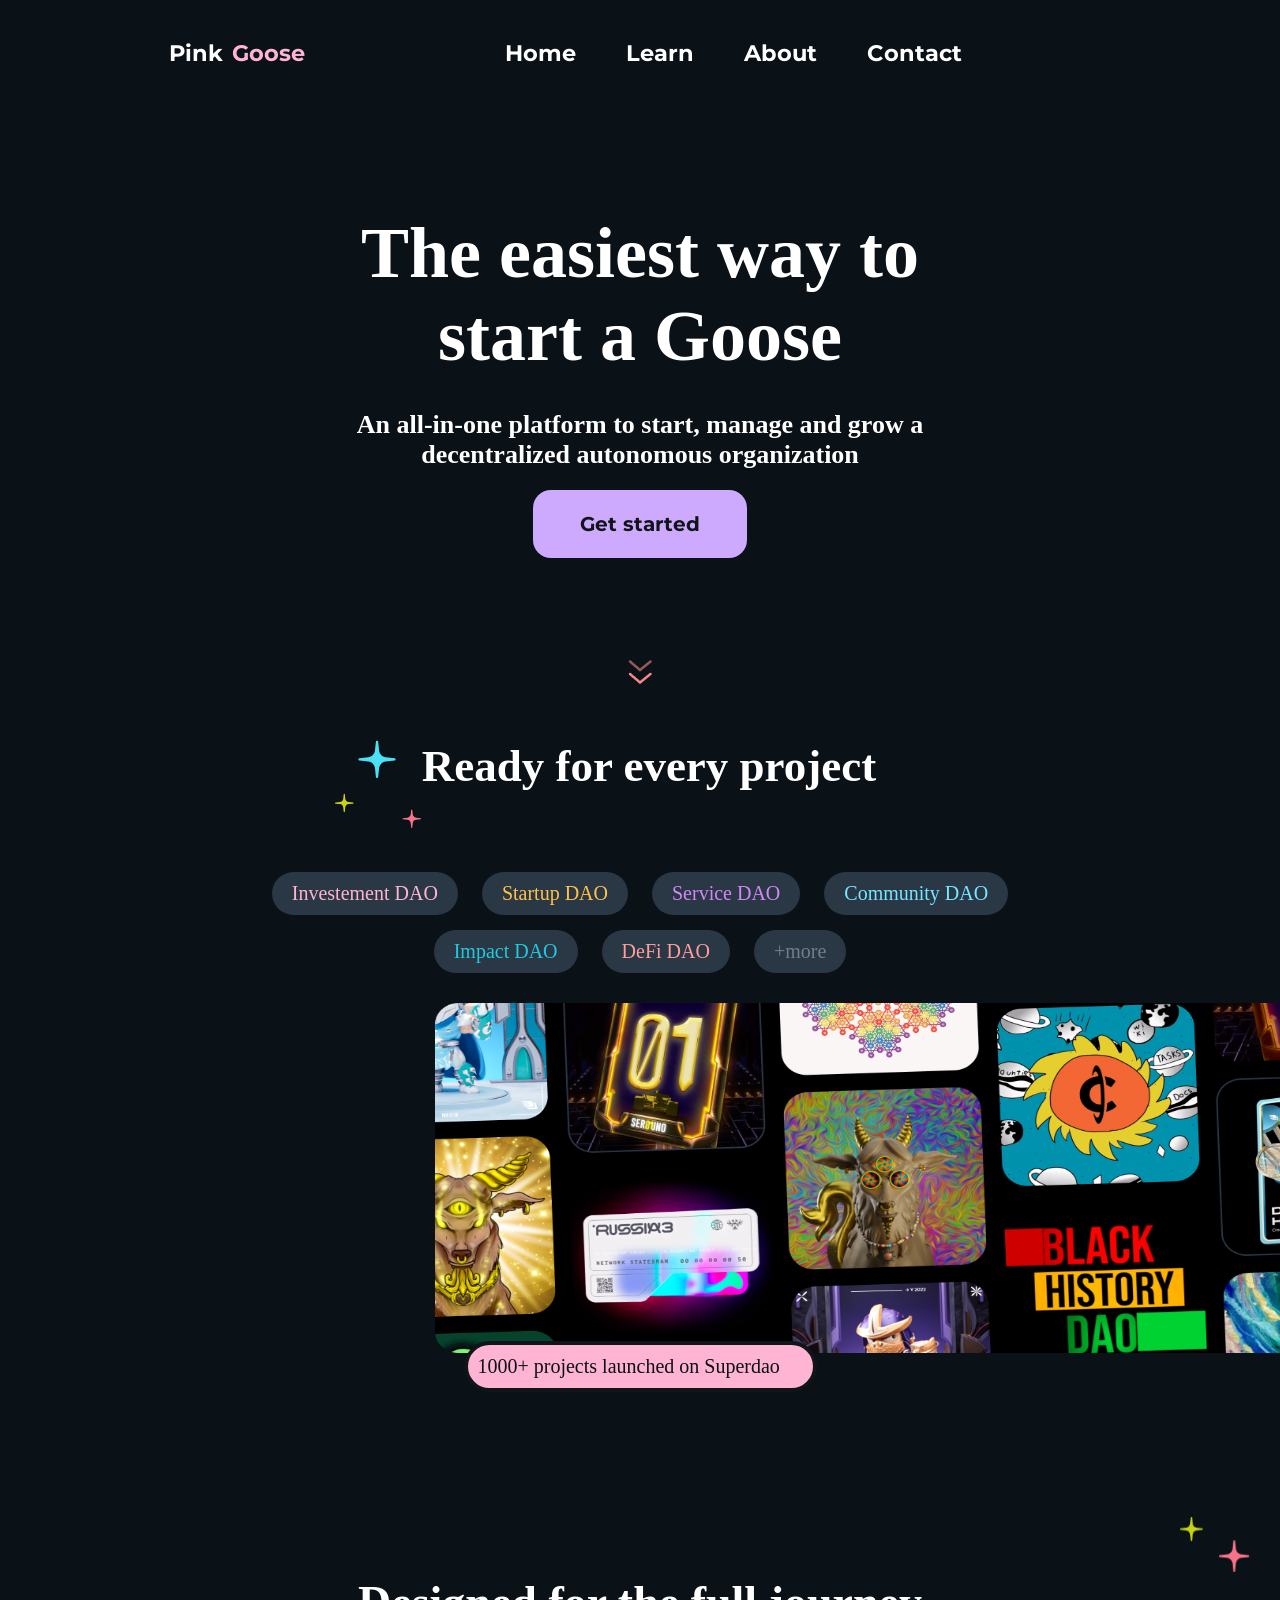
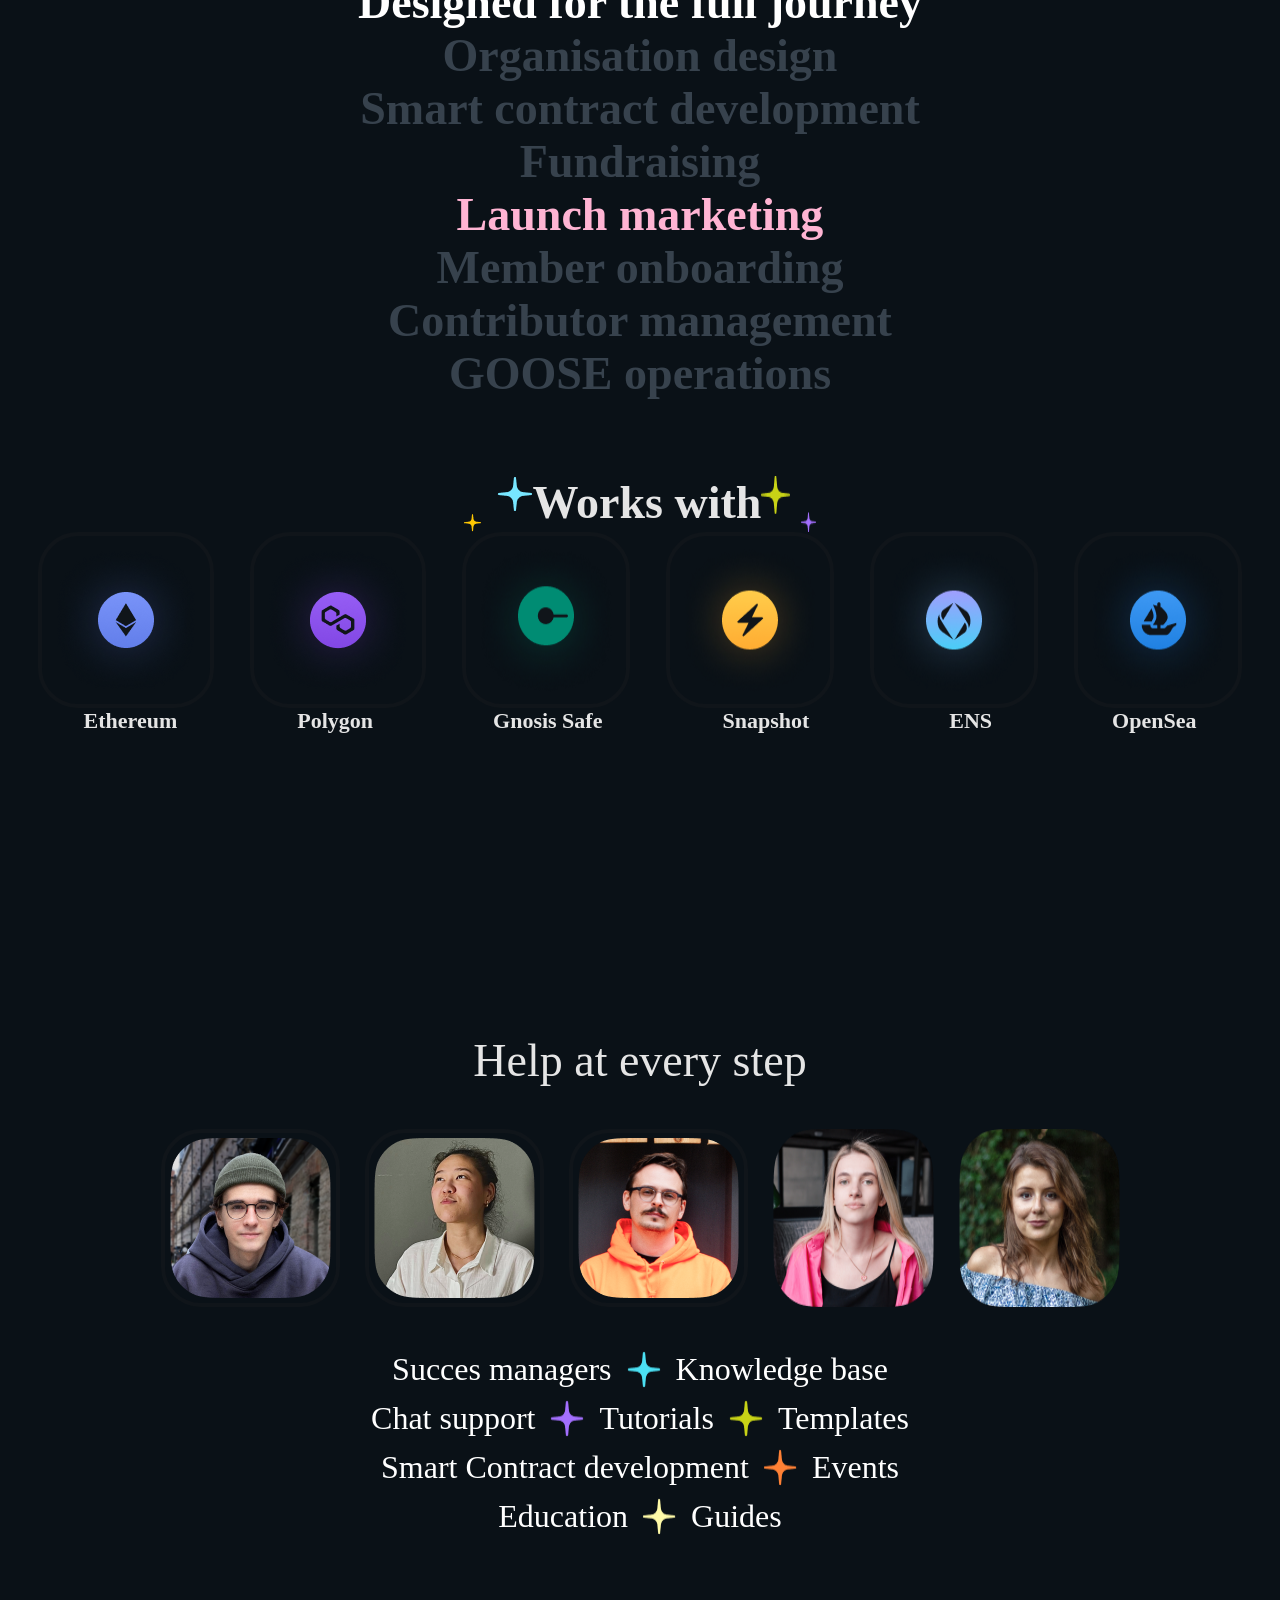
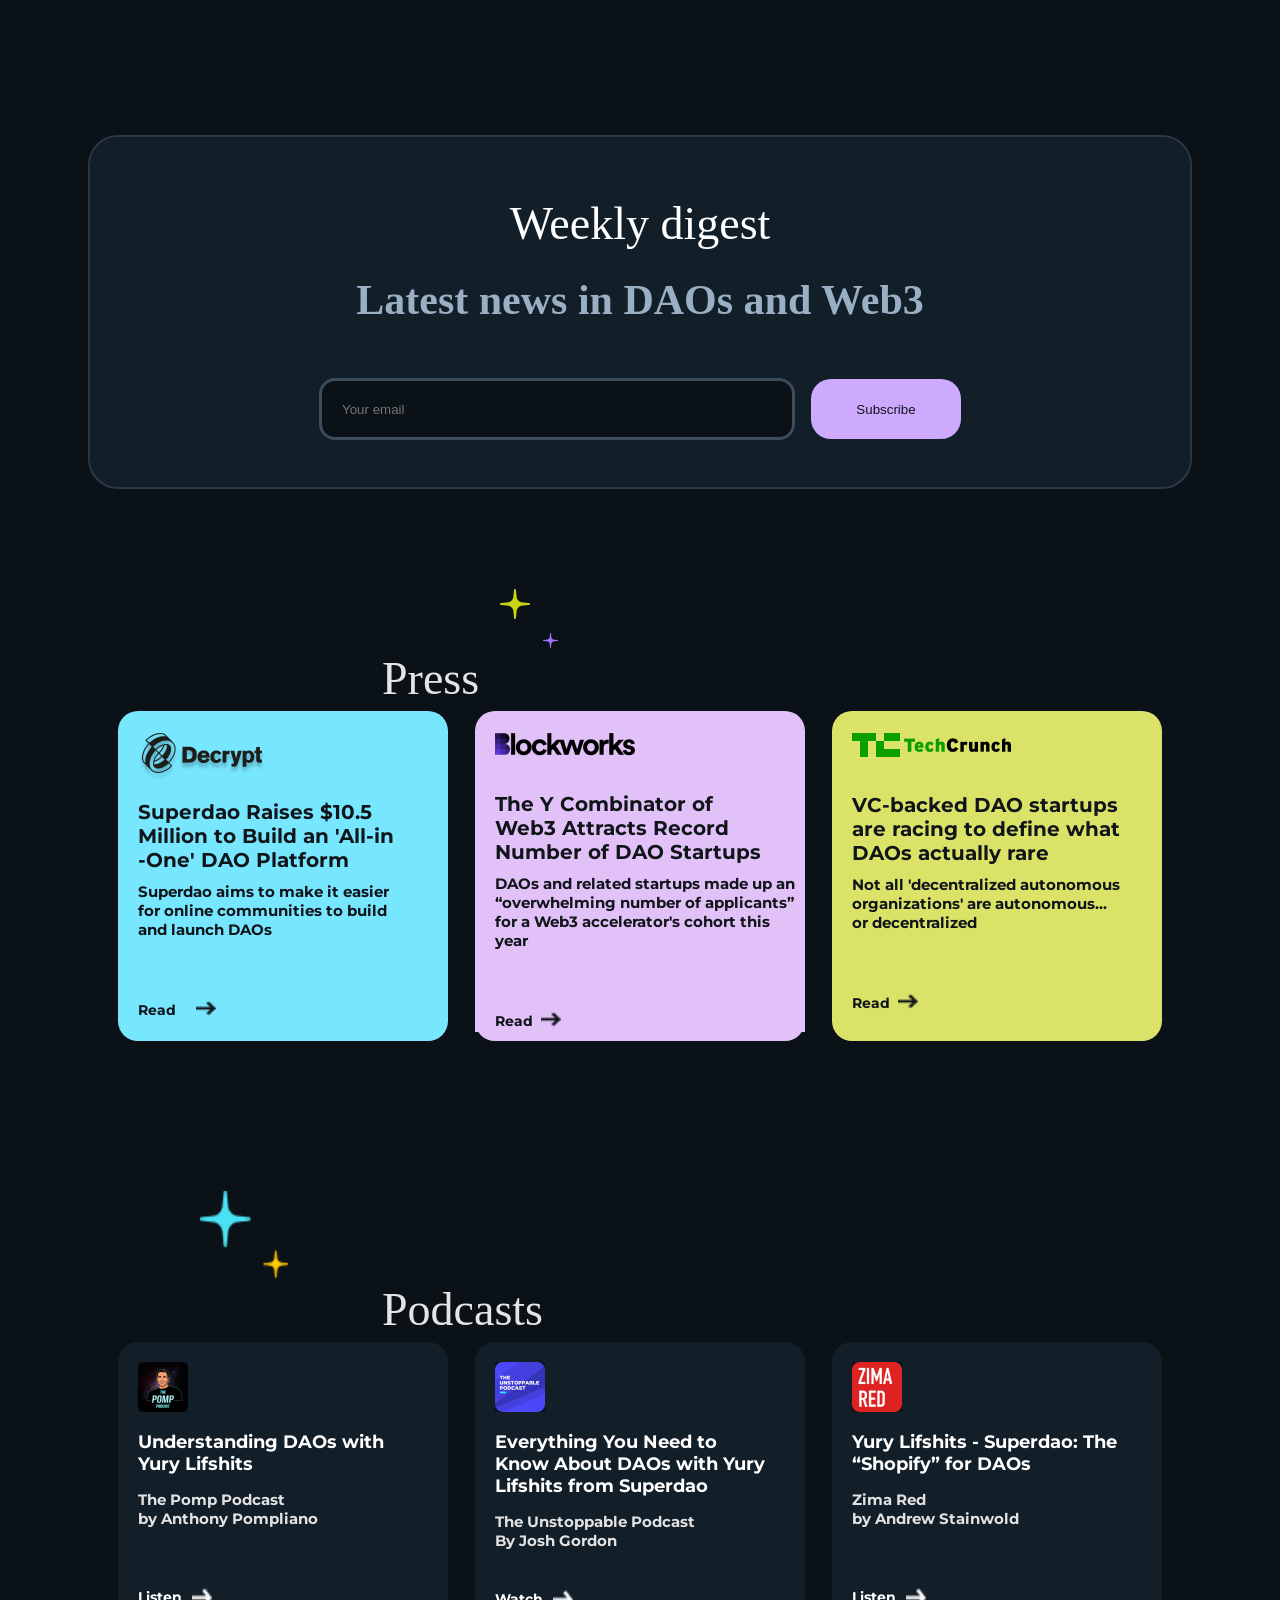
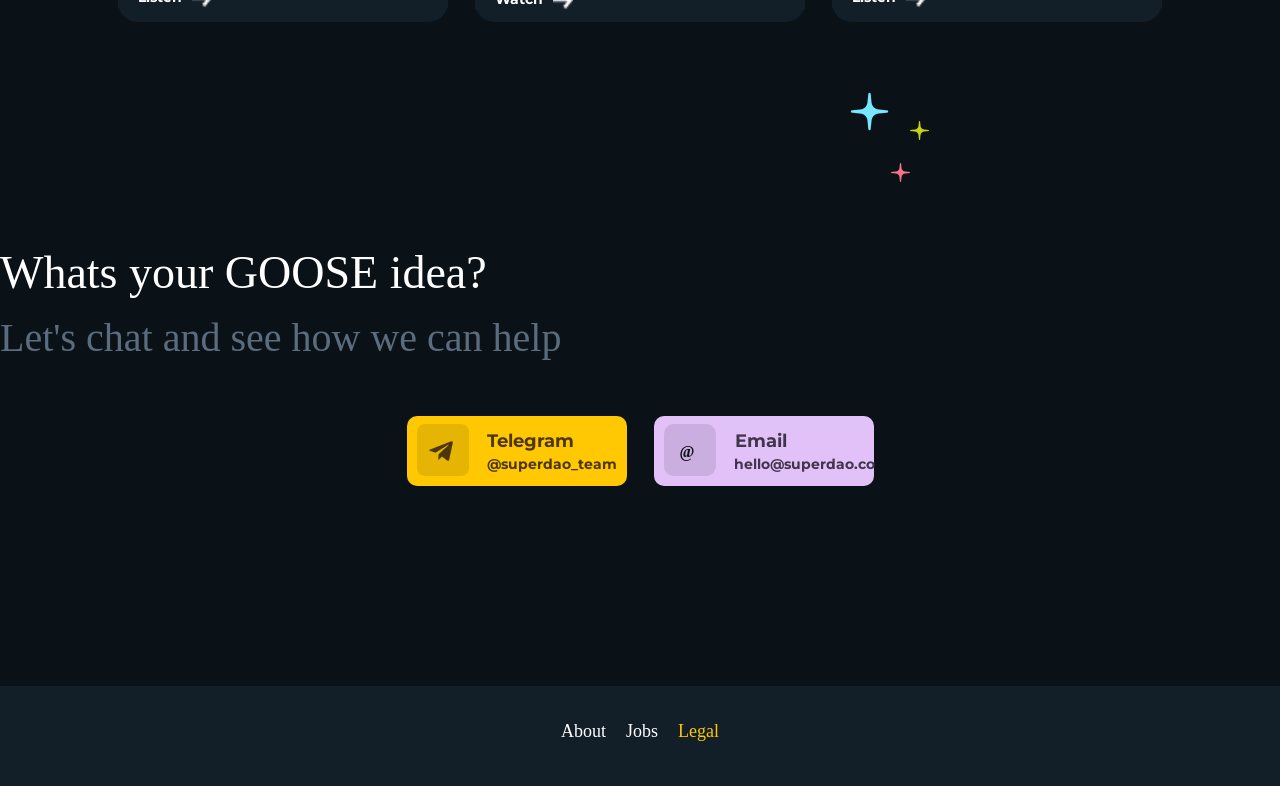
==== index.html @ 3842597d "update bijna klaar ben bijn aklaar" ====
<!DOCTYPE html>
<html lang="en">

<head>
    <meta charset="UTF-8">
    <meta name="viewport" content="width=device-width, initial-scale=1.0">
    <title>Home</title>
    <link rel="stylesheet" href="main.css">
</head>

<body>
    <header>

        <nav class="head_balk">
            <div class="pink-goose">
                <p class="size_pink">Pink</p>
                <p class="size_white">Goose</p>
            </div>
            <div class="tekst_zetter1">
                <a href="index.html"> <span class="home1">Home</span> </a>
                <a href="learn.html"> <span class="learn1">Learn</span> </a>
                <a href="about.html"> <span class="about1">About</span> </a>
                <a href="contact.html"> <span class="contact1">Contact</span> </a>

            </div>


        </nav>


    </header>

    <div class="tussen_doos"></div>
    <div class="begin_doosje">
        <p class="tekstnummer1"> The easiest way to start a Goose</p>
        <p class="tekstnummer2">An all-in-one platform to start, manage and grow a decentralized autonomous
            organization</p>
        <button class="get_started"> Get started </button>
    </div>

    <img class="img1" src="images/Vector 1053.png">
    <img class="img2" src="images/Vector 1054.png">



    <div class="container1">
        <div class="doosje_2">
            <img class="sterren" src="images/Group 5604.svg">
            <p class="every_project">Ready for every project</p>

        </div>
    </div>




    <div class="container2">
        <div class="text1">Investement DAO</div>
        <div class="text2">Startup DAO</div>
        <div class="text3">Service DAO</div>
        <div class="text4">Community DAO</div>
    </div>

    <div class="container3">
        <div class="text5">Impact DAO</div>
        <div class="text6">DeFi DAO</div>
        <div class="text7">+more</div>

    </div>

    <img class=img3 src="images/Frame 5535.png">

    <div class="container4">
        <div class="text8">1000+ projects launched on Superdao</div>
    </div>

    <img class="img4" src="images/Group 5685.png">

    <div class="container5">
        <div class="text9"> Designed for the full journey </div>
        <div class="text10">Organisation design</div>
        <div class="text11">Smart contract development</div>
        <div class="text12">Fundraising</div>
        <div class="text13">Launch marketing</div>
        <div class="text14">Member onboarding</div>
        <div class="text15">Contributor management</div>
        <div class="text16">GOOSE operations</div>
    </div>


    <div class="container6">

        <img class="img5" src="images/Group 5686.png">
        <div class="text17">Works with</div>
        <img class="img6" src="images/Group 5601.png">
    </div>

    <div class="container7">
        <img class="img7" src="images/Icon_ethereum.png">
        <img class="img8" src="images/Icon_polygon.png">
        <img class="img9" src="images/Frame 5608.png">
        <img class="img10" src="images/Frame 2091.png">
        <img class="img11" src="images/Avatar.png">
        <img class="img12" src="images/icon_opensea.png">
    </div>



    <div class="container8">
        <div class="text18">Ethereum</div>
        <div class="text19">Polygon</div>
        <div class="text20">Gnosis Safe</div>
        <div class="text21">Snapshot</div>
        <div class="text22">ENS</div>
        <div class="text23">OpenSea</div>
    </div>


    <div class="helpstep">Help at every step</div>

    <div class="container9">
        <img class="img10" src="images/Frame 5683.png">
        <img class="img11" src="images/Frame 5689.png">
        <img class="img12" src="images/Frame 5684.png">
        <img class="img13" src="images/Frame 5685.png">
        <img class="img14" src="images/Frame 5690.png">
    </div>

    <div class="container10">
        <div class="text24">Succes managers</div>
        <img class="img15" src="images/Star 20.png">
        <div class="text25">Knowledge base</div>
    </div>

    <div class="container11">
        <div class="text26">Chat support</div>
        <img class="img16" src="images/Star 23.png">
        <div class="text27">Tutorials</div>
        <img class="img17" src="images/Star 22.png">
        <div class="text28">Templates</div>
    </div>


    <div class="container12">
        <div class="text29">Smart Contract development</div>
        <img class="img18" src="images/Star 21.png">
        <div class="text30">Events</div>
    </div>

    <div class="container13">
        <div class="text31">Education</div>
        <img class="img19" src="images/Star 212.png">
        <div class="text32">Guides</div>
    </div>


    <div class="container-weekly-digest">
        <div class="doos-3">
            <div class="container-text1">
                <div class="text56">Weekly digest</div>
                <div class="text57">Latest news in DAOs and Web3</div>
            </div>
            <div class="doos-4">
                <input class="your-email" type="email" placeholder="Your email">
                <button class="subscribe">Subscribe</button>
            </div>
        </div>
    </div>

    <img class="img30" src="images/Group 5688.png">




    <div class="container-seeall">
        <div class="tex-press">Press</div>
        <div class="text-seeall">See all</div>
        <img class="img-seeall" src="images/Vector 936 (Stroke).png">
    </div>


    <div class="container-3dozen">
        <div class="doosje1blauw">
            <img class="imagedecrypt" src="images/Vectordecrypt.png">
            <div class="textsuperdao">Superdao Raises $10.5 <br />Million to Build an 'All-in <br />-One' DAO Platform
            </div>
            <div class="textsuperdao2">Superdao aims to make it easier <br /> for online communities to build <br /> and
                launch DAOs</div>
            <div class="containerread">
                <div class="textread">Read</div>
                <img class="imagepijl" src="images/Vector 936blauw (Stroke).png">
            </div>
        </div>


        <div class="doosje2roze">
            <img class="blockworks" src="images/image 93.png">
            <div class="textroze">The Y Combinator of <br /> Web3 Attracts Record <br />Number of DAO Startups</div>
            <div class="textdaoroze">DAOs and related startups made up an “overwhelming number of applicants” for a Web3
                accelerator's cohort this year</div>
            <div class="containerroze">
                <div class="textread2">Read</div>
                <img class="imagepijl2" src="images/Vector 936blauw (Stroke).png">
            </div>
        </div>

        <div class="doosje3geel">
            <img class="techcrunch" src="images/TechCrunch-logo 1.png">
            <div class="textbacked">VC-backed DAO startups <br />are racing to define what <br />DAOs actually rare
            </div>
            <div class="textyellow">Not all 'decentralized autonomous <br /> organizations' are autonomous...<br /> or
                decentralized</div>
            <div class="containeryellow">
                <div class="textread3">Read</div>
                <img class="imagepijl3" src="images/Vector 936blauw (Stroke).png">
            </div>
        </div>
    </div>

    <img class="sterren2" src="images/Group 5596.png">


    <div class="container-seeall">
        <div class="podcast">Podcasts</div>
        <div class="text-seeall">See all</div>
        <img class="img-seeall" src="images/Vector 936 (Stroke).png">
    </div>


    <div class="container3podcast">
        <div class="podcast1">
            <img class="imagepodcast1" src="images/Rectangle 39403.png">
            <div class="textunderstand">Understanding DAOs with <br />Yury Lifshits</div>
            <div class="textpomp">The Pomp Podcast <br /> by Anthony Pompliano</div>
            <div class="containerpodcast1">
                <div class="listen">Listen</div>
                <img class="imagelisten" src="images/Vector 936podcast (Stroke).png">
            </div>
        </div>

        <div class="podcast2">
            <img class="imagepodcast2" src="images/Rectangle 39403pod.png">
            <div class="textevery">Everything You Need to <br /> Know About DAOs with Yury <br />Lifshits from Superdao
            </div>
            <div class="unstop">The Unstoppable Podcast <br />By Josh Gordon</div>
            <div class="containerwatch">
                <div class="watch">Watch</div>
                <img class="imagewatch" src="images/Vector 936podcast (Stroke).png">
            </div>
        </div>

        <div class="podcast3">
            <img class="imagepodcast3" src="images/Rectangle 39403zima.png">
            <div class="textyury">Yury Lifshits - Superdao: The <br />“Shopify” for DAOs</div>
            <div class="zimared">Zima Red <br /> by Andrew Stainwold</div>
            <div class="containerpodcast1">
                <div class="listen">Listen</div>
                <img class="imagelisten" src="images/Vector 936podcast (Stroke).png">
            </div>
        </div>
    </div>


    <img class="tussenster" src="images/Group 5597.png">
    <div class="ideagoose">Whats your GOOSE idea?</div>
    <div class="letschat">Let's chat and see how we can help</div>


    <div class="containertele">
        <div class="doosjetelegram">
            <img class="logotele" src="images/Rectangle 286.png">
            <img class="logotele2" src="images/Vectortele.png">
            <div class="telegramtext">Telegram</div>
            <div class="telegramteam">@superdao_team</div>
        </div>
        <div class="doosjeemail">
            <img class="logoemail" src="images/Rectangle 286email.png">
            <div class="logoemail2">@</div>
            <div class="emailtext">Email</div>
            <div class="textemail2">hello@superdao.co</div>
        </div>
    </div>
</body>
<div class="laatste-balk"></div>
    <footer>
        <div class="containerfooter" >
            <div class="container-text2">
                <div class="textabout">About</div>
                <div class="textabout">Jobs</div>
                <div class="textlegal">Legal</div>

            </div>
        </div>
    </footer>

</html>
---- main.css ----
*{
    margin: 0px;
    padding: 0px;
    background-color: #0A1117;
}

a {
    text-decoration: none;
}

@font-face {
    font-family: montserrat;
    src: url(fonts/Montserrat/static/Montserrat-Bold.ttf);
}

button {
    border: none;
    cursor: pointer;
}
    
.img1 {
    display: flex;
    margin-top: 118px;
    margin: auto;
}

.img2 {
    display: flex;
    margin: auto;
}

.sterren {
    width: 88px;
    height: 88px;
}

/* 
dit is de navigatie balk  */

.head_balk {
    display: flex;
    flex-direction: row;
    width: 100%;
    height: 106px;
    background-color: #0A1117;
    align-items: center;
    justify-content: center;
}


.home1 {
    color: #fff;
}

.learn1 {
    color: #fff;
}

.about1 {
    color: #fff;
}

.contact1 {
    color: #fff;
}


.tekstnummer1 {
    background-color: #0A1117;
    color: #fff;
    font-size: 72px;
    font-weight: bold;
    display: flex;
    flex-direction: column;
    justify-content: center;
    align-items: center;
    text-align: center;

}

.tekstnummer2 {
    background-color: #0A1117;
    color: #fff;
    font-size: 26px;
    font-weight: bold;
    display: flex;
    flex-direction: column;
    justify-items: center;
    align-items: center;
    text-align: center;
    margin-top: 32px;
}

.pink-goose {
    display: flex;
    flex-direction: row;
    column-gap: 9px;
    text-align: center;
    padding-right: 200px;
}

.size_pink {
    color: #fff;
    font-size: 22.5px;
    font-weight:  bold;
    font-family: montserrat;

}

.tekst_zetter1 {
    color: #fff;
    display: flex;
    flex-direction: row;
    column-gap: 50px;
    font-weight: bold;
    font-size: 22.5px;
    font-family: "montserrat", sans-serif;
    text-align: center;
    justify-content: center;
    padding-right: 150px;
}

.size_white {
    color: #FFB4D3;
    font-size: 22.5px;
    font-weight: bold;
    font-family: montserrat;
}

.tussen_doos {
    height: 106px;
    width: 100%;
}

.begin_doosje {
    height: 448px;
    width: 641px;
    background-color: #0A1117;
    margin: auto;
}

.get_started {
    background-color: #CEAAFF;
    height: 68px;
    width: 214px;
    display: flex;
    align-items: center;
    margin: auto;
    border-radius: 18px;
    color:#10151A;
    text-align: center;
    font-size: 20px;
    font-weight: bold;
    justify-content: center;
    font-family: "montserrat", "sans-serif";
    margin-top: 20px;

    
}

.doosje_2 {
    width: 100%;
    margin: auto;
    display: flex;
    justify-content: center;
    margin-top: 55px;
}

.investment1 {
    color: #fff;
    background-color: #0A1117;
}

.every_project {
    color: #fff;
    background-color: #0A1117;
    display: flex;
    font-weight: bold;
    font-size: 45px;
    margin-right: 70px;
}


.container2 {
    display: flex;
    flex-direction: row;
    gap: 24px;
    margin-top: 44px;
  justify-content: center;
  font-size: 20px;
 

}

.text1{
    color: #FFB4D3;
    border-radius: 40px;
    padding: 10px;
    padding-left: 20px;
    padding-right: 20px;
    background-color: #2A3744;
}

.text2 {
    color: #FFC24C;
    border-radius: 50px;
    padding: 10px;
    padding-left: 20px;
    padding-right: 20px;
    background-color: #2A3744;
}

.text3 {
    color: #D387F7;
    border-radius: 50px;
    padding: 10px;
    padding-left: 20px;
    padding-right: 20px;
    background-color: #2A3744;
}

.text4 {
    color: #77E6FF;
    border-radius: 50px;
    padding: 10px;
    padding-left: 20px;
    padding-right: 20px;
    background-color: #2A3744;
}

.container3 {
    display: flex;
    flex-direction: row;
    gap: 24px;
    margin-top: 44px;
  justify-content: center;
  font-size: 20px;
  margin-top: 15px;

}

.text5 {
    color: #23C9DE;
    border-radius: 40px;
    padding: 10px;
    padding-left: 20px;
    padding-right: 20px;
    background-color: #2A3744;
}

.text6 {
    color: #FF9E9E;
    border-radius: 40px;
    padding: 10px;
    padding-left: 20px;
    padding-right: 20px;
    background-color: #2A3744;
}

.text7 {
    color: #707F8D;
    border-radius: 40px;
    padding: 10px;
    padding-left: 20px;
    padding-right: 20px;
    background-color: #2A3744;
}


.img3 {
width: 900px;
height: 350px;

margin-left: 435px;
margin-top: 30px;
}


.container4 {
    display: flex;
    flex-direction: row;
    justify-content: center;
    margin-top: -16px;
}

.text8 {
    color: #0A1117;
    background-color: #FFB4D3;
    width: 325px;
    border-radius: 40px;
    padding: 10px;
    font-size: 20px;
    border: 4px #10151A solid;
}

.img4 {
    width: 70px;
    height: 55px;
    margin-top: 125px;
    margin-left: 1180px;
}


.container5 {
    justify-items: center;
    background-color: #0A1117;
    width: auto;
    height: 500px;
}



.text9 {
    color: #fff;
    font-size: 46px;
    font-weight: bold;
    display: flex;
    justify-content: center;
}

.text10 {
    color: #37424D;
    font-size: 46px;
    font-weight: bold;
    display: flex;
    justify-content: center;
}

.text11 {
    color: #37424D;
    font-size: 46px;
    font-weight: bold;
    display: flex;
    justify-content: center;
}

.text12 {
    color: #37424D;
    font-size: 46px;
    font-weight: bold;
    display: flex;
    justify-content: center;
}

.text13 {
    color: #FFB4D3;
    font-size: 46px;
    font-weight: bold;
    display: flex;
    justify-content: center;
}

.text14 {
    color: #37424D;
    font-size: 46px;
    font-weight: bold;
    display: flex;
    justify-content: center;
}

.text15 {
    color: #37424D;
    font-size: 46px;
    font-weight: bold;
    display: flex;
    justify-content: center;
}

.text16 {
    color: #37424D;
    font-size: 46px;
    font-weight: bold;
    display: flex;
    justify-content: center;
}

.container6 {
    display: flex;
    justify-content: center;
}

.text17 {
    color: #E5E5E5;
    font-size: 46px;
    font-weight: bold;
    display: flex;
    justify-content: center;
}


.container7 {
    display: flex;
    justify-content: center;
    gap: 36px;
}

.img7 {
    color: #121E28;
    border-radius: 40px;
    padding: 5px;
   border: #2A3744;
    border: 4px #10151A solid;
}

.img8 {
    color: #121E28;
    border-radius: 40px;
    padding: 5px;
   border: #2A3744;
    border: 4px #10151A solid;
}

.img9 {
    color: #121E28;
    border-radius: 40px;
    padding: 5px;
   border: #2A3744;
    border: 4px #10151A solid;
}

.img10 {
    color: #121E28;
    border-radius: 40px;
    padding: 5px;
   border: #2A3744;
    border: 4px #10151A solid;
}

.img11 {
    color: #121E28;
    border-radius: 40px;
    padding: 5px;
   border: #2A3744;
    border: 4px #10151A solid;
}

.img12 {
    color: #121E28;
    border-radius: 40px;
    padding: 5px;
   border: #2A3744;
    border: 4px #10151A solid;
}


.container8 {
    gap: 120px;
    display: flex;
    flex-direction: row;
   justify-content: center;
   font-size: 22px;
   font-weight: bold;
}


.text18 {
    color: #E5E5E5;
   margin-left: 0px;
}

.text19 {
    color: #E5E5E5;
}

.text20 {
    color: #E5E5E5;
}

.text21 {
    color: #E5E5E5;
    margin-right: 20px;
}

.text22 {
    color: #E5E5E5;
}

.text23 {
    color: #E5E5E5;
  
}

.helpstep {
 font-size: 46px;
 color: #E5E5E5;
text-align: center;
margin-top: 300px;
}

.container9 {
    display: flex;
    flex-direction: row;
    gap: 25px;
    justify-content: center;
    margin-top: 42px;
}

.container10 {
    display: flex;
    flex-direction: row;
    justify-content: center;
    margin-top: 44px;
    gap: 15px;
}


.text24 {
    color:#FFFFFF ;
    font-size: 32px;
}


.text25 {
    color: #FFFFFF;
    font-size: 32px;
}


.container11 {
    display: flex;
    flex-direction: row;
    justify-content: center;
    margin-top: 12px;
    gap: 15px;
}

.text26 {
    color: #FFFFFF;
    font-size: 32px;
}

.text27 {
    color: #FFFFFF;
    font-size: 32px;
}

.text28 {
    color: #FFFFFF;
    font-size: 32px;
}


.container12 {
    display: flex;
    flex-direction: row;
    justify-content: center;
    margin-top: 12px;
    gap: 15px;
}

.text29 {
    color: #FFFFFF;
    font-size: 32px;
}

.text30 {
    color: #FFFFFF;
    font-size: 32px;
}


.container13 {
    display: flex;
    flex-direction: row;
    justify-content: center;
    margin-top: 12px;
    gap: 15px;
}



.text31 {
    color: #FFFFFF;
    font-size: 32px;
}

.text32 {
    color: #FFFFFF;
    font-size: 32px;
}
















.container-weekly-digest{
    display: flex;
    align-items: center;
    flex-direction: column;
    margin-top: 200px;
}



.doos-3{
    width: 1100px;
    height:350px;
    background-color: #121E28;
    border-radius: 30px;
    border: 2px solid #2A3744;
    align-items: center;
    justify-content: center;
}


.container-text1{
    display: flex;
    align-items: center;
    flex-direction: column;
    background-color: #121E28;
    border-radius: 30px;
}

.text56{
    font-size: 46px;
    color: #FFFF;
    margin-top: 60px;
    background-color: #121E28;

}

.text57 {
    font-size: 42px;
    color:#9AAFC3;
    margin-top: 26px;
    background-color: #121E28;
    font-weight: bold;
}


.doos-4{
    width: auto;
    height: 60px;
    background-color: #121E28;
    display: flex;
    flex-direction: row;
    gap: 16px;
    justify-content: center;
    align-items: center;
    margin-top: 55px;
   
}

.your-email {
    height: 50px;
    width: 450px;
    color: #3D4C5B;
    text-align: left;
    border-radius: 16px;
    padding-left: 20px;
    border: solid;
}

.your-email{
    height: 56px;
}

.subscribe {
    border-radius: 20px;
    background-color: #CEAAFF;
    height: 60px;
    width: 150px;
    color:#10151A;
}


.img30 {
    margin-top: 100px;
    margin-left: 500px;
}


.tex-press {
    color: #E5E5E5;
    font-size: 46px;
    
}


.container-seeall {
margin-left: 382px;
display: flex;
flex-direction: row;
}

.text-seeall {
    font-size: 18px;
    color: #8395A7;
    margin-left: 875px;
    margin-top: 17px;
}

.img-seeall {
    margin-left: 3px;
    width: 25px;
}


.container-3dozen {
    display: flex;
    flex-direction: row;
    justify-content: center;
    gap: 27px;
}


.doosje1blauw {
    width:330px ;
    height:330px ;
    background-color: #77E6FF;
    border-radius: 20px;
}

.imagedecrypt {
 margin-left: 20px;
 margin-top: 22px;
 background-color: #77E6FF;
}

.textsuperdao {
    font-size: 20px;
    color: #10151A;
    background-color: #77E6FF;
    font-family: "montserrat"; 
    font-weight: bold;
    margin-left:20px;
    margin-top: 15px;
    
}

.textsuperdao2 {
    color: #10151A;
    background-color: #77E6FF;
    margin-top: 10px;
    margin-left:20px ;
    font-family: "montserrat";
    font-weight: "semibold";
    font-size: 15px;
}

.containerread {
    display: flex;
    flex-direction: row;
    background-color: #77E6FF;
}

.textread {
    background-color: #77E6FF;
    color: #10151A;
    font-size: 14px;
    margin-left:20px ;
    margin-top: 62px;
    width: 50px;
    height: 20px;
    font-family: "montserrat";
    font-weight: bold;
}


.imagepijl {
background-color: #77E6FF;
margin-top: 62px;
margin-left: 8px;
color: #10151A;
width: 20px;
height: 15px;
}






.doosje2roze {
    width:330px ;
    height:330px ;
    background-color: #E2C1F9;
    border-radius: 20px;
}

.blockworks {
    margin-left: 20px;
    margin-top: 22px;
    background-color: #E2C1F9;
}

.textroze {
    font-size: 20px;
    color: #10151A;
    background-color: #E2C1F9;
    font-family: "montserrat"; 
    font-weight: bold;
    margin-left:20px;
    margin-top: 32px;
}

.textdaoroze {
    color: #10151A;
    background-color: #E2C1F9;
    margin-top: 10px;
    margin-left:20px ;
    font-family: "montserrat";
    font-weight: "semibold";
    font-size: 15px;
}

.containerroze {
    background-color: #E2C1F9;
    display: flex;
    flex-direction: row;
}

.textread2 {
    color: #10151A;
    background-color: #E2C1F9;
    font-size: 14px;
    margin-left:20px ;
    margin-top: 62px;
    height: 20px;
    font-family: "montserrat";
    font-weight: bold;
}

.imagepijl2 {
    background-color: #E2C1F9;
    margin-top: 62px;
    margin-left: 8px;
    color: #10151A;
    width: 20px;
    height: 15px;
}




.doosje3geel {
    width:330px ;
    height:330px ;
    background-color: #DBE268;
    border-radius: 20px;
}

.techcrunch {
    margin-left: 20px;
    margin-top: 22px;
    background-color: #DBE268;
}

.textbacked {
    font-size: 20px;
    color: #10151A;
    background-color: #DBE268;
    font-family: "montserrat"; 
    font-weight: bold;
    margin-left:20px;
    margin-top: 32px;
}

.textyellow {
    color: #10151A;
    background-color: #DBE268;
    margin-top: 10px;
    margin-left:20px ;
    font-family: "montserrat";
    font-weight: "semibold";
    font-size: 15px;
}

.containeryellow {
    display: flex;
    flex-direction: row;
    background-color: #DBE268;
}

.textread3 {
    color: #10151A;
    background-color: #DBE268;
    font-size: 14px;
    margin-left:20px ;
    margin-top: 62px;
    height: 20px;
    font-family: "montserrat";
    font-weight: bold;
}

.imagepijl3 {
    background-color: #DBE268;
    margin-top: 62px;
    margin-left: 8px;
    color: #10151A;
    width: 20px;
    height: 15px;
}

.sterren2 {
    margin-left: 200px;
    margin-top: 150px;
}

.podcast {
    color: #E5E5E5;
    font-size: 46px;
}

.container3podcast {
    display: flex;
    flex-direction: row;
    justify-content: center;
    gap: 27px;
}




.podcast1 {
    background-color: #121E28;
    width:330px ;
    height:280px ;
    border-radius: 20px;
}

.imagepodcast1 {
    margin-left:20px ;
    margin-top: 20px;
}

.textunderstand {
    background-color: #121E28;
    font-size: 18px;
    color: #FFFFFF;
    margin-left:20px ;
    margin-top:15px;
    font-family: "montserrat";
    font-weight: bold;
}

.textpomp {
    background-color: #121E28;
    font-size: 15px;
    color: #E2E2E2;
    margin-left:20px ;
    margin-top:15px;
    font-family: "montserrat";
    font-weight: "SemiBold";
}

.containerpodcast1 {
    display: flex;
    flex-direction: row;
    background-color: #121E28;
}

.listen {
    color: #FFFFFF;
    font-size: 14px;
    background-color: #121E28;
    margin-top: 60px;
    margin-left: 20px;
    font-family: "montserrat";
    font-weight: bold;
}

.imagelisten {
    margin-left: 10px;
    color: #FFFFFF;
    background-color: #121E28;
    width: 20px;
    height: 20px;
    margin-top: 60px;
}


.podcast2 {
    background-color: #121E28;
    width:330px ;
    height:280px ;
    border-radius: 20px;
}

.imagepodcast2 {
    margin-left:20px ;
    margin-top: 20px;
}

.textevery {
    background-color: #121E28;
    font-size: 18px;
    color: #FFFFFF;
    margin-left:20px ;
    margin-top:15px;
    font-family: "montserrat";
    font-weight: bold;
}

.unstop {
    background-color: #121E28;
    font-size: 15px;
    color: #E2E2E2;
    margin-left:20px ;
    margin-top:15px;
    font-family: "montserrat";
    font-weight: "SemiBold";
}

.containerwatch {
    display: flex;
    flex-direction: row;
    background-color: #121E28;
}

.watch {
    color: #FFFFFF;
    font-size: 14px;
    background-color: #121E28;
    margin-top: 40px;
    margin-left: 20px;
    font-family: "montserrat";
    font-weight: bold;
}

.imagewatch {
    margin-left: 10px;
    color: #FFFFFF;
    background-color: #121E28;
    width: 20px;
    height: 20px;
    margin-top: 40px;
}

.podcast3 {
    background-color: #121E28;
    width:330px ;
    height:280px ;
    border-radius: 20px;
}

.imagepodcast3 {
    margin-top: 20px;
    margin-left: 20px;
}

.textyury {
    background-color: #121E28;
    font-size: 18px;
    color: #FFFFFF;
    margin-left:20px ;
    margin-top:15px;
    font-family: "montserrat";
    font-weight: bold;
}


.zimared {
    background-color: #121E28;
    font-size: 15px;
    color: #E2E2E2;
    margin-left:20px ;
    margin-top:15px;
    font-family: "montserrat";
    font-weight: "SemiBold";
}

.tussenster {
    margin-left: 850px;
    margin-top: 70px;
}

.containerwhat {
    margin-top: 60px;
    display: flex;
    flex-direction: column;
    justify-items: center;
}

.ideagoose {
    color:  #FFFFFF;
    font-size: 46px;
    margin-top: 60px;
    justify-self: center;
}

.letschat {
    margin-top: 15px;
    justify-self: center;
    color: #5A6C7E;
    font-size: 40px;
}

.containertele {
    display: flex;
    flex-direction: row;
    justify-content: center;
    gap: 27px;
    margin-top: 55px;
}

.doosjetelegram {
    width: 220px;
    height: 70px;
    background-color: #FFC803;
    border-radius: 10px;
}

.logotele {
    background-color: #FFC803;
    margin-top: 8px;
    margin-left: 10px;
}

.logotele2 {
   background-color: transparent;
    margin-left: -44px;
    margin-bottom: 15px;
}

.telegramtext {
    color: #4D3705;
    font-size: 18px;
    font-family: "montserrat";
    font-weight: bold;
    margin-left: 80px;
    margin-top: -50px;
    background-color: transparent;
}

.telegramteam {
    color: #4D3705;
    font-size: 14px;
    margin-left: 80px;
    background-color: transparent;
    margin-top: 3px;
    font-family: "montserrat";
    font-weight: "Medium";
}


.doosjeemail {
    width: 220px;
    height: 70px;
    background-color: #E2C1F9;
    border-radius: 10px;
}


.logoemail {
    margin-top: 8px;
    margin-left: 10px;
    background-color: #E2C1F9;
}

.logoemail2 {
    width: 5px;
    height: 5px;
    color: #0A1117;
    background-color: transparent;
    margin-left: 26px;
    margin-top: -37px;
    font-weight: bold;
}

.emailtext {
    color: #40354B;
    font-size: 18px;
    font-family: "montserrat";
    font-weight: bold;
    margin-left: 81px;
    margin-top: -18px;
    background-color: transparent;
}

.textemail2 {
    color: #40354B;
    font-size: 14px;
    margin-left: 80px;
    background-color: transparent;
    margin-top: 3px;
    font-family: "montserrat";
    font-weight: "Medium";
}





/* hier begint de pagina learn */


.container15 {
    display: flex;
    flex-direction: row;
    gap: 24px;
    margin-top: 44px;
  justify-content: center;
  font-size: 20px;
 
}


.doosje4 {
    width: 100%;
    margin: auto;
    display: flex;
    justify-content: center;
    margin-top: 55px;
}


.sterren2 {
    width: 88px;
    height: 88px;
}

.every_project2 {
    color: #fff;
    background-color: #0A1117;
    display: flex;
    font-weight: bold;
    font-size: 45px;
    margin-right: 70px;
}

.container16 {
    display: flex;
    flex-direction: row;
    gap: 24px;
    margin-top: 44px;
  justify-content: center;
  font-size: 20px;
 

}

.text33{
    color: #FFB4D3;
    border-radius: 40px;
    padding: 10px;
    padding-left: 20px;
    padding-right: 20px;
    background-color: #2A3744;
}

.text34 {
    color: #FFC24C;
    border-radius: 50px;
    padding: 10px;
    padding-left: 20px;
    padding-right: 20px;
    background-color: #2A3744;
}

.text35{
    color: #D387F7;
    border-radius: 50px;
    padding: 10px;
    padding-left: 20px;
    padding-right: 20px;
    background-color: #2A3744;
}

.text36 {
    color: #77E6FF;
    border-radius: 50px;
    padding: 10px;
    padding-left: 20px;
    padding-right: 20px;
    background-color: #2A3744;
}

   
.container17 {
    display: flex;
    flex-direction: row;
    gap: 24px;
    margin-top: 44px;
  justify-content: center;
  font-size: 20px;
  margin-top: 15px;

}

.text37 {
    color: #23C9DE;
    border-radius: 40px;
    padding: 10px;
    padding-left: 20px;
    padding-right: 20px;
    background-color: #2A3744;
}

.text38 {
    color: #FF9E9E;
    border-radius: 40px;
    padding: 10px;
    padding-left: 20px;
    padding-right: 20px;
    background-color: #2A3744;
}

.text39{
    color: #707F8D;
    border-radius: 40px;
    padding: 10px;
    padding-left: 20px;
    padding-right: 20px;
    background-color: #2A3744;
}

.img20 {
    width: 900px;
    height: 350px;
    margin-left: 435px;
    margin-top: 30px;
}


  
.container18 {
    display: flex;
    flex-direction: row;
    justify-content: center;
    margin-top: -16px;
}

.text39 {
    color: #0A1117;
    background-color: #FFB4D3;
    width: 325px;
    border-radius: 40px;
    padding: 10px;
    font-size: 20px;
    border: 4px #10151A solid;
}

.img21 {
    width: 70px;
    height: 55px;
    margin-top: 125px;
    margin-left: 1180px;
}



.container19 {
    justify-items: center;
    background-color: #0A1117;
    width: auto;
    height: 500px;
}



.text40 {
    color: #fff;
    font-size: 46px;
    font-weight: bold;
    display: flex;
    justify-content: center;
}

.text41 {
    color: #37424D;
    font-size: 46px;
    font-weight: bold;
    display: flex;
    justify-content: center;
}

.text42 {
    color: #37424D;
    font-size: 46px;
    font-weight: bold;
    display: flex;
    justify-content: center;
}

.text43 {
    color: #37424D;
    font-size: 46px;
    font-weight: bold;
    display: flex;
    justify-content: center;
}

.text44 {
    color: #FFB4D3;
    font-size: 46px;
    font-weight: bold;
    display: flex;
    justify-content: center;
}

.text45 {
    color: #37424D;
    font-size: 46px;
    font-weight: bold;
    display: flex;
    justify-content: center;
}

.text46 {
    color: #37424D;
    font-size: 46px;
    font-weight: bold;
    display: flex;
    justify-content: center;
}

.text47 {
    color: #37424D;
    font-size: 46px;
    font-weight: bold;
    display: flex;
    justify-content: center;
}

.text48 {
    color: #37424D;
    font-size: 46px;
    font-weight: bold;
    display: flex;
    justify-content: center;
}
    

.container20 {
    display: flex;
    justify-content: center;
}

.text49 {
    color: #E5E5E5;
    font-size: 46px;
    font-weight: bold;
    display: flex;
    justify-content: center;
}
    

.container21 {
    display: flex;
    justify-content: center;
    gap: 36px;
}

.img24 {
    color: #121E28;
    border-radius: 40px;
    padding: 5px;
   border: #2A3744;
    border: 4px #10151A solid;
}

.img25 {
    color: #121E28;
    border-radius: 40px;
    padding: 5px;
   border: #2A3744;
    border: 4px #10151A solid;
}

.img26 {
    color: #121E28;
    border-radius: 40px;
    padding: 5px;
   border: #2A3744;
    border: 4px #10151A solid;
}

.img27 {
    color: #121E28;
    border-radius: 40px;
    padding: 5px;
   border: #2A3744;
    border: 4px #10151A solid;
}

.img28 {
    color: #121E28;
    border-radius: 40px;
    padding: 5px;
   border: #2A3744;
    border: 4px #10151A solid;
}

.img29 {
    color: #121E28;
    border-radius: 40px;
    padding: 5px;
   border: #2A3744;
    border: 4px #10151A solid;
}



.container22 {
    gap: 120px;
    display: flex;
    flex-direction: row;
   justify-content: center;
   font-size: 22px;
   font-weight: bold;
}


.text50 {
    color: #E5E5E5;
   margin-left: 0px;
}

.text51 {
    color: #E5E5E5;
}

.text52 {
    color: #E5E5E5;
}

.text53 {
    color: #E5E5E5;
    margin-right: 20px;
}

.text54 {
    color: #E5E5E5;
}

.text55 {
    color: #E5E5E5;
}

.laatste-balk {
    height: 100px;
    width: auto;
    color: #FFFFFF;
    margin-top:100px ;
}

.containerfooter {
    background-color: #121E28;
    height :100px;
    width: auto;
}

.container-text2 {
    gap: 20px;
    font-size: 18px;
    justify-content: center;
    display: flex;
    flex-direction: row;
    background-color: #121E28;
}

.textabout {
    color:#FFFFFF;
    background-color: #121E28;
    margin-top: 35px;
}

.textlegal {
color:#FFC803;
background-color: #121E28;
margin-top: 35px;
}


 /* dit is mijn eerste stukje van about */

.our_heroes {
    color: #FFFFFF;
    font-size: 42px;
    margin-top: 200px;
}
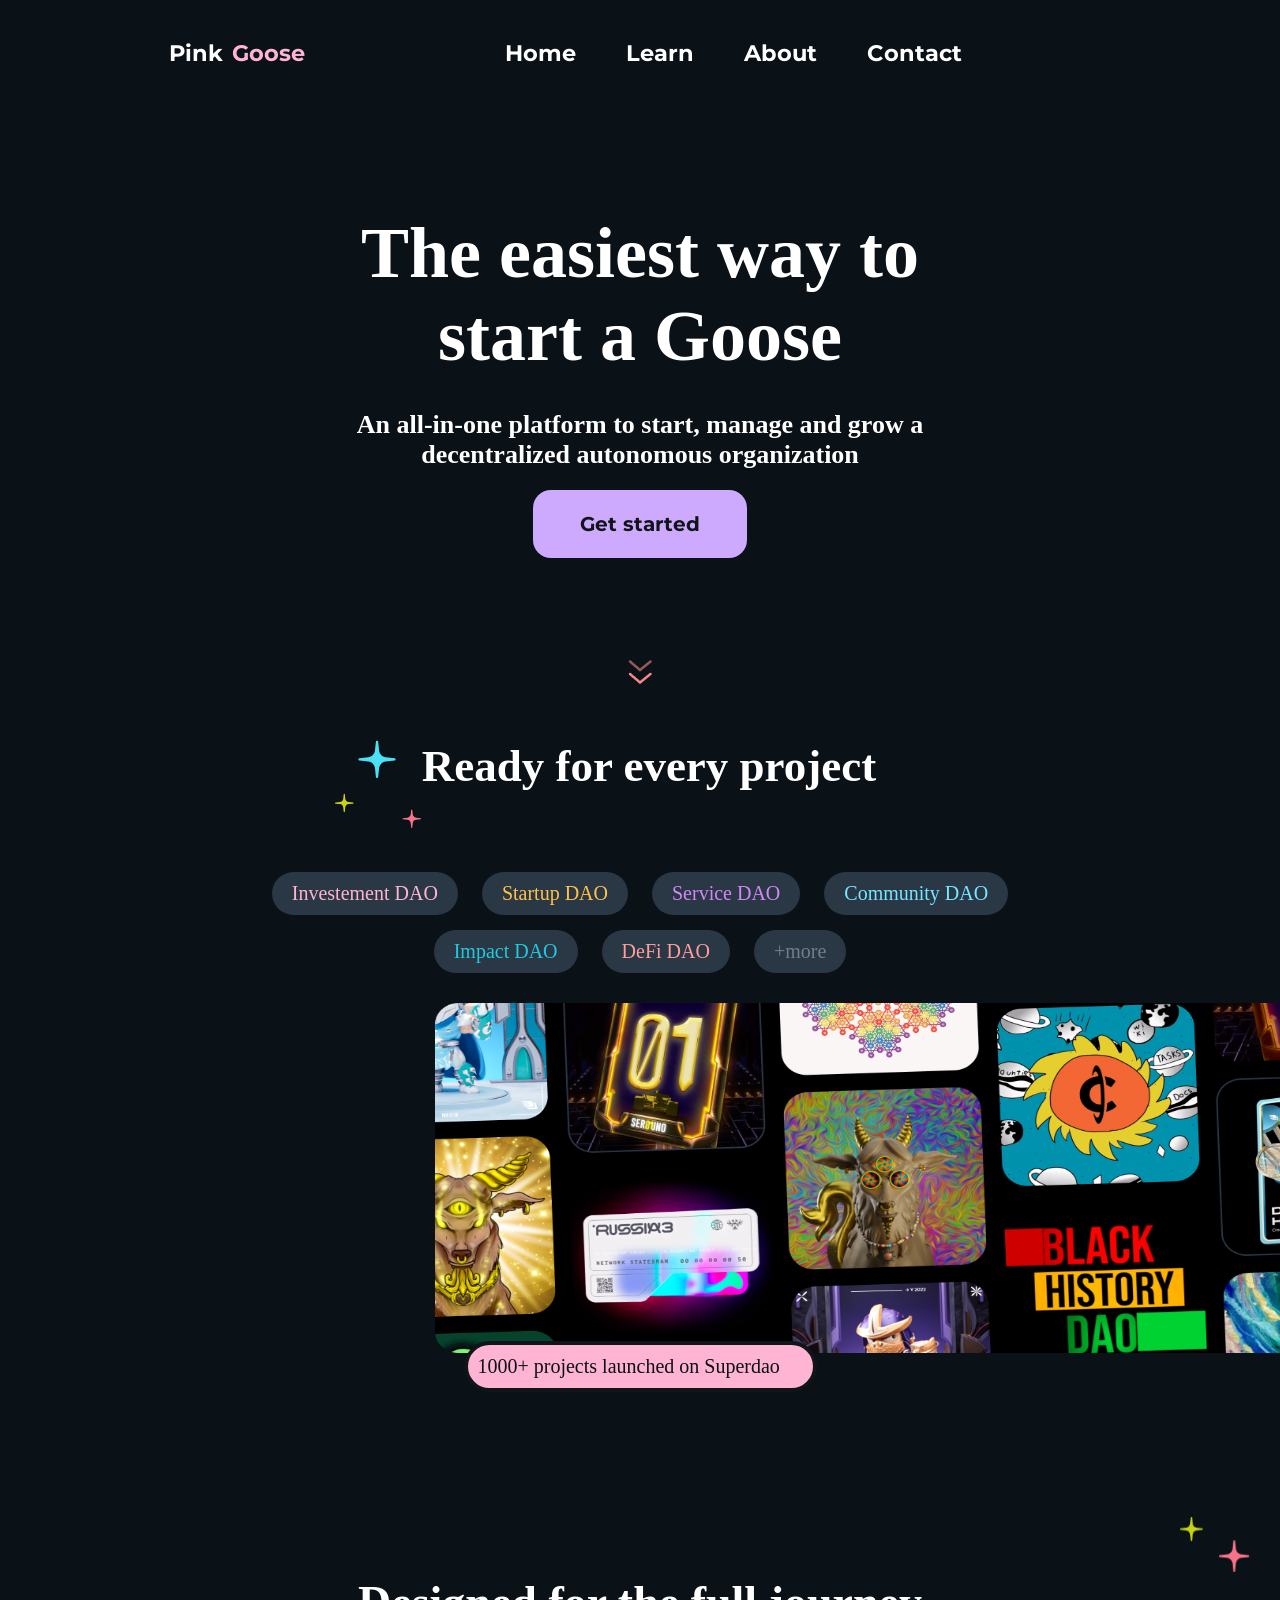
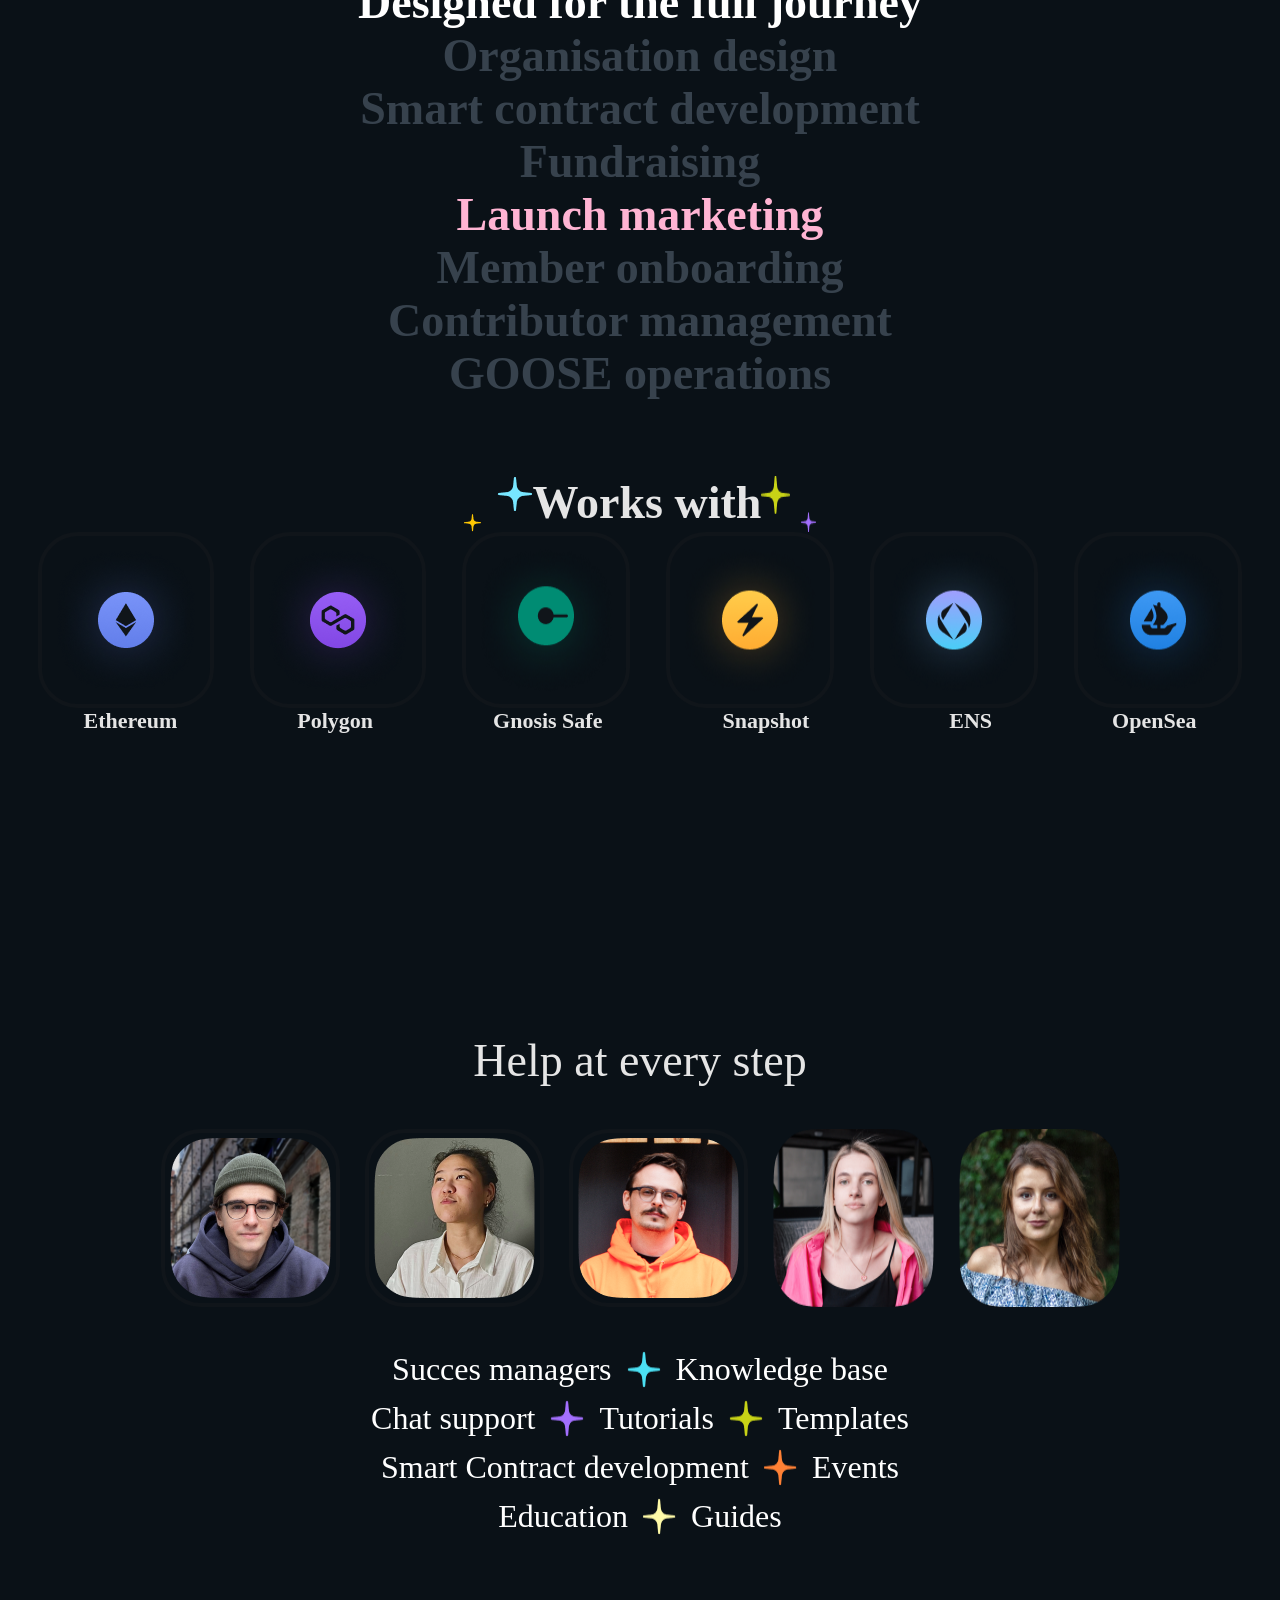
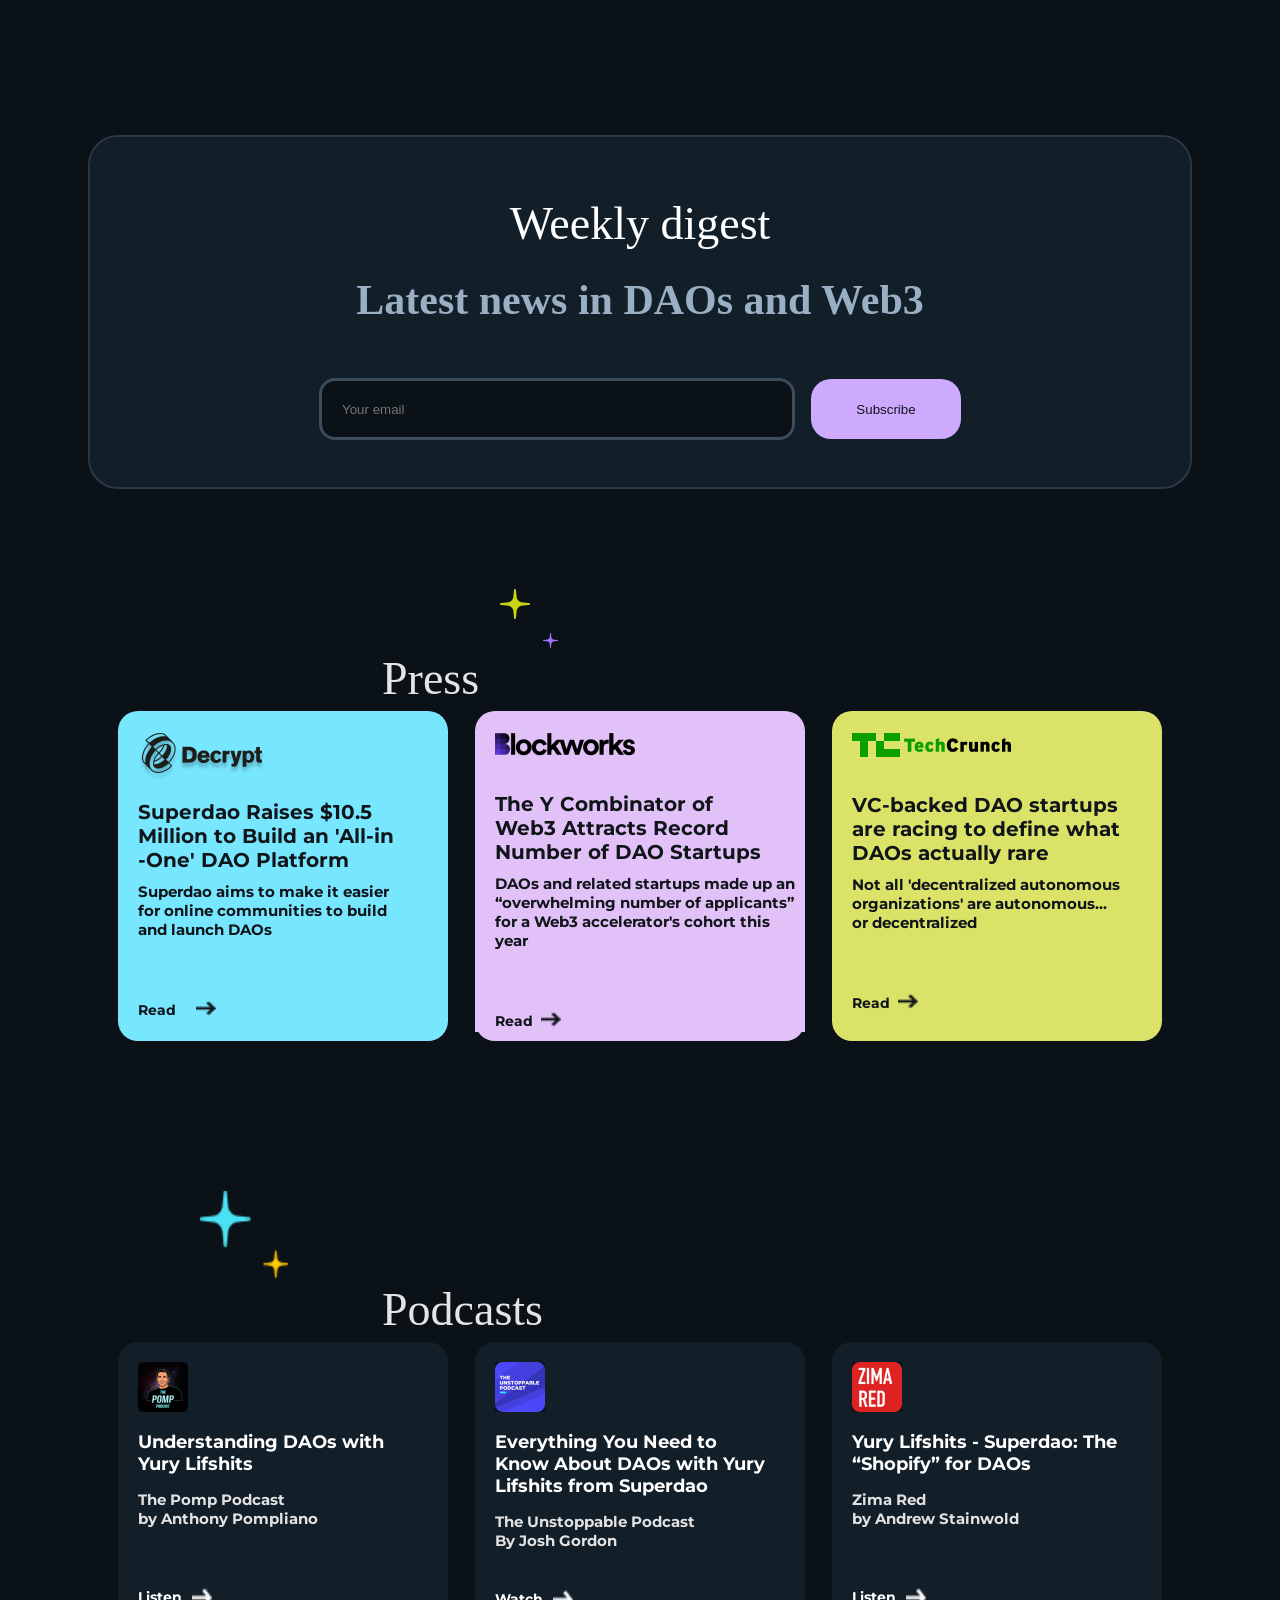
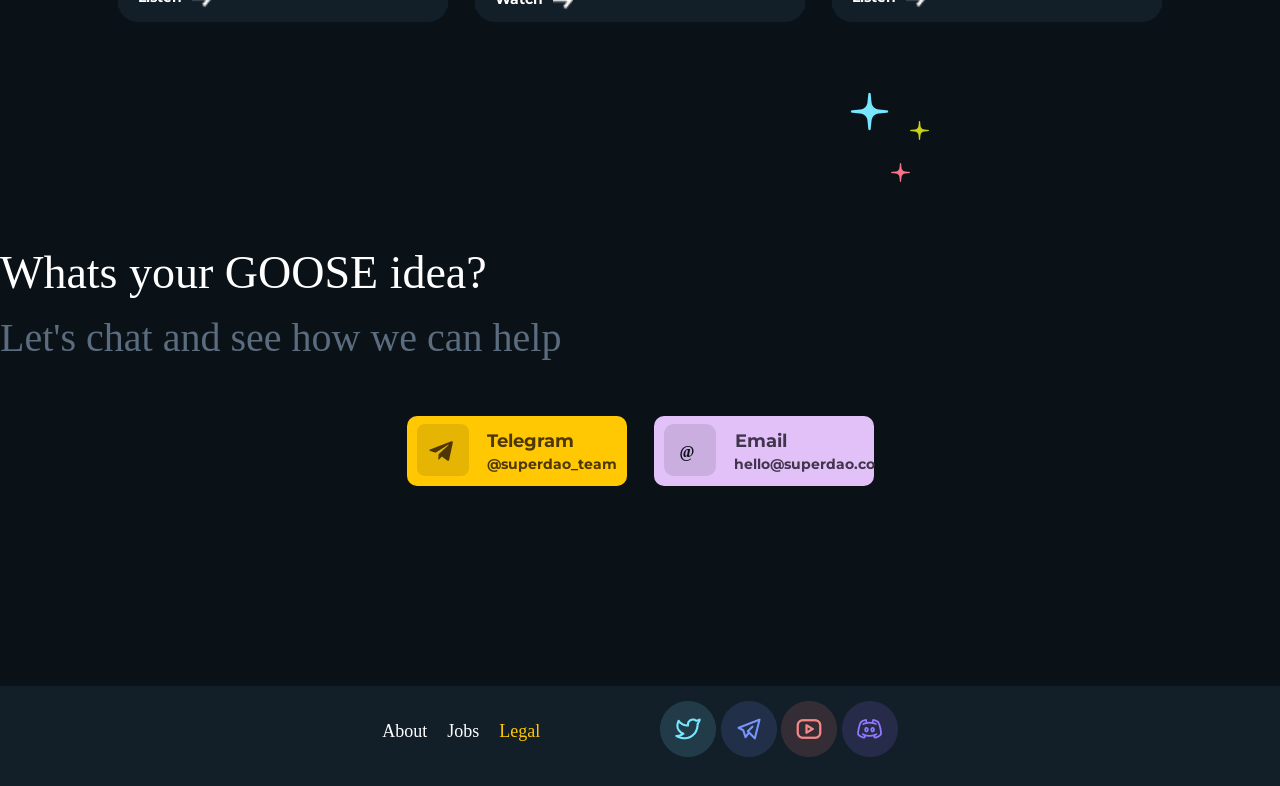
==== commit 06d9e6c5: "hoi jadala" ====
--- a/index.html
+++ b/index.html
@@ -282,15 +282,20 @@
     </div>
 </body>
 <div class="laatste-balk"></div>
-    <footer>
-        <div class="containerfooter" >
-            <div class="container-text2">
-                <div class="textabout">About</div>
-                <div class="textabout">Jobs</div>
-                <div class="textlegal">Legal</div>
-
-            </div>
-        </div>
-    </footer>
+<footer>
+    <div class="containerfooter">
+        <div class="container-text2">
+            <div class="textabout">About</div>
+            <div class="textabout">Jobs</div>
+            <div class="textlegal">Legal</div>
+            <div class="figuurfooter">
+                <img class="imgfiguur" src="images/Frame 5609.png">
+                <img class="imgfiguur" src="images/Frame 56091.png">
+                <img class="imgfiguur" src="images/Frame 56092.png">
+                <img class="imgfiguur" src="images/discord_1 1.png">
+            </div>
+        </div>
+    </div>
+</footer>
 
 </html>
--- a/main.css
+++ b/main.css
@@ -1573,6 +1573,18 @@
 margin-top: 35px;
 }
 
+.figuurfooter {
+    background-color: #121E28;
+    gap: 15px;
+    margin-top: 15px;
+    margin-left: 100px;
+}
+
+.imgfiguur {
+    background-color: #121E28;
+    gap: 20px;
+}
+
 
  /* dit is mijn eerste stukje van about */
 
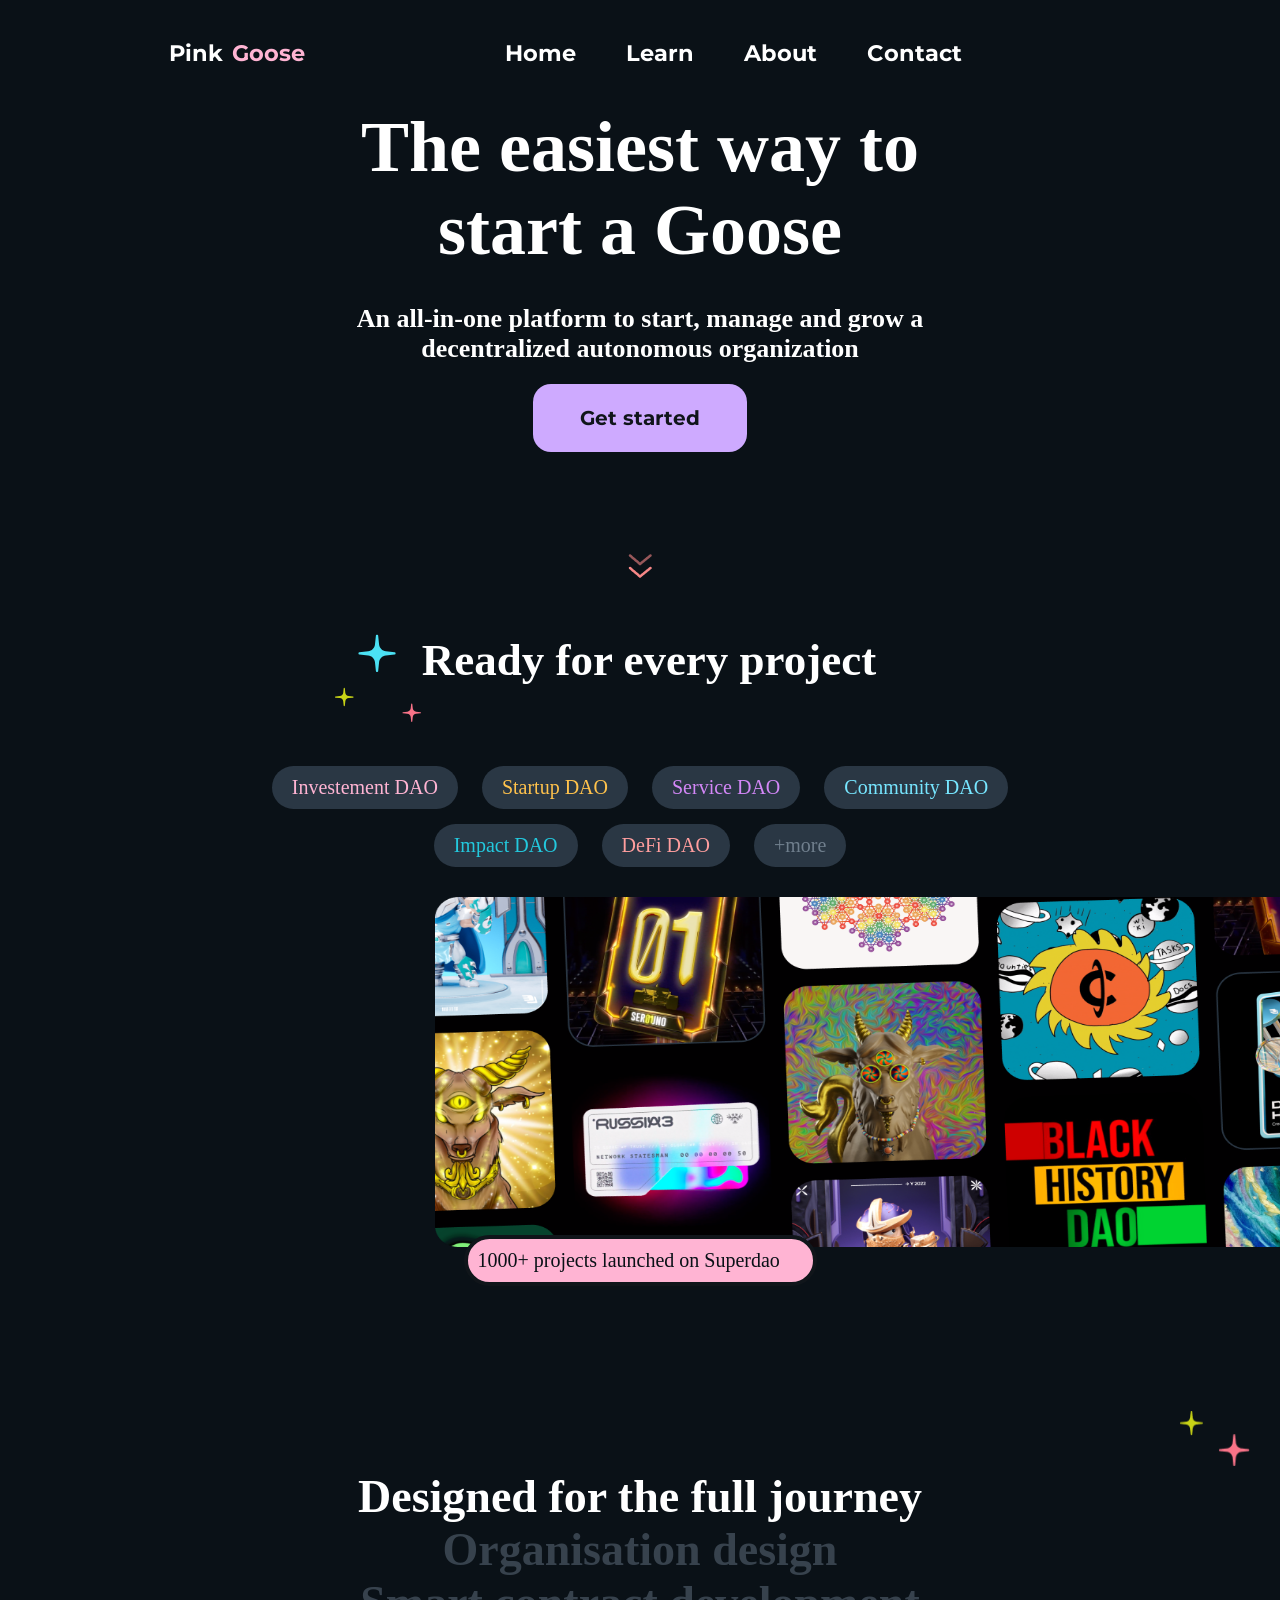
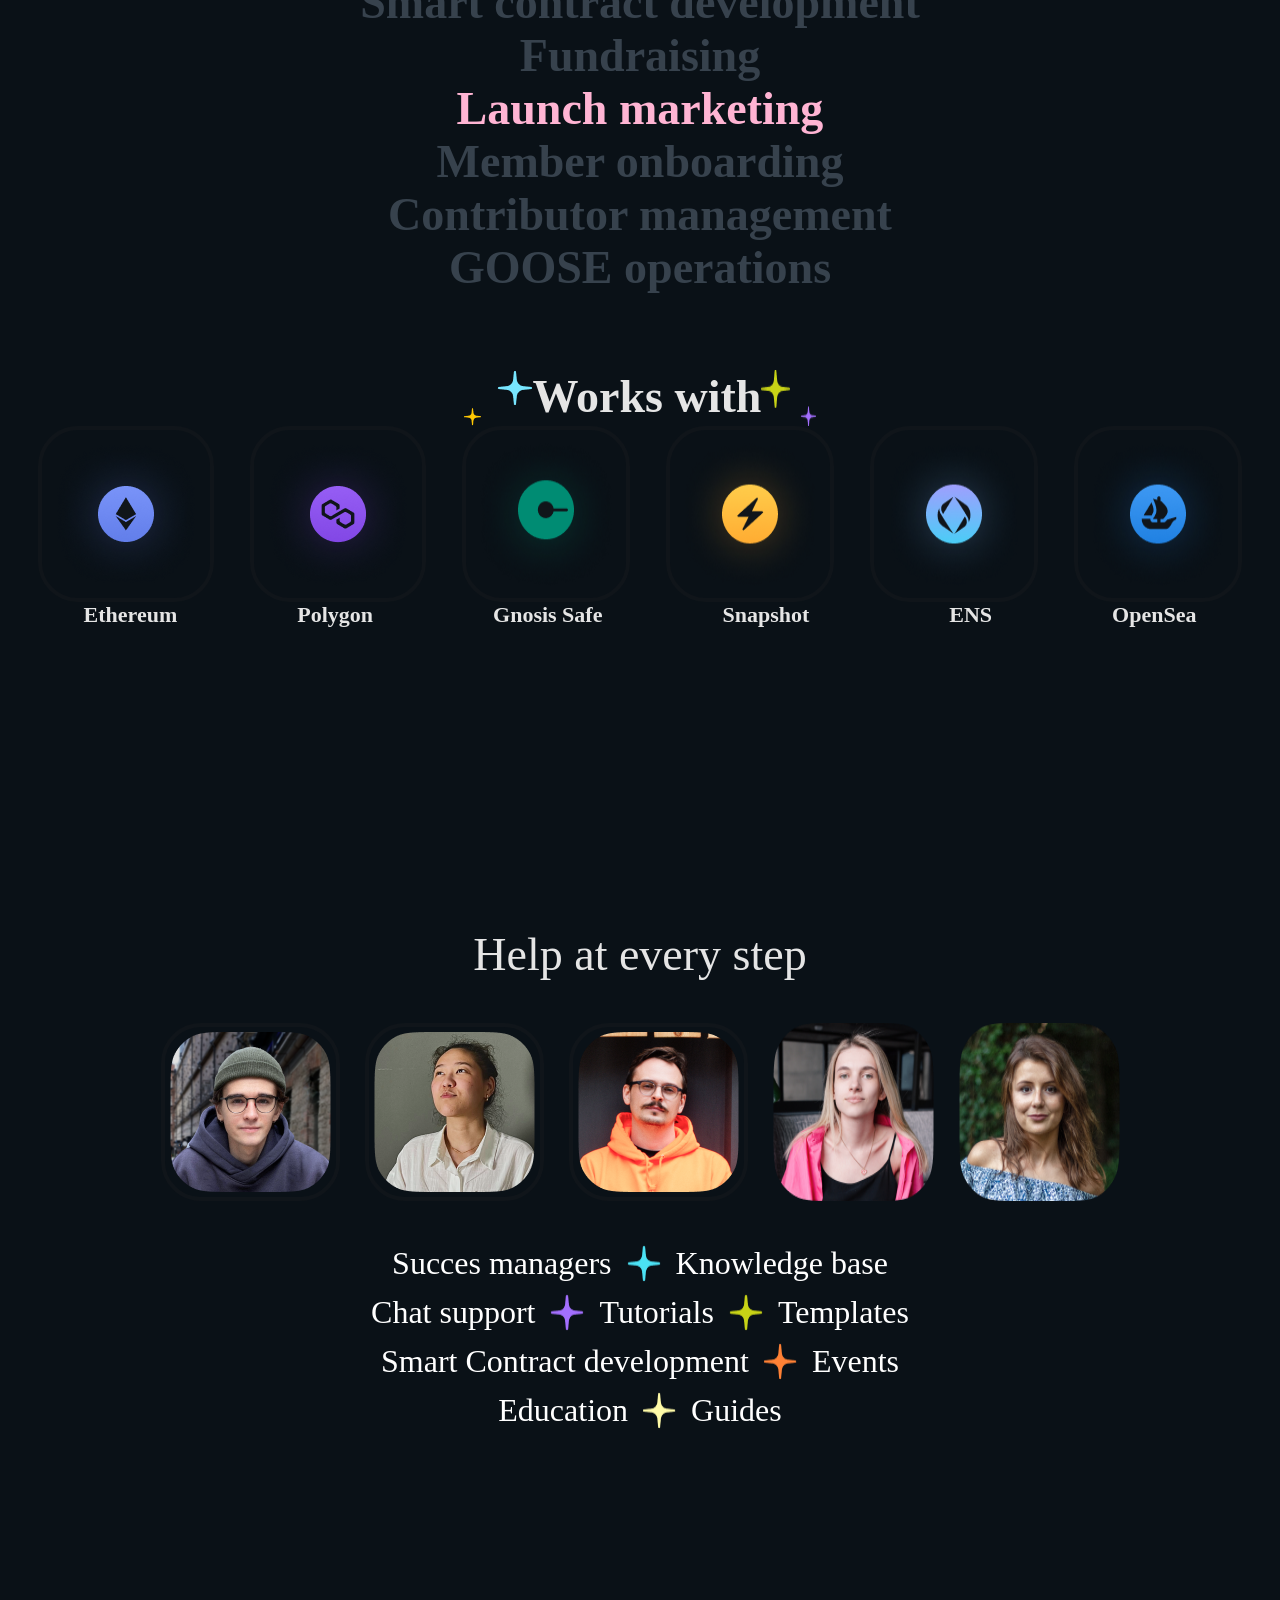
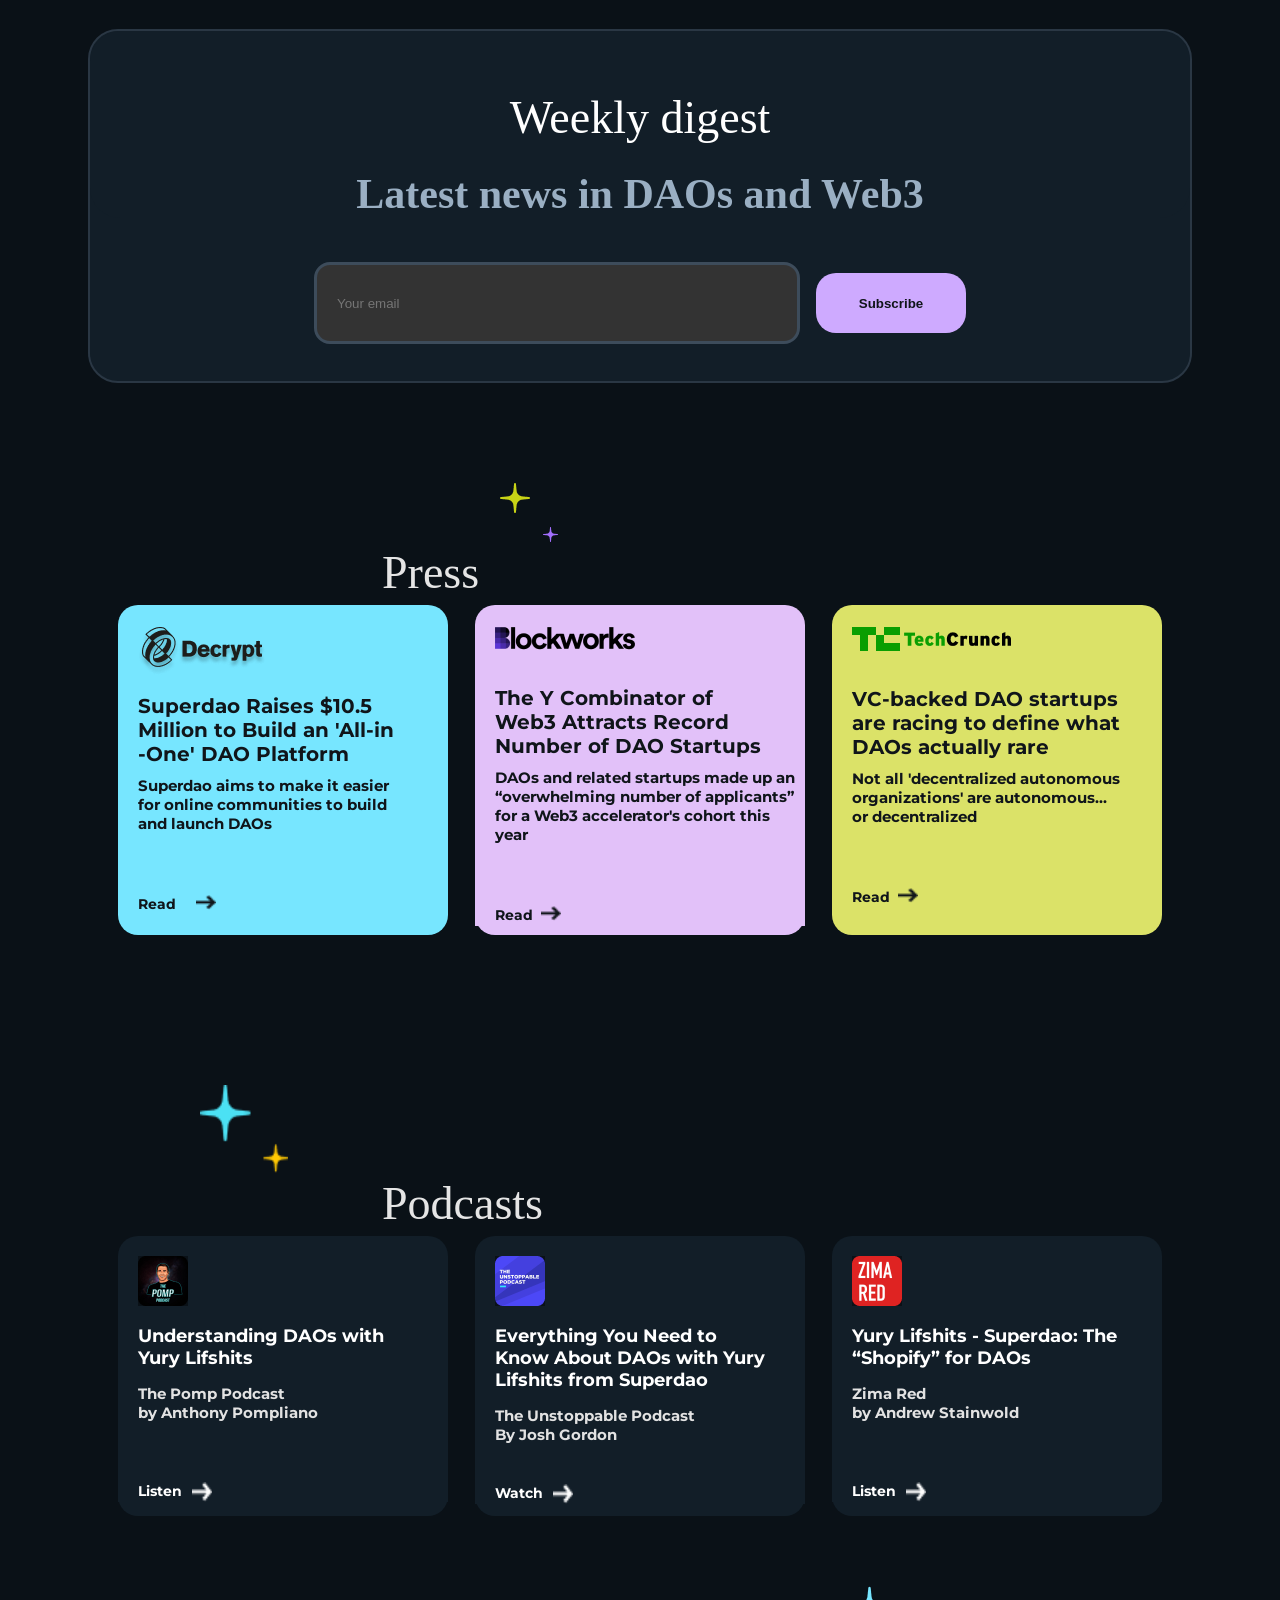
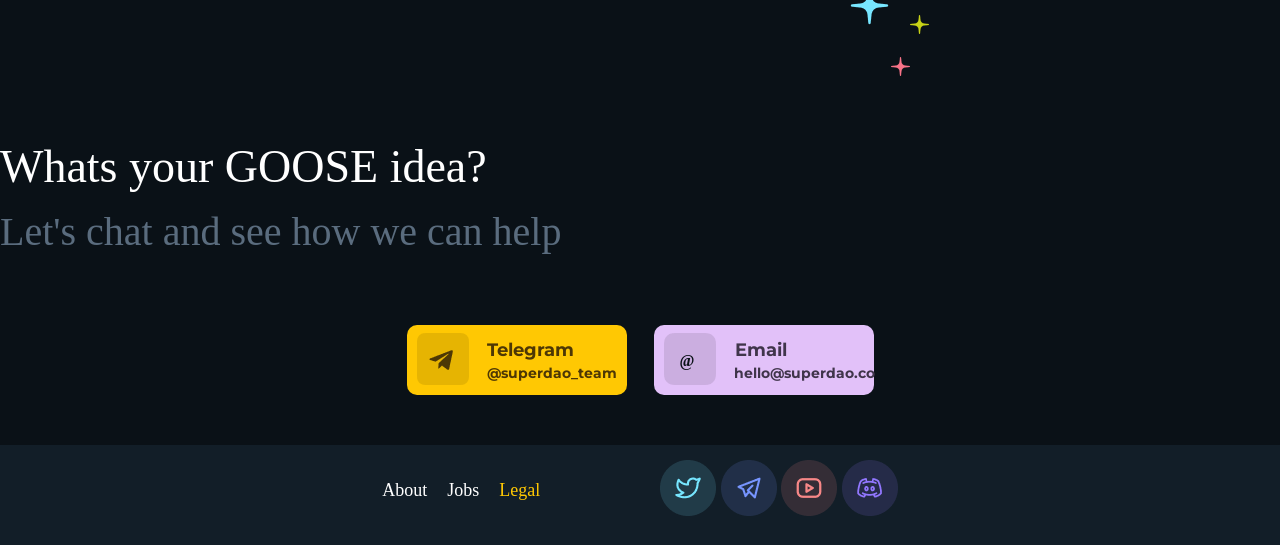
==== commit 01733a5f: "laatse update hoop ik dan tenminste" ====
--- a/index.html
+++ b/index.html
@@ -89,7 +89,6 @@
 
 
     <div class="container6">
-
         <img class="img5" src="images/Group 5686.png">
         <div class="text17">Works with</div>
         <img class="img6" src="images/Group 5601.png">
@@ -265,6 +264,8 @@
     <div class="ideagoose">Whats your GOOSE idea?</div>
     <div class="letschat">Let's chat and see how we can help</div>
 
+<div class="center-doos2"></div>
+
 
     <div class="containertele">
         <div class="doosjetelegram">
@@ -280,8 +281,9 @@
             <div class="textemail2">hello@superdao.co</div>
         </div>
     </div>
+</div>
 </body>
-<div class="laatste-balk"></div>
+
 <footer>
     <div class="containerfooter">
         <div class="container-text2">
@@ -292,7 +294,7 @@
                 <img class="imgfiguur" src="images/Frame 5609.png">
                 <img class="imgfiguur" src="images/Frame 56091.png">
                 <img class="imgfiguur" src="images/Frame 56092.png">
-                <img class="imgfiguur" src="images/discord_1 1.png">
+                <img class="imgfiguur" src="images/discord_1 1.png">                
             </div>
         </div>
     </div>
--- a/main.css
+++ b/main.css
@@ -1,4 +1,4 @@
-*{
+* {
     margin: 0px;
     padding: 0px;
     background-color: #0A1117;
@@ -17,7 +17,7 @@
     border: none;
     cursor: pointer;
 }
-    
+
 .img1 {
     display: flex;
     margin-top: 118px;
@@ -102,7 +102,7 @@
 .size_pink {
     color: #fff;
     font-size: 22.5px;
-    font-weight:  bold;
+    font-weight: bold;
     font-family: montserrat;
 
 }
@@ -127,10 +127,7 @@
     font-family: montserrat;
 }
 
-.tussen_doos {
-    height: 106px;
-    width: 100%;
-}
+
 
 .begin_doosje {
     height: 448px;
@@ -147,7 +144,7 @@
     align-items: center;
     margin: auto;
     border-radius: 18px;
-    color:#10151A;
+    color: #10151A;
     text-align: center;
     font-size: 20px;
     font-weight: bold;
@@ -155,7 +152,7 @@
     font-family: "montserrat", "sans-serif";
     margin-top: 20px;
 
-    
+
 }
 
 .doosje_2 {
@@ -186,13 +183,13 @@
     flex-direction: row;
     gap: 24px;
     margin-top: 44px;
-  justify-content: center;
-  font-size: 20px;
- 
-
-}
-
-.text1{
+    justify-content: center;
+    font-size: 20px;
+
+
+}
+
+.text1 {
     color: #FFB4D3;
     border-radius: 40px;
     padding: 10px;
@@ -233,9 +230,9 @@
     flex-direction: row;
     gap: 24px;
     margin-top: 44px;
-  justify-content: center;
-  font-size: 20px;
-  margin-top: 15px;
+    justify-content: center;
+    font-size: 20px;
+    margin-top: 15px;
 
 }
 
@@ -268,11 +265,11 @@
 
 
 .img3 {
-width: 900px;
-height: 350px;
-
-margin-left: 435px;
-margin-top: 30px;
+    width: 900px;
+    height: 350px;
+
+    margin-left: 435px;
+    margin-top: 30px;
 }
 
 
@@ -398,7 +395,7 @@
     color: #121E28;
     border-radius: 40px;
     padding: 5px;
-   border: #2A3744;
+    border: #2A3744;
     border: 4px #10151A solid;
 }
 
@@ -406,7 +403,7 @@
     color: #121E28;
     border-radius: 40px;
     padding: 5px;
-   border: #2A3744;
+    border: #2A3744;
     border: 4px #10151A solid;
 }
 
@@ -414,7 +411,7 @@
     color: #121E28;
     border-radius: 40px;
     padding: 5px;
-   border: #2A3744;
+    border: #2A3744;
     border: 4px #10151A solid;
 }
 
@@ -422,7 +419,7 @@
     color: #121E28;
     border-radius: 40px;
     padding: 5px;
-   border: #2A3744;
+    border: #2A3744;
     border: 4px #10151A solid;
 }
 
@@ -430,7 +427,7 @@
     color: #121E28;
     border-radius: 40px;
     padding: 5px;
-   border: #2A3744;
+    border: #2A3744;
     border: 4px #10151A solid;
 }
 
@@ -438,7 +435,7 @@
     color: #121E28;
     border-radius: 40px;
     padding: 5px;
-   border: #2A3744;
+    border: #2A3744;
     border: 4px #10151A solid;
 }
 
@@ -447,15 +444,15 @@
     gap: 120px;
     display: flex;
     flex-direction: row;
-   justify-content: center;
-   font-size: 22px;
-   font-weight: bold;
+    justify-content: center;
+    font-size: 22px;
+    font-weight: bold;
 }
 
 
 .text18 {
     color: #E5E5E5;
-   margin-left: 0px;
+    margin-left: 0px;
 }
 
 .text19 {
@@ -477,14 +474,14 @@
 
 .text23 {
     color: #E5E5E5;
-  
+
 }
 
 .helpstep {
- font-size: 46px;
- color: #E5E5E5;
-text-align: center;
-margin-top: 300px;
+    font-size: 46px;
+    color: #E5E5E5;
+    text-align: center;
+    margin-top: 300px;
 }
 
 .container9 {
@@ -505,7 +502,7 @@
 
 
 .text24 {
-    color:#FFFFFF ;
+    color: #FFFFFF;
     font-size: 32px;
 }
 
@@ -594,7 +591,7 @@
 
 
 
-.container-weekly-digest{
+.container-weekly-digest {
     display: flex;
     align-items: center;
     flex-direction: column;
@@ -603,9 +600,9 @@
 
 
 
-.doos-3{
+.doos-3 {
     width: 1100px;
-    height:350px;
+    height: 350px;
     background-color: #121E28;
     border-radius: 30px;
     border: 2px solid #2A3744;
@@ -614,7 +611,7 @@
 }
 
 
-.container-text1{
+.container-text1 {
     display: flex;
     align-items: center;
     flex-direction: column;
@@ -622,7 +619,7 @@
     border-radius: 30px;
 }
 
-.text56{
+.text56 {
     font-size: 46px;
     color: #FFFF;
     margin-top: 60px;
@@ -632,14 +629,14 @@
 
 .text57 {
     font-size: 42px;
-    color:#9AAFC3;
+    color: #9AAFC3;
     margin-top: 26px;
     background-color: #121E28;
     font-weight: bold;
 }
 
 
-.doos-4{
+.doos-4 {
     width: auto;
     height: 60px;
     background-color: #121E28;
@@ -649,7 +646,7 @@
     justify-content: center;
     align-items: center;
     margin-top: 55px;
-   
+
 }
 
 .your-email {
@@ -662,7 +659,7 @@
     border: solid;
 }
 
-.your-email{
+.your-email {
     height: 56px;
 }
 
@@ -671,7 +668,7 @@
     background-color: #CEAAFF;
     height: 60px;
     width: 150px;
-    color:#10151A;
+    color: #10151A;
 }
 
 
@@ -684,14 +681,14 @@
 .tex-press {
     color: #E5E5E5;
     font-size: 46px;
-    
+
 }
 
 
 .container-seeall {
-margin-left: 382px;
-display: flex;
-flex-direction: row;
+    margin-left: 382px;
+    display: flex;
+    flex-direction: row;
 }
 
 .text-seeall {
@@ -716,34 +713,34 @@
 
 
 .doosje1blauw {
-    width:330px ;
-    height:330px ;
+    width: 330px;
+    height: 330px;
     background-color: #77E6FF;
     border-radius: 20px;
 }
 
 .imagedecrypt {
- margin-left: 20px;
- margin-top: 22px;
- background-color: #77E6FF;
+    margin-left: 20px;
+    margin-top: 22px;
+    background-color: #77E6FF;
 }
 
 .textsuperdao {
     font-size: 20px;
     color: #10151A;
     background-color: #77E6FF;
-    font-family: "montserrat"; 
-    font-weight: bold;
-    margin-left:20px;
+    font-family: "montserrat";
+    font-weight: bold;
+    margin-left: 20px;
     margin-top: 15px;
-    
+
 }
 
 .textsuperdao2 {
     color: #10151A;
     background-color: #77E6FF;
     margin-top: 10px;
-    margin-left:20px ;
+    margin-left: 20px;
     font-family: "montserrat";
     font-weight: "semibold";
     font-size: 15px;
@@ -759,7 +756,7 @@
     background-color: #77E6FF;
     color: #10151A;
     font-size: 14px;
-    margin-left:20px ;
+    margin-left: 20px;
     margin-top: 62px;
     width: 50px;
     height: 20px;
@@ -769,12 +766,12 @@
 
 
 .imagepijl {
-background-color: #77E6FF;
-margin-top: 62px;
-margin-left: 8px;
-color: #10151A;
-width: 20px;
-height: 15px;
+    background-color: #77E6FF;
+    margin-top: 62px;
+    margin-left: 8px;
+    color: #10151A;
+    width: 20px;
+    height: 15px;
 }
 
 
@@ -783,8 +780,8 @@
 
 
 .doosje2roze {
-    width:330px ;
-    height:330px ;
+    width: 330px;
+    height: 330px;
     background-color: #E2C1F9;
     border-radius: 20px;
 }
@@ -799,9 +796,9 @@
     font-size: 20px;
     color: #10151A;
     background-color: #E2C1F9;
-    font-family: "montserrat"; 
-    font-weight: bold;
-    margin-left:20px;
+    font-family: "montserrat";
+    font-weight: bold;
+    margin-left: 20px;
     margin-top: 32px;
 }
 
@@ -809,7 +806,7 @@
     color: #10151A;
     background-color: #E2C1F9;
     margin-top: 10px;
-    margin-left:20px ;
+    margin-left: 20px;
     font-family: "montserrat";
     font-weight: "semibold";
     font-size: 15px;
@@ -825,7 +822,7 @@
     color: #10151A;
     background-color: #E2C1F9;
     font-size: 14px;
-    margin-left:20px ;
+    margin-left: 20px;
     margin-top: 62px;
     height: 20px;
     font-family: "montserrat";
@@ -845,8 +842,8 @@
 
 
 .doosje3geel {
-    width:330px ;
-    height:330px ;
+    width: 330px;
+    height: 330px;
     background-color: #DBE268;
     border-radius: 20px;
 }
@@ -861,9 +858,9 @@
     font-size: 20px;
     color: #10151A;
     background-color: #DBE268;
-    font-family: "montserrat"; 
-    font-weight: bold;
-    margin-left:20px;
+    font-family: "montserrat";
+    font-weight: bold;
+    margin-left: 20px;
     margin-top: 32px;
 }
 
@@ -871,7 +868,7 @@
     color: #10151A;
     background-color: #DBE268;
     margin-top: 10px;
-    margin-left:20px ;
+    margin-left: 20px;
     font-family: "montserrat";
     font-weight: "semibold";
     font-size: 15px;
@@ -887,7 +884,7 @@
     color: #10151A;
     background-color: #DBE268;
     font-size: 14px;
-    margin-left:20px ;
+    margin-left: 20px;
     margin-top: 62px;
     height: 20px;
     font-family: "montserrat";
@@ -925,13 +922,13 @@
 
 .podcast1 {
     background-color: #121E28;
-    width:330px ;
-    height:280px ;
+    width: 330px;
+    height: 280px;
     border-radius: 20px;
 }
 
 .imagepodcast1 {
-    margin-left:20px ;
+    margin-left: 20px;
     margin-top: 20px;
 }
 
@@ -939,8 +936,8 @@
     background-color: #121E28;
     font-size: 18px;
     color: #FFFFFF;
-    margin-left:20px ;
-    margin-top:15px;
+    margin-left: 20px;
+    margin-top: 15px;
     font-family: "montserrat";
     font-weight: bold;
 }
@@ -949,8 +946,8 @@
     background-color: #121E28;
     font-size: 15px;
     color: #E2E2E2;
-    margin-left:20px ;
-    margin-top:15px;
+    margin-left: 20px;
+    margin-top: 15px;
     font-family: "montserrat";
     font-weight: "SemiBold";
 }
@@ -983,13 +980,13 @@
 
 .podcast2 {
     background-color: #121E28;
-    width:330px ;
-    height:280px ;
+    width: 330px;
+    height: 280px;
     border-radius: 20px;
 }
 
 .imagepodcast2 {
-    margin-left:20px ;
+    margin-left: 20px;
     margin-top: 20px;
 }
 
@@ -997,8 +994,8 @@
     background-color: #121E28;
     font-size: 18px;
     color: #FFFFFF;
-    margin-left:20px ;
-    margin-top:15px;
+    margin-left: 20px;
+    margin-top: 15px;
     font-family: "montserrat";
     font-weight: bold;
 }
@@ -1007,8 +1004,8 @@
     background-color: #121E28;
     font-size: 15px;
     color: #E2E2E2;
-    margin-left:20px ;
-    margin-top:15px;
+    margin-left: 20px;
+    margin-top: 15px;
     font-family: "montserrat";
     font-weight: "SemiBold";
 }
@@ -1040,8 +1037,8 @@
 
 .podcast3 {
     background-color: #121E28;
-    width:330px ;
-    height:280px ;
+    width: 330px;
+    height: 280px;
     border-radius: 20px;
 }
 
@@ -1054,8 +1051,8 @@
     background-color: #121E28;
     font-size: 18px;
     color: #FFFFFF;
-    margin-left:20px ;
-    margin-top:15px;
+    margin-left: 20px;
+    margin-top: 15px;
     font-family: "montserrat";
     font-weight: bold;
 }
@@ -1065,8 +1062,8 @@
     background-color: #121E28;
     font-size: 15px;
     color: #E2E2E2;
-    margin-left:20px ;
-    margin-top:15px;
+    margin-left: 20px;
+    margin-top: 15px;
     font-family: "montserrat";
     font-weight: "SemiBold";
 }
@@ -1084,7 +1081,7 @@
 }
 
 .ideagoose {
-    color:  #FFFFFF;
+    color: #FFFFFF;
     font-size: 46px;
     margin-top: 60px;
     justify-self: center;
@@ -1119,7 +1116,7 @@
 }
 
 .logotele2 {
-   background-color: transparent;
+    background-color: transparent;
     margin-left: -44px;
     margin-bottom: 15px;
 }
@@ -1199,11 +1196,10 @@
 .container15 {
     display: flex;
     flex-direction: row;
-    gap: 24px;
     margin-top: 44px;
-  justify-content: center;
-  font-size: 20px;
- 
+    justify-content: center;
+    font-size: 20px;
+
 }
 
 
@@ -1227,7 +1223,9 @@
     display: flex;
     font-weight: bold;
     font-size: 45px;
-    margin-right: 70px;
+    justify-self: center;
+    margin-right: 180px;
+
 }
 
 .container16 {
@@ -1235,13 +1233,13 @@
     flex-direction: row;
     gap: 24px;
     margin-top: 44px;
-  justify-content: center;
-  font-size: 20px;
- 
-
-}
-
-.text33{
+    justify-content: center;
+    font-size: 20px;
+
+
+}
+
+.text33 {
     color: #FFB4D3;
     border-radius: 40px;
     padding: 10px;
@@ -1259,7 +1257,7 @@
     background-color: #2A3744;
 }
 
-.text35{
+.text35 {
     color: #D387F7;
     border-radius: 50px;
     padding: 10px;
@@ -1277,15 +1275,15 @@
     background-color: #2A3744;
 }
 
-   
+
 .container17 {
     display: flex;
     flex-direction: row;
     gap: 24px;
     margin-top: 44px;
-  justify-content: center;
-  font-size: 20px;
-  margin-top: 15px;
+    justify-content: center;
+    font-size: 20px;
+    margin-top: 15px;
 
 }
 
@@ -1307,7 +1305,7 @@
     background-color: #2A3744;
 }
 
-.text39{
+.text39 {
     color: #707F8D;
     border-radius: 40px;
     padding: 10px;
@@ -1324,7 +1322,7 @@
 }
 
 
-  
+
 .container18 {
     display: flex;
     flex-direction: row;
@@ -1431,7 +1429,7 @@
     display: flex;
     justify-content: center;
 }
-    
+
 
 .container20 {
     display: flex;
@@ -1445,7 +1443,7 @@
     display: flex;
     justify-content: center;
 }
-    
+
 
 .container21 {
     display: flex;
@@ -1457,7 +1455,7 @@
     color: #121E28;
     border-radius: 40px;
     padding: 5px;
-   border: #2A3744;
+    border: #2A3744;
     border: 4px #10151A solid;
 }
 
@@ -1465,7 +1463,7 @@
     color: #121E28;
     border-radius: 40px;
     padding: 5px;
-   border: #2A3744;
+    border: #2A3744;
     border: 4px #10151A solid;
 }
 
@@ -1473,7 +1471,7 @@
     color: #121E28;
     border-radius: 40px;
     padding: 5px;
-   border: #2A3744;
+    border: #2A3744;
     border: 4px #10151A solid;
 }
 
@@ -1481,7 +1479,7 @@
     color: #121E28;
     border-radius: 40px;
     padding: 5px;
-   border: #2A3744;
+    border: #2A3744;
     border: 4px #10151A solid;
 }
 
@@ -1489,7 +1487,7 @@
     color: #121E28;
     border-radius: 40px;
     padding: 5px;
-   border: #2A3744;
+    border: #2A3744;
     border: 4px #10151A solid;
 }
 
@@ -1497,7 +1495,7 @@
     color: #121E28;
     border-radius: 40px;
     padding: 5px;
-   border: #2A3744;
+    border: #2A3744;
     border: 4px #10151A solid;
 }
 
@@ -1507,15 +1505,15 @@
     gap: 120px;
     display: flex;
     flex-direction: row;
-   justify-content: center;
-   font-size: 22px;
-   font-weight: bold;
+    justify-content: center;
+    font-size: 22px;
+    font-weight: bold;
 }
 
 
 .text50 {
     color: #E5E5E5;
-   margin-left: 0px;
+    margin-left: 0px;
 }
 
 .text51 {
@@ -1539,17 +1537,13 @@
     color: #E5E5E5;
 }
 
-.laatste-balk {
+
+
+.containerfooter {
+    background-color: #121E28;
     height: 100px;
     width: auto;
-    color: #FFFFFF;
-    margin-top:100px ;
-}
-
-.containerfooter {
-    background-color: #121E28;
-    height :100px;
-    width: auto;
+    margin-top: 50px;
 }
 
 .container-text2 {
@@ -1562,15 +1556,15 @@
 }
 
 .textabout {
-    color:#FFFFFF;
+    color: #FFFFFF;
     background-color: #121E28;
     margin-top: 35px;
 }
 
 .textlegal {
-color:#FFC803;
-background-color: #121E28;
-margin-top: 35px;
+    color: #FFC803;
+    background-color: #121E28;
+    margin-top: 35px;
 }
 
 .figuurfooter {
@@ -1586,10 +1580,140 @@
 }
 
 
- /* dit is mijn eerste stukje van about */
+/* dit is mijn eerste stukje van about */
+
+.containerourherous {
+    display: flex;
+    justify-content: center;
+}
+
 
 .our_heroes {
     color: #FFFFFF;
     font-size: 42px;
     margin-top: 200px;
-}+    font-weight: 700;
+}
+
+
+
+.container-3dozen2 {
+    display: flex;
+    flex-direction: row;
+    justify-content: center;
+    gap: 27px;
+}
+
+.containerjohndoe {
+    width: 330px;
+    height: 330px;
+    background-color: #FFB4D3;
+    border-radius: 20px;
+}
+
+.imgjohndoe {
+    margin-left: 80px;
+    margin-top: 22px;
+    background-color: #FFB4D3;
+}
+
+.textjohndoe {
+    font-size: 20px;
+    color: #10151A;
+    background-color: #FFB4D3;
+    font-family: "montserrat";
+    font-weight: bold;
+    margin-left: 20px;
+    margin-top: 15px;
+}
+
+.textjohndoe2 {
+    color: #10151A;
+    background-color: #FFB4D3;
+    margin-top: 10px;
+    margin-left: 20px;
+    font-family: "montserrat";
+    font-weight: "semibold";
+    font-size: 12px;
+}
+
+.textcontact {
+    color: #000000;
+    font-size: 14px;
+    margin-top: 40px;
+    margin-left: 240px;
+    font-family: "montserrat";
+    font-weight: bold;
+    background-color: #FFB4D3;
+}
+
+.imagelisten2 {
+    color: #0A1117;
+    height: 15px;
+    width: 15px;
+    background-color: #FFB4D3;
+
+}
+
+
+/* Hier begint contact */
+
+.form-container {
+    display: flex;
+    flex-direction: column;
+    justify-content: center;
+    align-items: center;
+    background-color: #0A1117;
+    padding: 20px;
+    border-radius: 10px;
+    box-shadow: 0px 4px 10px rgba(255, 255, 255, 0.1);
+    width: 350px;
+}
+
+h2 {
+    color: white;
+    text-align: center;
+}
+
+input, textarea, select, button {
+    width: 100%;
+    padding: 10px;
+    margin: 10px 0;
+    border-radius: 5px;
+    border: none;
+}
+
+input, textarea, select {
+    background-color: #333;
+    color: white;
+}
+
+button {
+    background-color: #d1a3ff;
+    color: black;
+    font-weight: bold;
+    cursor: pointer;
+}
+
+.center-doos {
+    width: auto;
+    align-items: center;
+    display: flex;
+    justify-content: center;
+    height: 500px;
+}
+
+
+.center-doos2 {
+    width: 100vw;
+    align-items: center;
+    display: flex;
+    justify-content: center;
+    height: 15px
+}
+
+
+
+button:hover {
+    background-color: #b682ff;
+}   
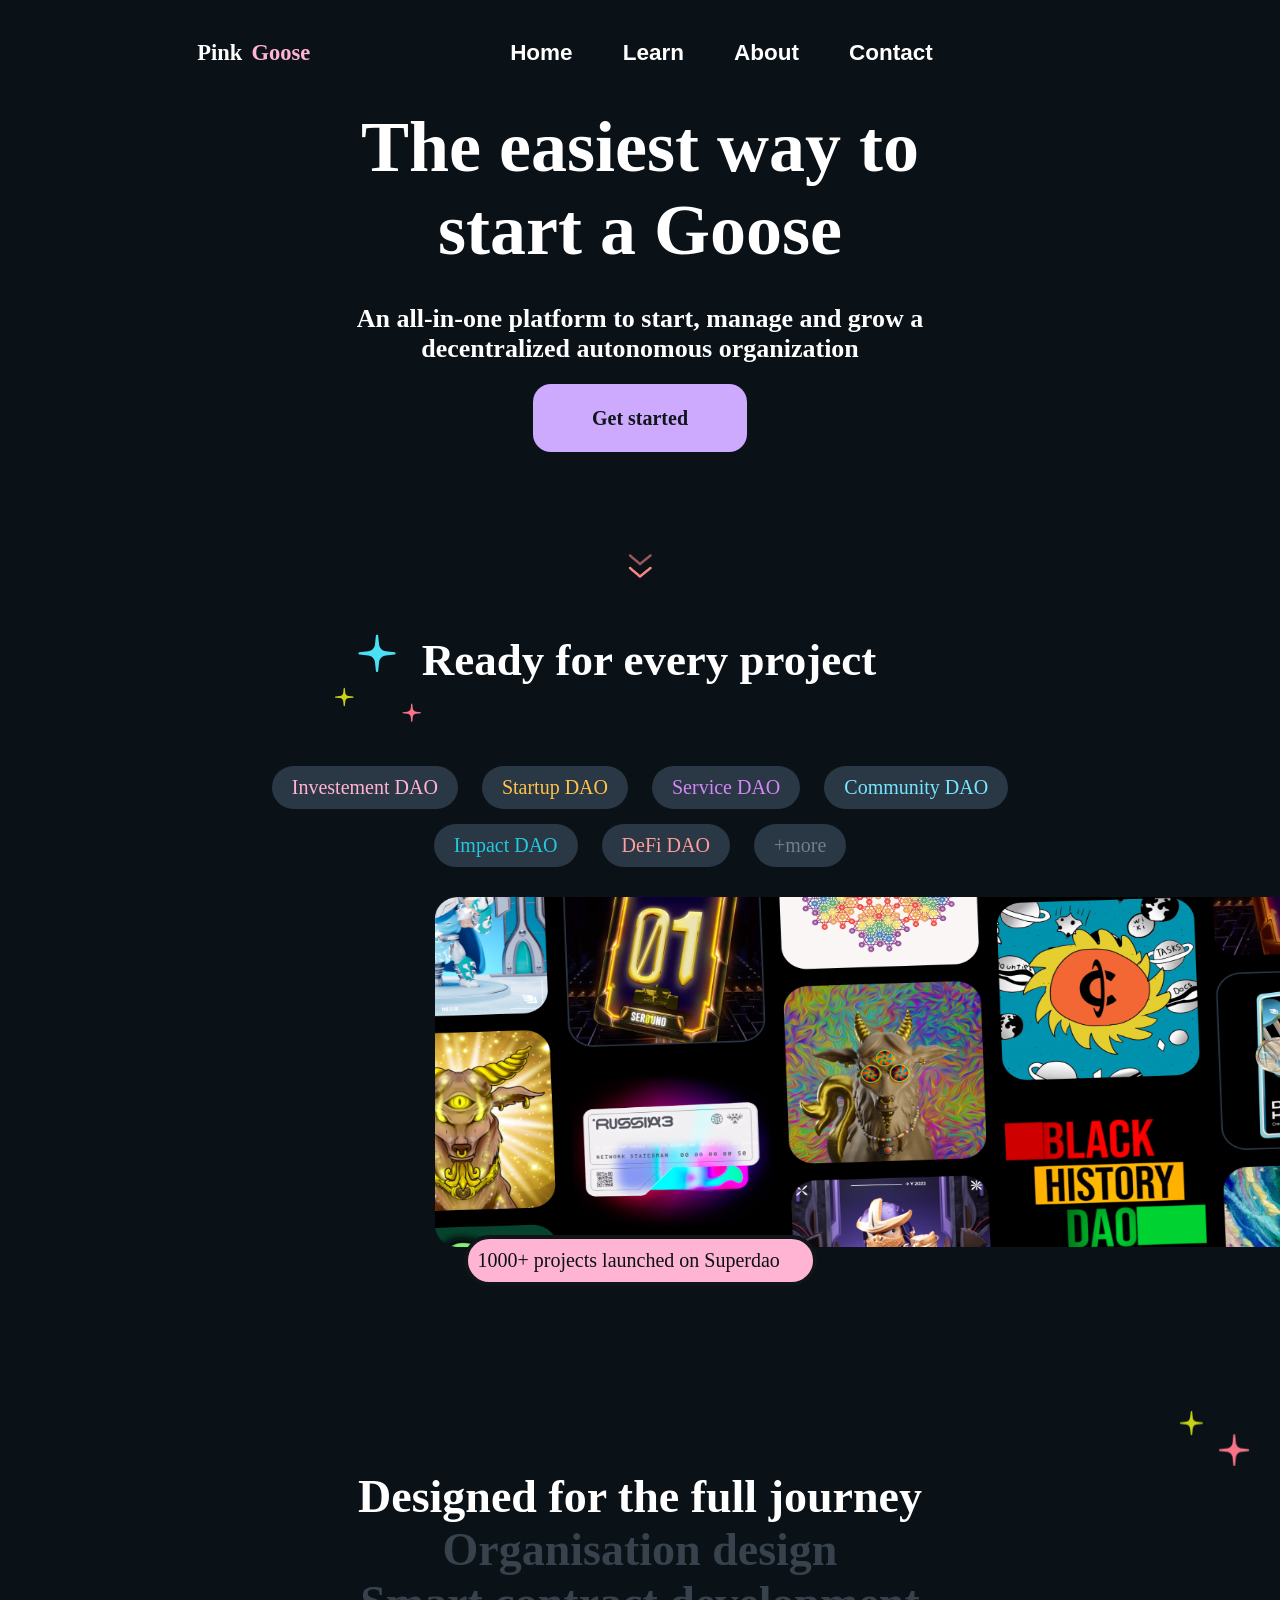
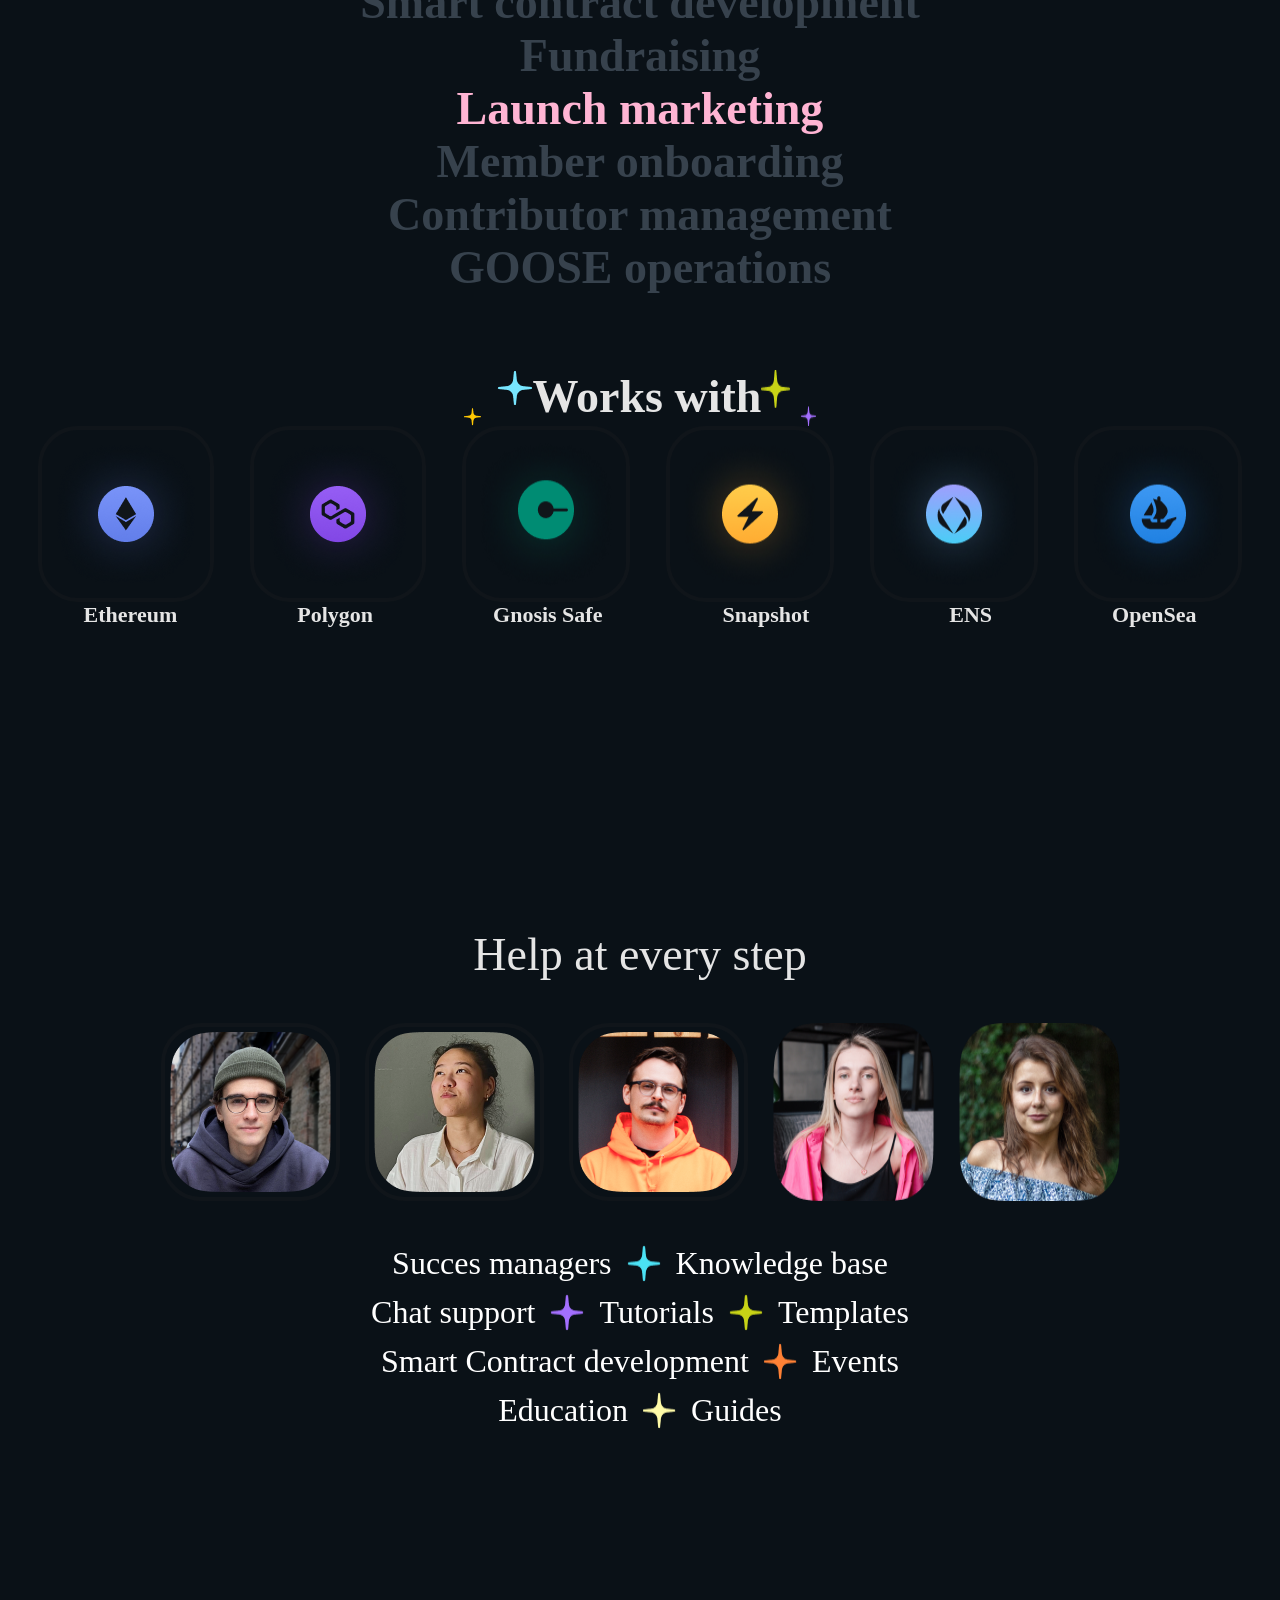
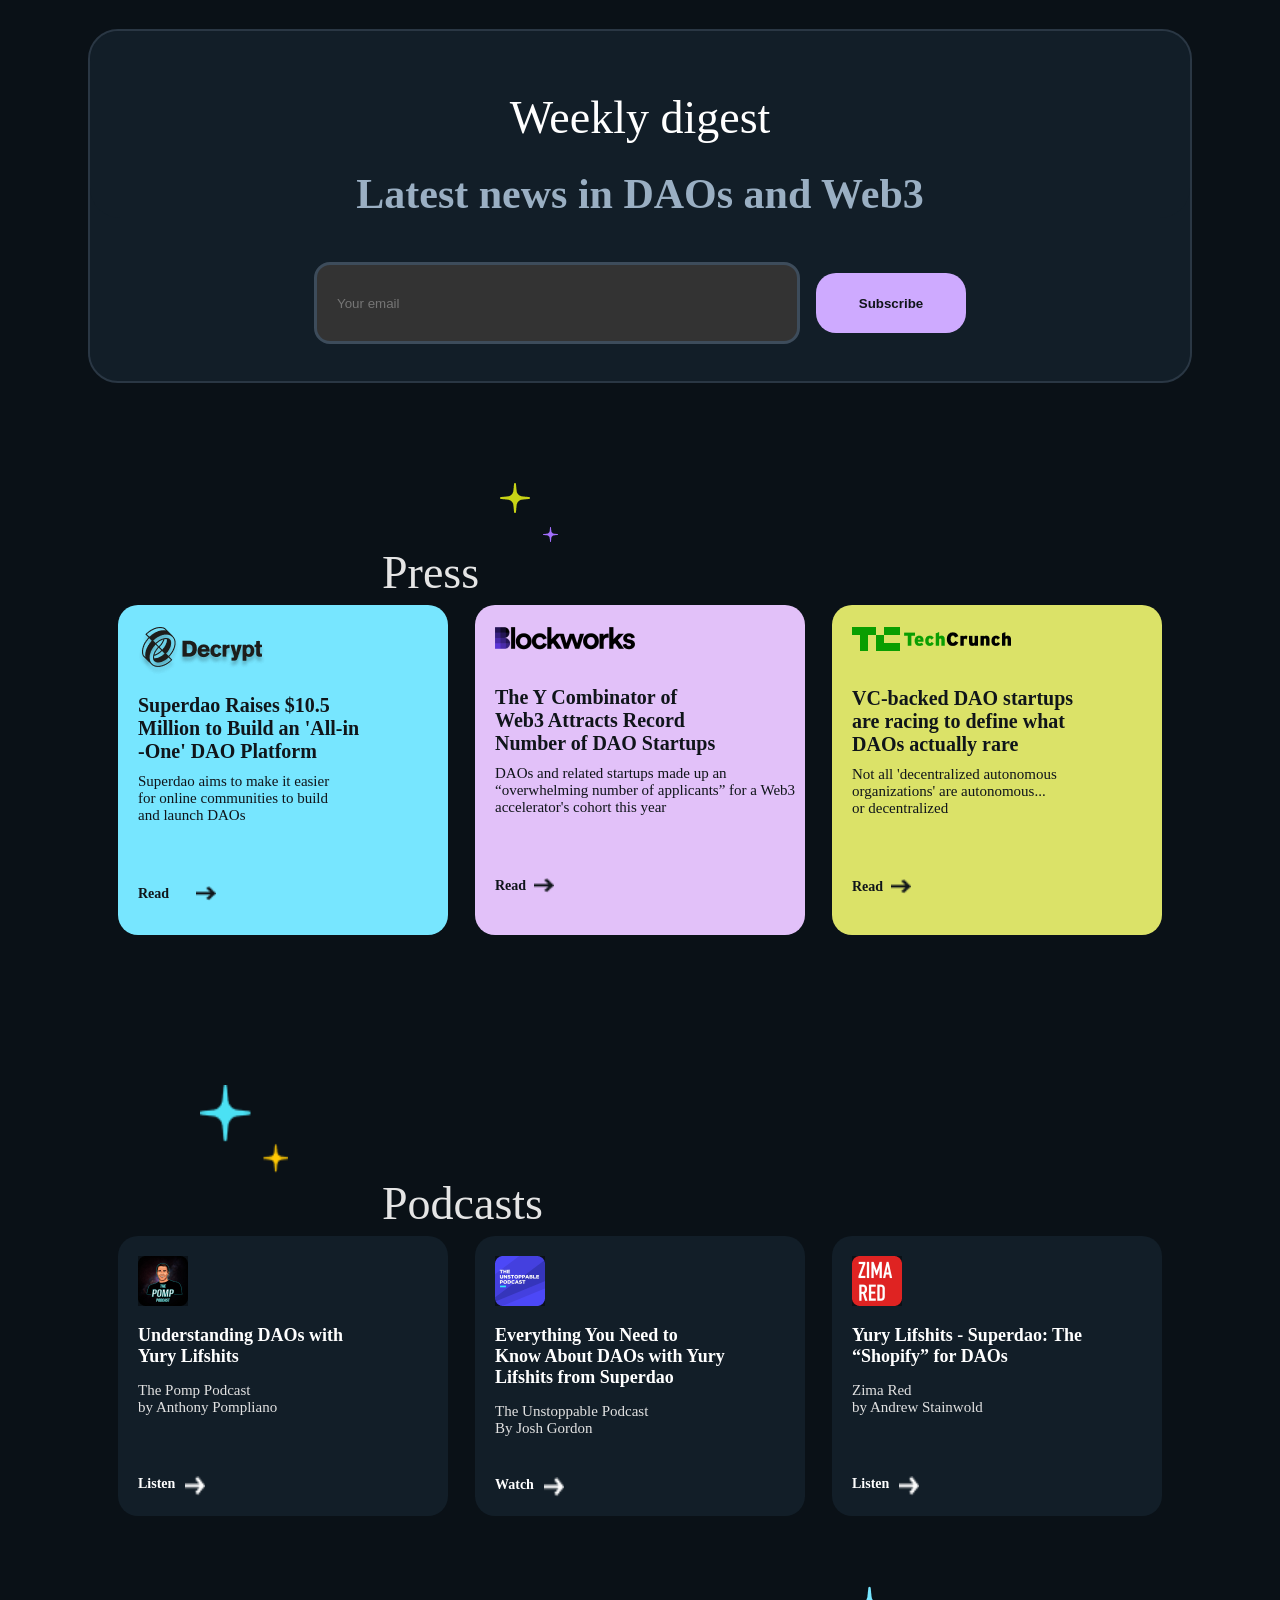
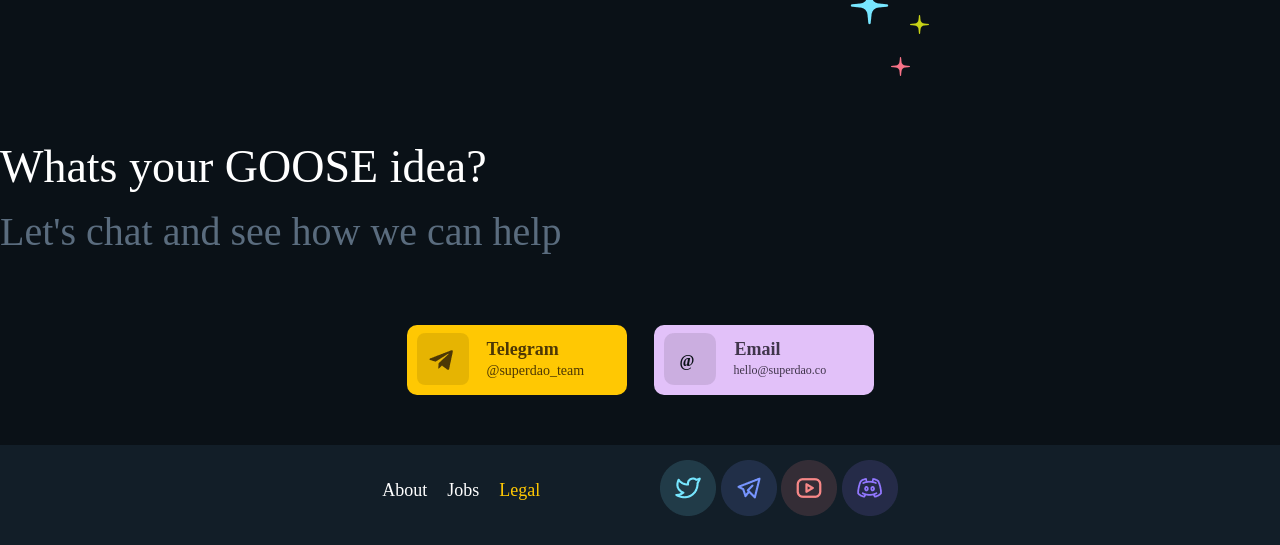
==== commit e7c8cbd6: "s s" ====
--- a/index.html
+++ b/index.html
@@ -5,7 +5,7 @@
     <meta charset="UTF-8">
     <meta name="viewport" content="width=device-width, initial-scale=1.0">
     <title>Home</title>
-    <link rel="stylesheet" href="main.css">
+    <link rel="stylesheet" href="css/main.css"> 
 </head>
 
 <body>
@@ -38,14 +38,14 @@
         <button class="get_started"> Get started </button>
     </div>
 
-    <img class="img1" src="images/Vector 1053.png">
-    <img class="img2" src="images/Vector 1054.png">
+    <img class="img1" src="images/Vector-1053.png">
+    <img class="img2" src="images/Vector-1054.png">
 
 
 
     <div class="container1">
         <div class="doosje_2">
-            <img class="sterren" src="images/Group 5604.svg">
+            <img class="sterren" src="images/Group-5604.svg">
             <p class="every_project">Ready for every project</p>
 
         </div>
@@ -68,13 +68,13 @@
 
     </div>
 
-    <img class=img3 src="images/Frame 5535.png">
+    <img class=img3 src="images/Frame-5535.png">
 
     <div class="container4">
         <div class="text8">1000+ projects launched on Superdao</div>
     </div>
 
-    <img class="img4" src="images/Group 5685.png">
+    <img class="img4" src="images/Group-5685.png">
 
     <div class="container5">
         <div class="text9"> Designed for the full journey </div>
@@ -89,16 +89,16 @@
 
 
     <div class="container6">
-        <img class="img5" src="images/Group 5686.png">
+        <img class="img5" src="images/Group-5686.png">
         <div class="text17">Works with</div>
-        <img class="img6" src="images/Group 5601.png">
+        <img class="img6" src="images/Group-5601.png">
     </div>
 
     <div class="container7">
         <img class="img7" src="images/Icon_ethereum.png">
         <img class="img8" src="images/Icon_polygon.png">
-        <img class="img9" src="images/Frame 5608.png">
-        <img class="img10" src="images/Frame 2091.png">
+        <img class="img9" src="images/Frame-5608.png">
+        <img class="img10" src="images/Frame-2091.png">
         <img class="img11" src="images/Avatar.png">
         <img class="img12" src="images/icon_opensea.png">
     </div>
@@ -118,37 +118,37 @@
     <div class="helpstep">Help at every step</div>
 
     <div class="container9">
-        <img class="img10" src="images/Frame 5683.png">
-        <img class="img11" src="images/Frame 5689.png">
-        <img class="img12" src="images/Frame 5684.png">
-        <img class="img13" src="images/Frame 5685.png">
-        <img class="img14" src="images/Frame 5690.png">
+        <img class="img10" src="images/Frame-5683.png">
+        <img class="img11" src="images/Frame-5689.png">
+        <img class="img12" src="images/Frame-5684.png">
+        <img class="img13" src="images/Frame-5685.png">
+        <img class="img14" src="images/Frame-5690.png">
     </div>
 
     <div class="container10">
         <div class="text24">Succes managers</div>
-        <img class="img15" src="images/Star 20.png">
+        <img class="img15" src="images/Star-20.png">
         <div class="text25">Knowledge base</div>
     </div>
 
     <div class="container11">
         <div class="text26">Chat support</div>
-        <img class="img16" src="images/Star 23.png">
+        <img class="img16" src="images/Star-23.png">
         <div class="text27">Tutorials</div>
-        <img class="img17" src="images/Star 22.png">
+        <img class="img17" src="images/Star-22.png">
         <div class="text28">Templates</div>
     </div>
 
 
     <div class="container12">
         <div class="text29">Smart Contract development</div>
-        <img class="img18" src="images/Star 21.png">
+        <img class="img18" src="images/Star-21.png">
         <div class="text30">Events</div>
     </div>
 
     <div class="container13">
         <div class="text31">Education</div>
-        <img class="img19" src="images/Star 212.png">
+        <img class="img19" src="images/Star-212.png">
         <div class="text32">Guides</div>
     </div>
 
@@ -166,7 +166,7 @@
         </div>
     </div>
 
-    <img class="img30" src="images/Group 5688.png">
+    <img class="img30" src="images/Group-5688.png">
 
 
 
@@ -174,7 +174,7 @@
     <div class="container-seeall">
         <div class="tex-press">Press</div>
         <div class="text-seeall">See all</div>
-        <img class="img-seeall" src="images/Vector 936 (Stroke).png">
+        <img class="img-seeall" src="images/Vector-936(Stroke).png">
     </div>
 
 
@@ -187,80 +187,80 @@
                 launch DAOs</div>
             <div class="containerread">
                 <div class="textread">Read</div>
-                <img class="imagepijl" src="images/Vector 936blauw (Stroke).png">
+                <img class="imagepijl" src="images/Vector-936blauw(Stroke).png">
             </div>
         </div>
 
 
         <div class="doosje2roze">
-            <img class="blockworks" src="images/image 93.png">
+            <img class="blockworks" src="images/image-93.png">
             <div class="textroze">The Y Combinator of <br /> Web3 Attracts Record <br />Number of DAO Startups</div>
             <div class="textdaoroze">DAOs and related startups made up an “overwhelming number of applicants” for a Web3
                 accelerator's cohort this year</div>
             <div class="containerroze">
                 <div class="textread2">Read</div>
-                <img class="imagepijl2" src="images/Vector 936blauw (Stroke).png">
+                <img class="imagepijl2" src="images/Vector-936blauw(Stroke).png">
             </div>
         </div>
 
         <div class="doosje3geel">
-            <img class="techcrunch" src="images/TechCrunch-logo 1.png">
+            <img class="techcrunch" src="images/TechCrunch-logo1.png">
             <div class="textbacked">VC-backed DAO startups <br />are racing to define what <br />DAOs actually rare
             </div>
             <div class="textyellow">Not all 'decentralized autonomous <br /> organizations' are autonomous...<br /> or
                 decentralized</div>
             <div class="containeryellow">
                 <div class="textread3">Read</div>
-                <img class="imagepijl3" src="images/Vector 936blauw (Stroke).png">
-            </div>
-        </div>
-    </div>
-
-    <img class="sterren2" src="images/Group 5596.png">
+                <img class="imagepijl3" src="images/Vector-936blauw(Stroke).png">
+            </div>
+        </div>
+    </div>
+
+    <img class="sterren2" src="images/Group-5596.png">
 
 
     <div class="container-seeall">
         <div class="podcast">Podcasts</div>
         <div class="text-seeall">See all</div>
-        <img class="img-seeall" src="images/Vector 936 (Stroke).png">
+        <img class="img-seeall" src="images/Vector-936(Stroke).png">
     </div>
 
 
     <div class="container3podcast">
         <div class="podcast1">
-            <img class="imagepodcast1" src="images/Rectangle 39403.png">
+            <img class="imagepodcast1" src="images/Rectangle-39403.png">
             <div class="textunderstand">Understanding DAOs with <br />Yury Lifshits</div>
             <div class="textpomp">The Pomp Podcast <br /> by Anthony Pompliano</div>
             <div class="containerpodcast1">
                 <div class="listen">Listen</div>
-                <img class="imagelisten" src="images/Vector 936podcast (Stroke).png">
+                <img class="imagelisten" src="images/Vector-936podcast(Stroke).png">
             </div>
         </div>
 
         <div class="podcast2">
-            <img class="imagepodcast2" src="images/Rectangle 39403pod.png">
+            <img class="imagepodcast2" src="images/Rectangle-39403pod.png">
             <div class="textevery">Everything You Need to <br /> Know About DAOs with Yury <br />Lifshits from Superdao
             </div>
             <div class="unstop">The Unstoppable Podcast <br />By Josh Gordon</div>
             <div class="containerwatch">
                 <div class="watch">Watch</div>
-                <img class="imagewatch" src="images/Vector 936podcast (Stroke).png">
+                <img class="imagewatch" src="images/Vector-936podcast(Stroke).png">
             </div>
         </div>
 
         <div class="podcast3">
-            <img class="imagepodcast3" src="images/Rectangle 39403zima.png">
+            <img class="imagepodcast3" src="images/Rectangle-39403zima.png">
             <div class="textyury">Yury Lifshits - Superdao: The <br />“Shopify” for DAOs</div>
             <div class="zimared">Zima Red <br /> by Andrew Stainwold</div>
             <div class="containerpodcast1">
                 <div class="listen">Listen</div>
-                <img class="imagelisten" src="images/Vector 936podcast (Stroke).png">
-            </div>
-        </div>
-    </div>
-
-
-    <img class="tussenster" src="images/Group 5597.png">
+                <img class="imagelisten" src="images/Vector-936podcast(Stroke).png">
+            </div>
+        </div>
+    </div>
+
+
+    <img class="tussenster" src="images/Group-5597.png">
     <div class="ideagoose">Whats your GOOSE idea?</div>
     <div class="letschat">Let's chat and see how we can help</div>
 
@@ -269,13 +269,13 @@
 
     <div class="containertele">
         <div class="doosjetelegram">
-            <img class="logotele" src="images/Rectangle 286.png">
+            <img class="logotele" src="images/Rectangle-286.png">
             <img class="logotele2" src="images/Vectortele.png">
             <div class="telegramtext">Telegram</div>
             <div class="telegramteam">@superdao_team</div>
         </div>
         <div class="doosjeemail">
-            <img class="logoemail" src="images/Rectangle 286email.png">
+            <img class="logoemail" src="images/Rectangle-286email.png">
             <div class="logoemail2">@</div>
             <div class="emailtext">Email</div>
             <div class="textemail2">hello@superdao.co</div>
@@ -291,9 +291,9 @@
             <div class="textabout">Jobs</div>
             <div class="textlegal">Legal</div>
             <div class="figuurfooter">
-                <img class="imgfiguur" src="images/Frame 5609.png">
-                <img class="imgfiguur" src="images/Frame 56091.png">
-                <img class="imgfiguur" src="images/Frame 56092.png">
+                <img class="imgfiguur" src="images/Frame-5609.png">
+                <img class="imgfiguur" src="images/Frame-56091.png">
+                <img class="imgfiguur" src="images/Frame-56092.png">
                 <img class="imgfiguur" src="images/discord_1 1.png">                
             </div>
         </div>
--- a/css/main.css
+++ b/css/main.css
@@ -0,0 +1,1720 @@
+* {
+    margin: 0px;
+    padding: 0px;
+    background-color: #0A1117;
+}
+
+a {
+    text-decoration: none;
+}
+
+@font-face {
+    font-family: montserrat;
+    src: url(fonts/Montserrat/static/Montserrat-Bold.ttf);
+}
+
+button {
+    border: none;
+    cursor: pointer;
+}
+
+.img1 {
+    display: flex;
+    margin-top: 118px;
+    margin: auto;
+}
+
+.img2 {
+    display: flex;
+    margin: auto;
+}
+
+.sterren {
+    width: 88px;
+    height: 88px;
+}
+
+/* 
+dit is de navigatie balk  */
+
+.head_balk {
+    display: flex;
+    flex-direction: row;
+    width: 100%;
+    height: 106px;
+    background-color: #0A1117;
+    align-items: center;
+    justify-content: center;
+}
+
+
+.home1 {
+    color: #fff;
+}
+
+.learn1 {
+    color: #fff;
+}
+
+.about1 {
+    color: #fff;
+}
+
+.contact1 {
+    color: #fff;
+}
+
+
+.tekstnummer1 {
+    background-color: #0A1117;
+    color: #fff;
+    font-size: 72px;
+    font-weight: bold;
+    display: flex;
+    flex-direction: column;
+    justify-content: center;
+    align-items: center;
+    text-align: center;
+
+}
+
+.tekstnummer2 {
+    background-color: #0A1117;
+    color: #fff;
+    font-size: 26px;
+    font-weight: bold;
+    display: flex;
+    flex-direction: column;
+    justify-items: center;
+    align-items: center;
+    text-align: center;
+    margin-top: 32px;
+}
+
+.pink-goose {
+    display: flex;
+    flex-direction: row;
+    column-gap: 9px;
+    text-align: center;
+    padding-right: 200px;
+}
+
+.size_pink {
+    color: #fff;
+    font-size: 22.5px;
+    font-weight: bold;
+    font-family: montserrat;
+
+}
+
+.tekst_zetter1 {
+    color: #fff;
+    display: flex;
+    flex-direction: row;
+    column-gap: 50px;
+    font-weight: bold;
+    font-size: 22.5px;
+    font-family: "montserrat", sans-serif;
+    text-align: center;
+    justify-content: center;
+    padding-right: 150px;
+}
+
+.size_white {
+    color: #FFB4D3;
+    font-size: 22.5px;
+    font-weight: bold;
+    font-family: montserrat;
+}
+
+
+
+.begin_doosje {
+    height: 448px;
+    width: 641px;
+    background-color: #0A1117;
+    margin: auto;
+}
+
+.get_started {
+    background-color: #CEAAFF;
+    height: 68px;
+    width: 214px;
+    display: flex;
+    align-items: center;
+    margin: auto;
+    border-radius: 18px;
+    color: #10151A;
+    text-align: center;
+    font-size: 20px;
+    font-weight: bold;
+    justify-content: center;
+    font-family: "montserrat", "sans-serif";
+    margin-top: 20px;
+
+
+}
+
+.doosje_2 {
+    width: 100%;
+    margin: auto;
+    display: flex;
+    justify-content: center;
+    margin-top: 55px;
+}
+
+.investment1 {
+    color: #fff;
+    background-color: #0A1117;
+}
+
+.every_project {
+    color: #fff;
+    background-color: #0A1117;
+    display: flex;
+    font-weight: bold;
+    font-size: 45px;
+    margin-right: 70px;
+}
+
+
+.container2 {
+    display: flex;
+    flex-direction: row;
+    gap: 24px;
+    margin-top: 44px;
+    justify-content: center;
+    font-size: 20px;
+
+
+}
+
+.text1 {
+    color: #FFB4D3;
+    border-radius: 40px;
+    padding: 10px;
+    padding-left: 20px;
+    padding-right: 20px;
+    background-color: #2A3744;
+}
+
+.text2 {
+    color: #FFC24C;
+    border-radius: 50px;
+    padding: 10px;
+    padding-left: 20px;
+    padding-right: 20px;
+    background-color: #2A3744;
+}
+
+.text3 {
+    color: #D387F7;
+    border-radius: 50px;
+    padding: 10px;
+    padding-left: 20px;
+    padding-right: 20px;
+    background-color: #2A3744;
+}
+
+.text4 {
+    color: #77E6FF;
+    border-radius: 50px;
+    padding: 10px;
+    padding-left: 20px;
+    padding-right: 20px;
+    background-color: #2A3744;
+}
+
+.container3 {
+    display: flex;
+    flex-direction: row;
+    gap: 24px;
+    margin-top: 44px;
+    justify-content: center;
+    font-size: 20px;
+    margin-top: 15px;
+
+}
+
+.text5 {
+    color: #23C9DE;
+    border-radius: 40px;
+    padding: 10px;
+    padding-left: 20px;
+    padding-right: 20px;
+    background-color: #2A3744;
+}
+
+.text6 {
+    color: #FF9E9E;
+    border-radius: 40px;
+    padding: 10px;
+    padding-left: 20px;
+    padding-right: 20px;
+    background-color: #2A3744;
+}
+
+.text7 {
+    color: #707F8D;
+    border-radius: 40px;
+    padding: 10px;
+    padding-left: 20px;
+    padding-right: 20px;
+    background-color: #2A3744;
+}
+
+
+.img3 {
+    width: 900px;
+    height: 350px;
+
+    margin-left: 435px;
+    margin-top: 30px;
+}
+
+
+.container4 {
+    display: flex;
+    flex-direction: row;
+    justify-content: center;
+    margin-top: -16px;
+}
+
+.text8 {
+    color: #0A1117;
+    background-color: #FFB4D3;
+    width: 325px;
+    border-radius: 40px;
+    padding: 10px;
+    font-size: 20px;
+    border: 4px #10151A solid;
+}
+
+.img4 {
+    width: 70px;
+    height: 55px;
+    margin-top: 125px;
+    margin-left: 1180px;
+}
+
+
+.container5 {
+    justify-items: center;
+    background-color: #0A1117;
+    width: auto;
+    height: 500px;
+}
+
+
+
+.text9 {
+    color: #fff;
+    font-size: 46px;
+    font-weight: bold;
+    display: flex;
+    justify-content: center;
+}
+
+.text10 {
+    color: #37424D;
+    font-size: 46px;
+    font-weight: bold;
+    display: flex;
+    justify-content: center;
+}
+
+.text11 {
+    color: #37424D;
+    font-size: 46px;
+    font-weight: bold;
+    display: flex;
+    justify-content: center;
+}
+
+.text12 {
+    color: #37424D;
+    font-size: 46px;
+    font-weight: bold;
+    display: flex;
+    justify-content: center;
+}
+
+.text13 {
+    color: #FFB4D3;
+    font-size: 46px;
+    font-weight: bold;
+    display: flex;
+    justify-content: center;
+}
+
+.text14 {
+    color: #37424D;
+    font-size: 46px;
+    font-weight: bold;
+    display: flex;
+    justify-content: center;
+}
+
+.text15 {
+    color: #37424D;
+    font-size: 46px;
+    font-weight: bold;
+    display: flex;
+    justify-content: center;
+}
+
+.text16 {
+    color: #37424D;
+    font-size: 46px;
+    font-weight: bold;
+    display: flex;
+    justify-content: center;
+}
+
+.container6 {
+    display: flex;
+    justify-content: center;
+}
+
+.text17 {
+    color: #E5E5E5;
+    font-size: 46px;
+    font-weight: bold;
+    display: flex;
+    justify-content: center;
+}
+
+
+.container7 {
+    display: flex;
+    justify-content: center;
+    gap: 36px;
+}
+
+.img7 {
+    color: #121E28;
+    border-radius: 40px;
+    padding: 5px;
+    border: #2A3744;
+    border: 4px #10151A solid;
+}
+
+.img8 {
+    color: #121E28;
+    border-radius: 40px;
+    padding: 5px;
+    border: #2A3744;
+    border: 4px #10151A solid;
+}
+
+.img9 {
+    color: #121E28;
+    border-radius: 40px;
+    padding: 5px;
+    border: #2A3744;
+    border: 4px #10151A solid;
+}
+
+.img10 {
+    color: #121E28;
+    border-radius: 40px;
+    padding: 5px;
+    border: #2A3744;
+    border: 4px #10151A solid;
+}
+
+.img11 {
+    color: #121E28;
+    border-radius: 40px;
+    padding: 5px;
+    border: #2A3744;
+    border: 4px #10151A solid;
+}
+
+.img12 {
+    color: #121E28;
+    border-radius: 40px;
+    padding: 5px;
+    border: #2A3744;
+    border: 4px #10151A solid;
+}
+
+
+.container8 {
+    gap: 120px;
+    display: flex;
+    flex-direction: row;
+    justify-content: center;
+    font-size: 22px;
+    font-weight: bold;
+}
+
+
+.text18 {
+    color: #E5E5E5;
+    margin-left: 0px;
+}
+
+.text19 {
+    color: #E5E5E5;
+}
+
+.text20 {
+    color: #E5E5E5;
+}
+
+.text21 {
+    color: #E5E5E5;
+    margin-right: 20px;
+}
+
+.text22 {
+    color: #E5E5E5;
+}
+
+.text23 {
+    color: #E5E5E5;
+
+}
+
+.helpstep {
+    font-size: 46px;
+    color: #E5E5E5;
+    text-align: center;
+    margin-top: 300px;
+}
+
+.container9 {
+    display: flex;
+    flex-direction: row;
+    gap: 25px;
+    justify-content: center;
+    margin-top: 42px;
+}
+
+.container10 {
+    display: flex;
+    flex-direction: row;
+    justify-content: center;
+    margin-top: 44px;
+    gap: 15px;
+}
+
+
+.text24 {
+    color: #FFFFFF;
+    font-size: 32px;
+}
+
+
+.text25 {
+    color: #FFFFFF;
+    font-size: 32px;
+}
+
+
+.container11 {
+    display: flex;
+    flex-direction: row;
+    justify-content: center;
+    margin-top: 12px;
+    gap: 15px;
+}
+
+.text26 {
+    color: #FFFFFF;
+    font-size: 32px;
+}
+
+.text27 {
+    color: #FFFFFF;
+    font-size: 32px;
+}
+
+.text28 {
+    color: #FFFFFF;
+    font-size: 32px;
+}
+
+
+.container12 {
+    display: flex;
+    flex-direction: row;
+    justify-content: center;
+    margin-top: 12px;
+    gap: 15px;
+}
+
+.text29 {
+    color: #FFFFFF;
+    font-size: 32px;
+}
+
+.text30 {
+    color: #FFFFFF;
+    font-size: 32px;
+}
+
+
+.container13 {
+    display: flex;
+    flex-direction: row;
+    justify-content: center;
+    margin-top: 12px;
+    gap: 15px;
+}
+
+
+
+.text31 {
+    color: #FFFFFF;
+    font-size: 32px;
+}
+
+.text32 {
+    color: #FFFFFF;
+    font-size: 32px;
+}
+
+
+
+
+
+
+
+
+
+
+
+
+
+
+
+
+.container-weekly-digest {
+    display: flex;
+    align-items: center;
+    flex-direction: column;
+    margin-top: 200px;
+}
+
+/* Hier heb ik de doos gemaakt van weekly digest */
+
+
+.doos-3 {
+    width: 1100px;
+    height: 350px;
+    background-color: #121E28;
+    border-radius: 30px;
+    border: 2px solid #2A3744;
+    align-items: center;
+    justify-content: center;
+}
+
+
+.container-text1 {
+    display: flex;
+    align-items: center;
+    flex-direction: column;
+    background-color: #121E28;
+    border-radius: 30px;
+}
+
+.text56 {
+    font-size: 46px;
+    color: #FFFF;
+    margin-top: 60px;
+    background-color: #121E28;
+
+}
+
+.text57 {
+    font-size: 42px;
+    color: #9AAFC3;
+    margin-top: 26px;
+    background-color: #121E28;
+    font-weight: bold;
+}
+
+
+.doos-4 {
+    width: auto;
+    height: 60px;
+    background-color: #121E28;
+    display: flex;
+    flex-direction: row;
+    gap: 16px;
+    justify-content: center;
+    align-items: center;
+    margin-top: 55px;
+
+}
+
+.your-email {
+    height: 50px;
+    width: 450px;
+    color: #3D4C5B;
+    text-align: left;
+    border-radius: 16px;
+    padding-left: 20px;
+    border: solid;
+}
+
+.your-email {
+    height: 56px;
+}
+
+.subscribe {
+    border-radius: 20px;
+    background-color: #CEAAFF;
+    height: 60px;
+    width: 150px;
+    color: #10151A;
+}
+
+
+.img30 {
+    margin-top: 100px;
+    margin-left: 500px;
+}
+
+
+.tex-press {
+    color: #E5E5E5;
+    font-size: 46px;
+
+}
+
+
+.container-seeall {
+    margin-left: 382px;
+    display: flex;
+    flex-direction: row;
+}
+
+.text-seeall {
+    font-size: 18px;
+    color: #8395A7;
+    margin-left: 875px;
+    margin-top: 17px;
+}
+
+.img-seeall {
+    margin-left: 3px;
+    width: 25px;
+}
+
+
+.container-3dozen {
+    display: flex;
+    flex-direction: row;
+    justify-content: center;
+    gap: 27px;
+}
+
+
+.doosje1blauw {
+    width: 330px;
+    height: 330px;
+    background-color: #77E6FF;
+    border-radius: 20px;
+}
+
+.imagedecrypt {
+    margin-left: 20px;
+    margin-top: 22px;
+    background-color: #77E6FF;
+}
+
+/* Hier heb ik de tekst gemaakt van super dao */
+
+.textsuperdao {
+    font-size: 20px;
+    color: #10151A;
+    background-color: #77E6FF;
+    font-family: "montserrat";
+    font-weight: bold;
+    margin-left: 20px;
+    margin-top: 15px;
+}
+
+.textsuperdao2 {
+    color: #10151A;
+    background-color: #77E6FF;
+    margin-top: 10px;
+    margin-left: 20px;
+    font-family: "montserrat";
+    font-weight: "semibold";
+    font-size: 15px;
+}
+
+.containerread {
+    display: flex;
+    flex-direction: row;
+    background-color: #77E6FF;
+}
+
+.textread {
+    background-color: #77E6FF;
+    color: #10151A;
+    font-size: 14px;
+    margin-left: 20px;
+    margin-top: 62px;
+    width: 50px;
+    height: 20px;
+    font-family: "montserrat";
+    font-weight: bold;
+}
+
+
+.imagepijl {
+    background-color: #77E6FF;
+    margin-top: 62px;
+    margin-left: 8px;
+    color: #10151A;
+    width: 20px;
+    height: 15px;
+}
+
+
+
+
+
+
+.doosje2roze {
+    width: 330px;
+    height: 330px;
+    background-color: #E2C1F9;
+    border-radius: 20px;
+}
+
+.blockworks {
+    margin-left: 20px;
+    margin-top: 22px;
+    background-color: #E2C1F9;
+}
+
+.textroze {
+    font-size: 20px;
+    color: #10151A;
+    background-color: #E2C1F9;
+    font-family: "montserrat";
+    font-weight: bold;
+    margin-left: 20px;
+    margin-top: 32px;
+}
+
+.textdaoroze {
+    color: #10151A;
+    background-color: #E2C1F9;
+    margin-top: 10px;
+    margin-left: 20px;
+    font-family: "montserrat";
+    font-weight: "semibold";
+    font-size: 15px;
+}
+
+.containerroze {
+    background-color: #E2C1F9;
+    display: flex;
+    flex-direction: row;
+}
+
+.textread2 {
+    color: #10151A;
+    background-color: #E2C1F9;
+    font-size: 14px;
+    margin-left: 20px;
+    margin-top: 62px;
+    height: 20px;
+    font-family: "montserrat";
+    font-weight: bold;
+}
+
+.imagepijl2 {
+    background-color: #E2C1F9;
+    margin-top: 62px;
+    margin-left: 8px;
+    color: #10151A;
+    width: 20px;
+    height: 15px;
+}
+
+
+
+
+.doosje3geel {
+    width: 330px;
+    height: 330px;
+    background-color: #DBE268;
+    border-radius: 20px;
+}
+
+.techcrunch {
+    margin-left: 20px;
+    margin-top: 22px;
+    background-color: #DBE268;
+}
+
+.textbacked {
+    font-size: 20px;
+    color: #10151A;
+    background-color: #DBE268;
+    font-family: "montserrat";
+    font-weight: bold;
+    margin-left: 20px;
+    margin-top: 32px;
+}
+
+.textyellow {
+    color: #10151A;
+    background-color: #DBE268;
+    margin-top: 10px;
+    margin-left: 20px;
+    font-family: "montserrat";
+    font-weight: "semibold";
+    font-size: 15px;
+}
+
+.containeryellow {
+    display: flex;
+    flex-direction: row;
+    background-color: #DBE268;
+}
+
+.textread3 {
+    color: #10151A;
+    background-color: #DBE268;
+    font-size: 14px;
+    margin-left: 20px;
+    margin-top: 62px;
+    height: 20px;
+    font-family: "montserrat";
+    font-weight: bold;
+}
+
+.imagepijl3 {
+    background-color: #DBE268;
+    margin-top: 62px;
+    margin-left: 8px;
+    color: #10151A;
+    width: 20px;
+    height: 15px;
+}
+
+.sterren2 {
+    margin-left: 200px;
+    margin-top: 150px;
+}
+
+.podcast {
+    color: #E5E5E5;
+    font-size: 46px;
+}
+
+.container3podcast {
+    display: flex;
+    flex-direction: row;
+    justify-content: center;
+    gap: 27px;
+}
+
+
+
+
+.podcast1 {
+    background-color: #121E28;
+    width: 330px;
+    height: 280px;
+    border-radius: 20px;
+}
+
+.imagepodcast1 {
+    margin-left: 20px;
+    margin-top: 20px;
+}
+
+.textunderstand {
+    background-color: #121E28;
+    font-size: 18px;
+    color: #FFFFFF;
+    margin-left: 20px;
+    margin-top: 15px;
+    font-family: "montserrat";
+    font-weight: bold;
+}
+
+.textpomp {
+    background-color: #121E28;
+    font-size: 15px;
+    color: #E2E2E2;
+    margin-left: 20px;
+    margin-top: 15px;
+    font-family: "montserrat";
+    font-weight: "SemiBold";
+}
+
+.containerpodcast1 {
+    display: flex;
+    flex-direction: row;
+    background-color: #121E28;
+}
+
+.listen {
+    color: #FFFFFF;
+    font-size: 14px;
+    background-color: #121E28;
+    margin-top: 60px;
+    margin-left: 20px;
+    font-family: "montserrat";
+    font-weight: bold;
+}
+
+.imagelisten {
+    margin-left: 10px;
+    color: #FFFFFF;
+    background-color: #121E28;
+    width: 20px;
+    height: 20px;
+    margin-top: 60px;
+}
+
+
+.podcast2 {
+    background-color: #121E28;
+    width: 330px;
+    height: 280px;
+    border-radius: 20px;
+}
+
+.imagepodcast2 {
+    margin-left: 20px;
+    margin-top: 20px;
+}
+
+.textevery {
+    background-color: #121E28;
+    font-size: 18px;
+    color: #FFFFFF;
+    margin-left: 20px;
+    margin-top: 15px;
+    font-family: "montserrat";
+    font-weight: bold;
+}
+
+.unstop {
+    background-color: #121E28;
+    font-size: 15px;
+    color: #E2E2E2;
+    margin-left: 20px;
+    margin-top: 15px;
+    font-family: "montserrat";
+    font-weight: "SemiBold";
+}
+
+.containerwatch {
+    display: flex;
+    flex-direction: row;
+    background-color: #121E28;
+}
+
+.watch {
+    color: #FFFFFF;
+    font-size: 14px;
+    background-color: #121E28;
+    margin-top: 40px;
+    margin-left: 20px;
+    font-family: "montserrat";
+    font-weight: bold;
+}
+
+.imagewatch {
+    margin-left: 10px;
+    color: #FFFFFF;
+    background-color: #121E28;
+    width: 20px;
+    height: 20px;
+    margin-top: 40px;
+}
+
+.podcast3 {
+    background-color: #121E28;
+    width: 330px;
+    height: 280px;
+    border-radius: 20px;
+}
+
+.imagepodcast3 {
+    margin-top: 20px;
+    margin-left: 20px;
+}
+
+.textyury {
+    background-color: #121E28;
+    font-size: 18px;
+    color: #FFFFFF;
+    margin-left: 20px;
+    margin-top: 15px;
+    font-family: "montserrat";
+    font-weight: bold;
+}
+
+
+.zimared {
+    background-color: #121E28;
+    font-size: 15px;
+    color: #E2E2E2;
+    margin-left: 20px;
+    margin-top: 15px;
+    font-family: "montserrat";
+    font-weight: "SemiBold";
+}
+
+.tussenster {
+    margin-left: 850px;
+    margin-top: 70px;
+}
+
+.containerwhat {
+    margin-top: 60px;
+    display: flex;
+    flex-direction: column;
+    justify-items: center;
+}
+
+.ideagoose {
+    color: #FFFFFF;
+    font-size: 46px;
+    margin-top: 60px;
+    justify-self: center;
+}
+
+.letschat {
+    margin-top: 15px;
+    justify-self: center;
+    color: #5A6C7E;
+    font-size: 40px;
+}
+
+.containertele {
+    display: flex;
+    flex-direction: row;
+    justify-content: center;
+    gap: 27px;
+    margin-top: 55px;
+}
+
+.doosjetelegram {
+    width: 220px;
+    height: 70px;
+    background-color: #FFC803;
+    border-radius: 10px;
+}
+
+.logotele {
+    background-color: #FFC803;
+    margin-top: 8px;
+    margin-left: 10px;
+}
+
+.logotele2 {
+    background-color: transparent;
+    margin-left: -44px;
+    margin-bottom: 15px;
+}
+
+.telegramtext {
+    color: #4D3705;
+    font-size: 18px;
+    font-family: "montserrat";
+    font-weight: bold;
+    margin-left: 80px;
+    margin-top: -50px;
+    background-color: transparent;
+}
+
+.telegramteam {
+    color: #4D3705;
+    font-size: 14px;
+    margin-left: 80px;
+    background-color: transparent;
+    margin-top: 3px;
+    font-family: "montserrat";
+    font-weight: "Medium";
+}
+
+
+.doosjeemail {
+    width: 220px;
+    height: 70px;
+    background-color: #E2C1F9;
+    border-radius: 10px;
+}
+
+
+.logoemail {
+    margin-top: 8px;
+    margin-left: 10px;
+    background-color: #E2C1F9;
+}
+
+.logoemail2 {
+    width: 5px;
+    height: 5px;
+    color: #0A1117;
+    background-color: transparent;
+    margin-left: 26px;
+    margin-top: -37px;
+    font-weight: bold;
+}
+
+.emailtext {
+    color: #40354B;
+    font-size: 18px;
+    font-family: "montserrat";
+    font-weight: bold;
+    margin-left: 81px;
+    margin-top: -18px;
+    background-color: transparent;
+}
+
+.textemail2 {
+    color: #40354B;
+    font-size: 12px;
+    margin-left: 80px;
+    background-color: transparent;
+    margin-top: 3px;
+    font-family: "montserrat";
+    font-weight: "Medium";
+}
+
+
+
+
+
+/* hier begint de pagina learn */
+
+
+.container15 {
+    display: flex;
+    flex-direction: row;
+    margin-top: 44px;
+    justify-content: center;
+    font-size: 20px;
+
+}
+
+
+.doosje4 {
+    width: 100%;
+    margin: auto;
+    display: flex;
+    justify-content: center;
+    margin-top: 55px;
+}
+
+
+.sterren2 {
+    width: 88px;
+    height: 88px;
+}
+
+.every_project2 {
+    color: #fff;
+    background-color: #0A1117;
+    display: flex;
+    font-weight: bold;
+    font-size: 45px;
+    justify-self: center;
+    margin-right: 180px;
+
+}
+
+.container16 {
+    display: flex;
+    flex-direction: row;
+    gap: 24px;
+    margin-top: 44px;
+    justify-content: center;
+    font-size: 20px;
+
+
+}
+
+.text33 {
+    color: #FFB4D3;
+    border-radius: 40px;
+    padding: 10px;
+    padding-left: 20px;
+    padding-right: 20px;
+    background-color: #2A3744;
+}
+
+.text34 {
+    color: #FFC24C;
+    border-radius: 50px;
+    padding: 10px;
+    padding-left: 20px;
+    padding-right: 20px;
+    background-color: #2A3744;
+}
+
+.text35 {
+    color: #D387F7;
+    border-radius: 50px;
+    padding: 10px;
+    padding-left: 20px;
+    padding-right: 20px;
+    background-color: #2A3744;
+}
+
+.text36 {
+    color: #77E6FF;
+    border-radius: 50px;
+    padding: 10px;
+    padding-left: 20px;
+    padding-right: 20px;
+    background-color: #2A3744;
+}
+
+
+.container17 {
+    display: flex;
+    flex-direction: row;
+    gap: 24px;
+    margin-top: 44px;
+    justify-content: center;
+    font-size: 20px;
+    margin-top: 15px;
+
+}
+
+.text37 {
+    color: #23C9DE;
+    border-radius: 40px;
+    padding: 10px;
+    padding-left: 20px;
+    padding-right: 20px;
+    background-color: #2A3744;
+}
+
+.text38 {
+    color: #FF9E9E;
+    border-radius: 40px;
+    padding: 10px;
+    padding-left: 20px;
+    padding-right: 20px;
+    background-color: #2A3744;
+}
+
+.text39 {
+    color: #707F8D;
+    border-radius: 40px;
+    padding: 10px;
+    padding-left: 20px;
+    padding-right: 20px;
+    background-color: #2A3744;
+}
+
+.img20 {
+    width: 900px;
+    height: 350px;
+    margin-left: 435px;
+    margin-top: 30px;
+}
+
+
+
+.container18 {
+    display: flex;
+    flex-direction: row;
+    justify-content: center;
+    margin-top: -16px;
+}
+
+.text39 {
+    color: #0A1117;
+    background-color: #FFB4D3;
+    width: 325px;
+    border-radius: 40px;
+    padding: 10px;
+    font-size: 20px;
+    border: 4px #10151A solid;
+}
+
+.img21 {
+    width: 70px;
+    height: 55px;
+    margin-top: 125px;
+    margin-left: 1180px;
+}
+
+
+
+.container19 {
+    justify-items: center;
+    background-color: #0A1117;
+    width: auto;
+    height: 500px;
+}
+
+
+
+.text40 {
+    color: #fff;
+    font-size: 46px;
+    font-weight: bold;
+    display: flex;
+    justify-content: center;
+}
+
+.text41 {
+    color: #37424D;
+    font-size: 46px;
+    font-weight: bold;
+    display: flex;
+    justify-content: center;
+}
+
+.text42 {
+    color: #37424D;
+    font-size: 46px;
+    font-weight: bold;
+    display: flex;
+    justify-content: center;
+}
+
+.text43 {
+    color: #37424D;
+    font-size: 46px;
+    font-weight: bold;
+    display: flex;
+    justify-content: center;
+}
+
+.text44 {
+    color: #FFB4D3;
+    font-size: 46px;
+    font-weight: bold;
+    display: flex;
+    justify-content: center;
+}
+
+.text45 {
+    color: #37424D;
+    font-size: 46px;
+    font-weight: bold;
+    display: flex;
+    justify-content: center;
+}
+
+.text46 {
+    color: #37424D;
+    font-size: 46px;
+    font-weight: bold;
+    display: flex;
+    justify-content: center;
+}
+
+.text47 {
+    color: #37424D;
+    font-size: 46px;
+    font-weight: bold;
+    display: flex;
+    justify-content: center;
+}
+
+.text48 {
+    color: #37424D;
+    font-size: 46px;
+    font-weight: bold;
+    display: flex;
+    justify-content: center;
+}
+
+
+.container20 {
+    display: flex;
+    justify-content: center;
+}
+
+.text49 {
+    color: #E5E5E5;
+    font-size: 46px;
+    font-weight: bold;
+    display: flex;
+    justify-content: center;
+}
+
+
+.container21 {
+    display: flex;
+    justify-content: center;
+    gap: 36px;
+}
+
+.img24 {
+    color: #121E28;
+    border-radius: 40px;
+    padding: 5px;
+    border: #2A3744;
+    border: 4px #10151A solid;
+}
+
+.img25 {
+    color: #121E28;
+    border-radius: 40px;
+    padding: 5px;
+    border: #2A3744;
+    border: 4px #10151A solid;
+}
+
+.img26 {
+    color: #121E28;
+    border-radius: 40px;
+    padding: 5px;
+    border: #2A3744;
+    border: 4px #10151A solid;
+}
+
+.img27 {
+    color: #121E28;
+    border-radius: 40px;
+    padding: 5px;
+    border: #2A3744;
+    border: 4px #10151A solid;
+}
+
+.img28 {
+    color: #121E28;
+    border-radius: 40px;
+    padding: 5px;
+    border: #2A3744;
+    border: 4px #10151A solid;
+}
+
+.img29 {
+    color: #121E28;
+    border-radius: 40px;
+    padding: 5px;
+    border: #2A3744;
+    border: 4px #10151A solid;
+}
+
+
+
+.container22 {
+    gap: 120px;
+    display: flex;
+    flex-direction: row;
+    justify-content: center;
+    font-size: 22px;
+    font-weight: bold;
+}
+
+
+.text50 {
+    color: #E5E5E5;
+    margin-left: 0px;
+}
+
+.text51 {
+    color: #E5E5E5;
+}
+
+.text52 {
+    color: #E5E5E5;
+}
+
+.text53 {
+    color: #E5E5E5;
+    margin-right: 20px;
+}
+
+.text54 {
+    color: #E5E5E5;
+}
+
+.text55 {
+    color: #E5E5E5;
+}
+
+
+
+.containerfooter {
+    background-color: #121E28;
+    height: 100px;
+    width: auto;
+    margin-top: 50px;
+}
+
+.container-text2 {
+    gap: 20px;
+    font-size: 18px;
+    justify-content: center;
+    display: flex;
+    flex-direction: row;
+    background-color: #121E28;
+}
+
+.textabout {
+    color: #FFFFFF;
+    background-color: #121E28;
+    margin-top: 35px;
+}
+
+.textlegal {
+    color: #FFC803;
+    background-color: #121E28;
+    margin-top: 35px;
+}
+
+.figuurfooter {
+    background-color: #121E28;
+    gap: 15px;
+    margin-top: 15px;
+    margin-left: 100px;
+}
+
+.imgfiguur {
+    background-color: #121E28;
+    gap: 20px;
+}
+
+
+/* dit is mijn eerste stukje van about */
+
+.containerourherous {
+    display: flex;
+    justify-content: center;
+}
+
+
+.our_heroes {
+    color: #FFFFFF;
+    font-size: 42px;
+    margin-top: 200px;
+    font-weight: 700;
+}
+
+
+
+.container-3dozen2 {
+    display: flex;
+    flex-direction: row;
+    justify-content: center;
+    gap: 27px;
+}
+
+.containerjohndoe {
+    width: 330px;
+    height: 330px;
+    background-color: #FFB4D3;
+    border-radius: 20px;
+}
+
+.imgjohndoe {
+    margin-left: 80px;
+    margin-top: 22px;
+    background-color: #FFB4D3;
+}
+
+.textjohndoe {
+    font-size: 20px;
+    color: #10151A;
+    background-color: #FFB4D3;
+    font-family: "montserrat";
+    font-weight: bold;
+    margin-left: 20px;
+    margin-top: 15px;
+}
+
+.textjohndoe2 {
+    color: #10151A;
+    background-color: #FFB4D3;
+    margin-top: 10px;
+    margin-left: 20px;
+    font-family: "montserrat";
+    font-weight: "semibold";
+    font-size: 12px;
+}
+
+.textcontact {
+    color: #000000;
+    font-size: 14px;
+    margin-top: 40px;
+    margin-left: 240px;
+    font-family: "montserrat";
+    font-weight: bold;
+    background-color: #FFB4D3;
+}
+
+.imagelisten2 {
+    color: #0A1117;
+    height: 15px;
+    width: 15px;
+    background-color: #FFB4D3;
+
+}
+
+
+/* Hier begint contact */
+
+.form-container {
+    display: flex;
+    flex-direction: column;
+    justify-content: center;
+    align-items: center;
+    background-color: #0A1117;
+    padding: 20px;
+    border-radius: 10px;
+        width: 350px;
+}
+
+h2 {
+    color: white;
+    text-align: center;
+}
+
+input, textarea, select, button {
+    width: 100%;
+    padding: 10px;
+    margin: 10px 0;
+    border-radius: 5px;
+    border: none;
+}
+
+input, textarea, select {
+    background-color: #333;
+    color: white;
+}
+
+button {
+    background-color: #d1a3ff;
+    color: black;
+    font-weight: bold;
+    cursor: pointer;
+}
+
+.center-doos {
+    width: auto;
+    align-items: center;
+    display: flex;
+    justify-content: center;
+    height: 500px;
+}
+
+
+.center-doos2 {
+    width: auto;
+    align-items: center;
+    display: flex;
+    justify-content: center;
+    height: 15px
+}
+
+
+
+button:hover {
+    background-color: #b682ff;
+}   
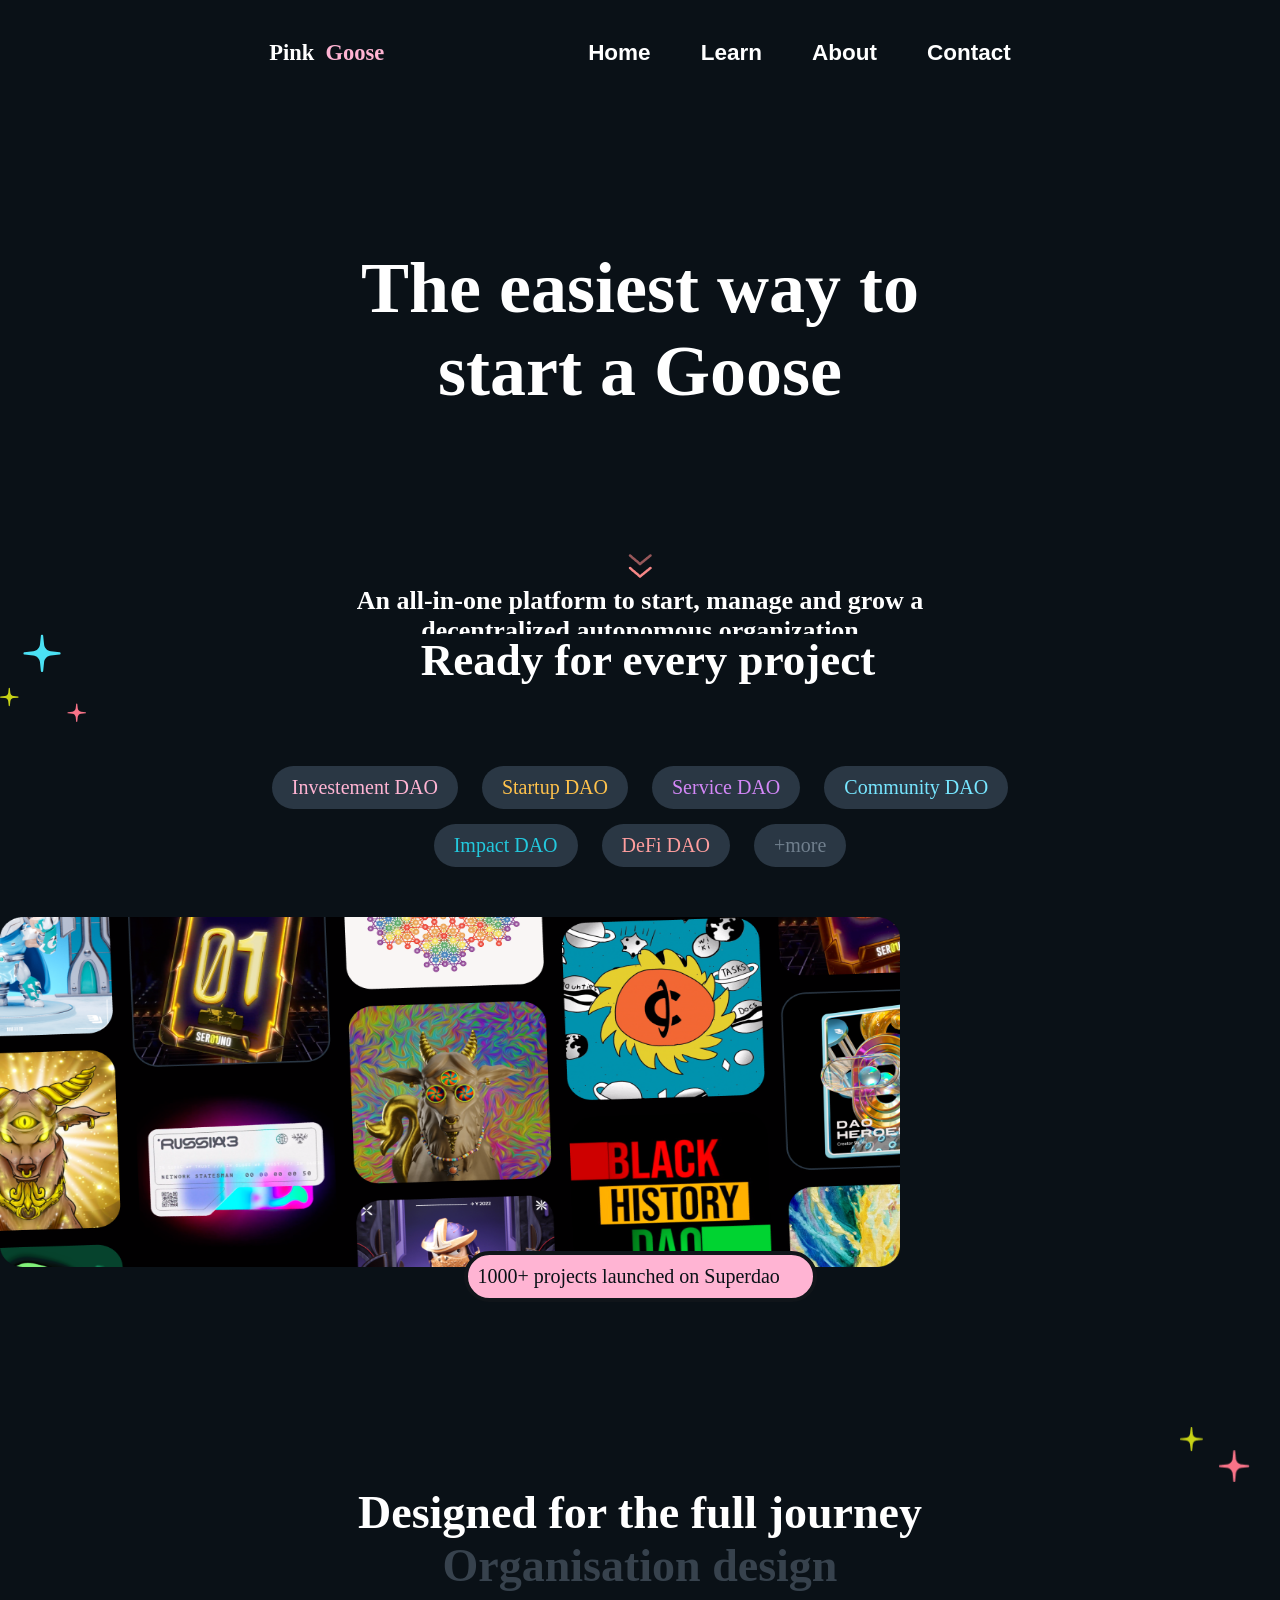
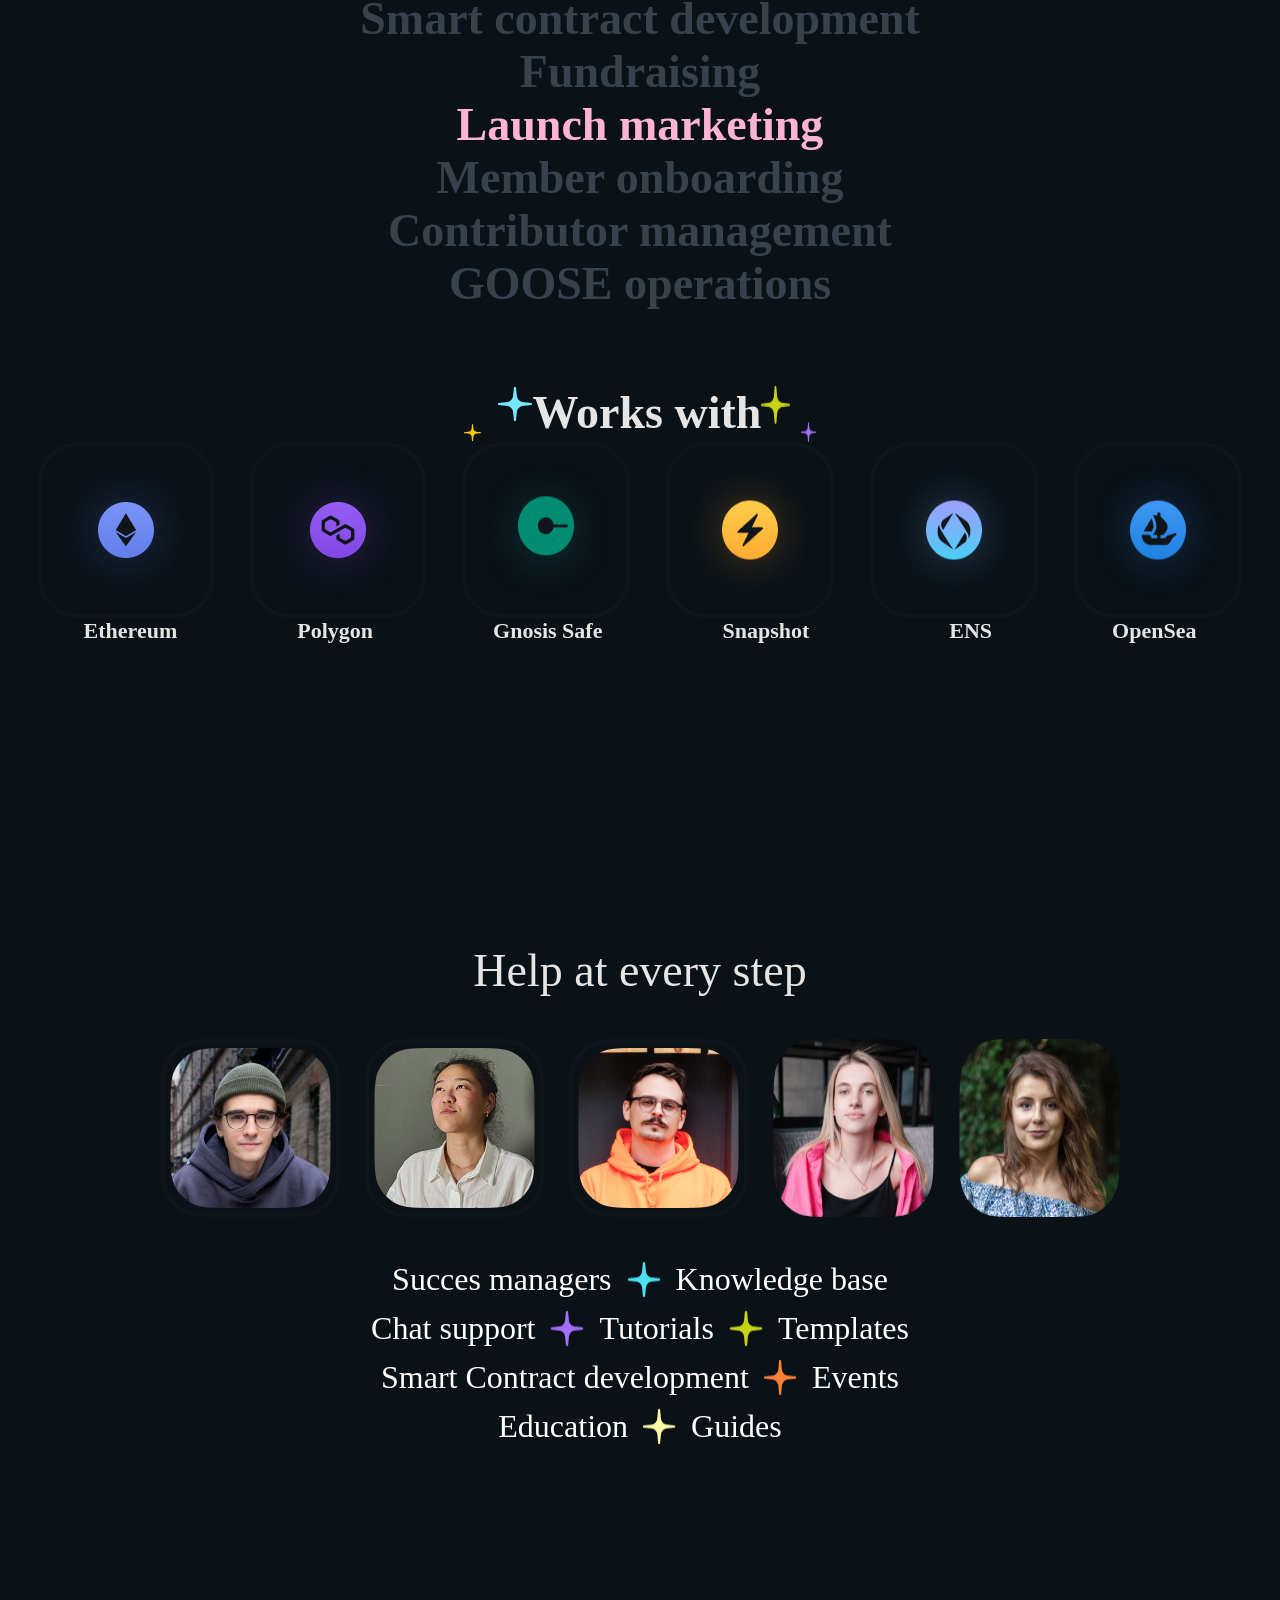
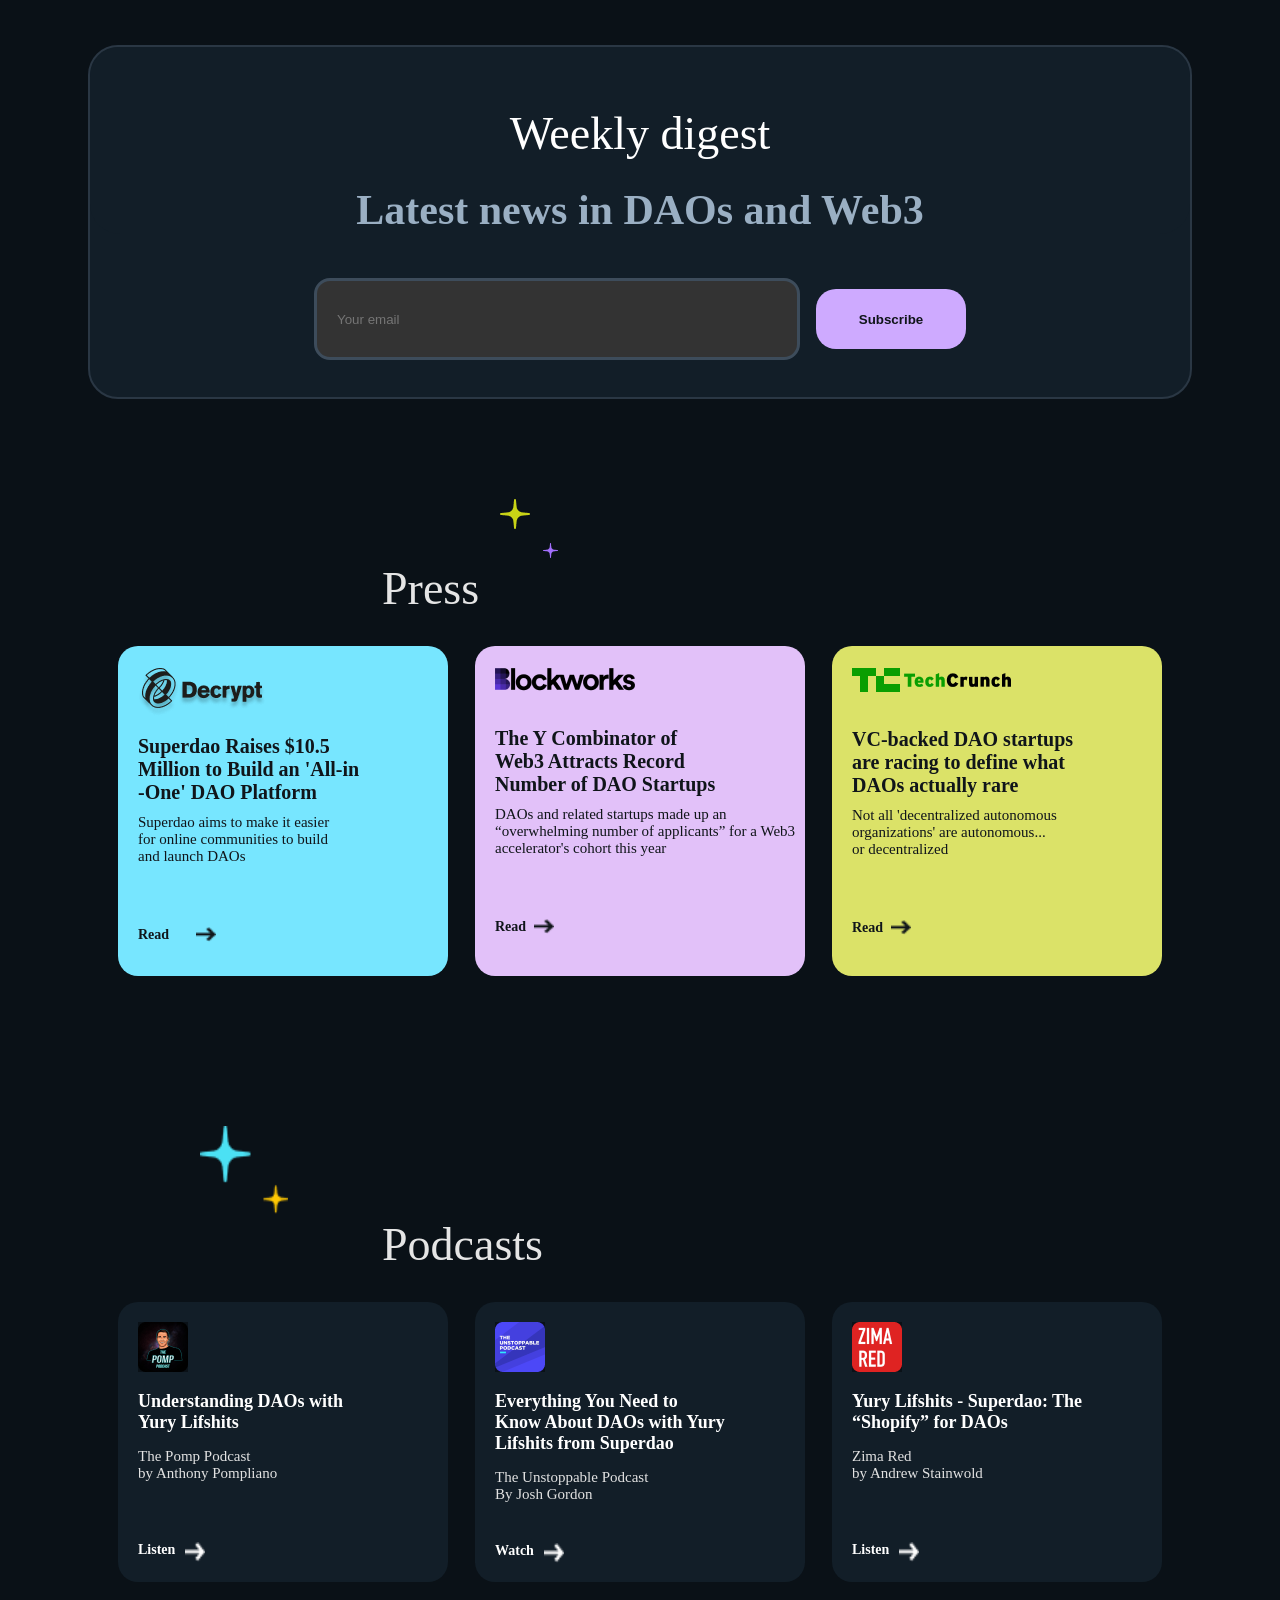
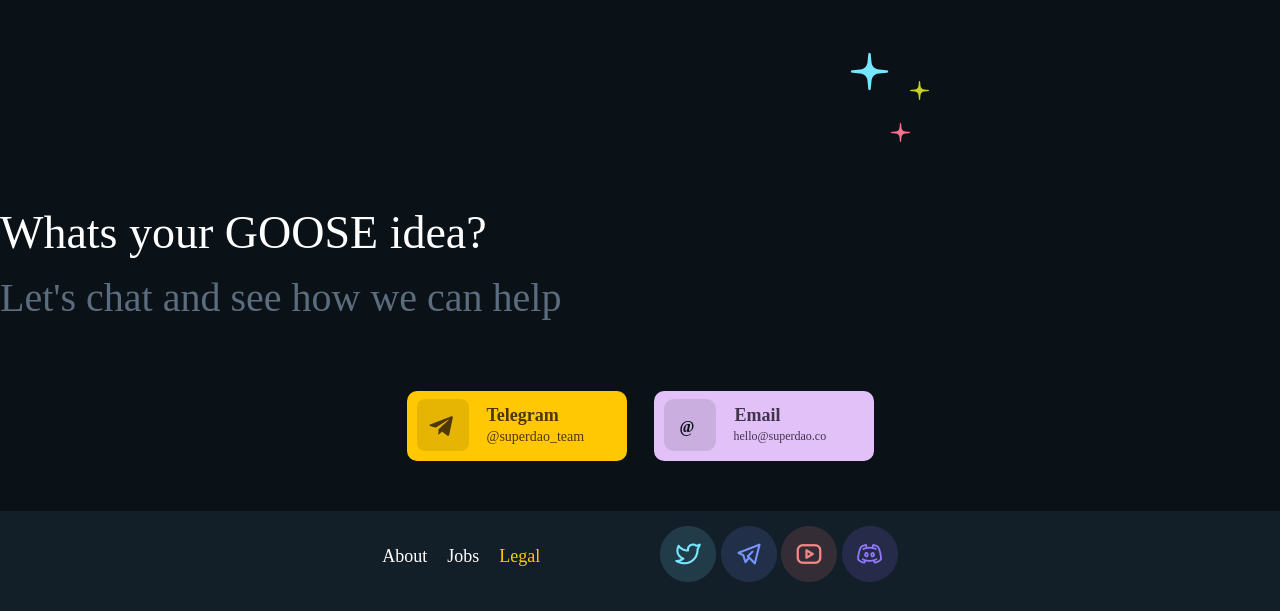
==== commit 0d6c2556: "asas aaa" ====
--- a/index.html
+++ b/index.html
@@ -17,17 +17,16 @@
                 <p class="size_white">Goose</p>
             </div>
             <div class="tekst_zetter1">
-                <a href="index.html"> <span class="home1">Home</span> </a>
-                <a href="learn.html"> <span class="learn1">Learn</span> </a>
-                <a href="about.html"> <span class="about1">About</span> </a>
-                <a href="contact.html"> <span class="contact1">Contact</span> </a>
-
+                <ul>
+               <li> <a href="index.html"> <span class="home1">Home</span> </a></li>
+                <li><a href="learn.html"> <span class="learn1">Learn</span> </a></li>
+                <li><a href="about.html"> <span class="about1">About</span> </a></li>
+                <li><a href="contact.html"> <span class="contact1">Contact</span> </a></li>
+            </ul>
             </div>
 
 
         </nav>
-
-
     </header>
 
     <div class="tussen_doos"></div>
@@ -38,14 +37,14 @@
         <button class="get_started"> Get started </button>
     </div>
 
-    <img class="img1" src="images/Vector-1053.png">
-    <img class="img2" src="images/Vector-1054.png">
-
-
-
+    <img class="img1" src="images/Vector-1053.png" alt="pijl-omlaag1">
+    <img class="img2" src="images/Vector-1054.png" alt="pijl-omlaag2">
+
+
+ 
     <div class="container1">
         <div class="doosje_2">
-            <img class="sterren" src="images/Group-5604.svg">
+            <img class="sterren" src="images/Group-5604.svg" alt="sterrenblauwgeel1">
             <p class="every_project">Ready for every project</p>
 
         </div>
@@ -68,13 +67,13 @@
 
     </div>
 
-    <img class=img3 src="images/Frame-5535.png">
+    <img class=img3 src="images/Frame-5535.png" alt="blackhistory1">
 
     <div class="container4">
         <div class="text8">1000+ projects launched on Superdao</div>
     </div>
 
-    <img class="img4" src="images/Group-5685.png">
+    <img class="img4" src="images/Group-5685.png" alt="sterren2">
 
     <div class="container5">
         <div class="text9"> Designed for the full journey </div>
@@ -89,18 +88,18 @@
 
 
     <div class="container6">
-        <img class="img5" src="images/Group-5686.png">
+        <img class="img5" src="images/Group-5686.png" alt="sterren3">
         <div class="text17">Works with</div>
-        <img class="img6" src="images/Group-5601.png">
+        <img class="img6" src="images/Group-5601.png" alt="sterren4">
     </div>
 
     <div class="container7">
-        <img class="img7" src="images/Icon_ethereum.png">
-        <img class="img8" src="images/Icon_polygon.png">
-        <img class="img9" src="images/Frame-5608.png">
-        <img class="img10" src="images/Frame-2091.png">
-        <img class="img11" src="images/Avatar.png">
-        <img class="img12" src="images/icon_opensea.png">
+        <img class="img7" src="images/Icon_ethereum.png" alt="imgethereum">
+        <img class="img8" src="images/Icon_polygon.png" alt="imgpolygon">
+        <img class="img9" src="images/Frame-5608.png" alt="imggnosis">
+        <img class="img10" src="images/Frame-2091.png" alt="imgsnapshot">
+        <img class="img11" src="images/Avatar.png" alt="imgens">
+        <img class="img12" src="images/icon_opensea.png" alt="imgopensea">
     </div>
 
 
@@ -118,37 +117,37 @@
     <div class="helpstep">Help at every step</div>
 
     <div class="container9">
-        <img class="img10" src="images/Frame-5683.png">
-        <img class="img11" src="images/Frame-5689.png">
-        <img class="img12" src="images/Frame-5684.png">
-        <img class="img13" src="images/Frame-5685.png">
-        <img class="img14" src="images/Frame-5690.png">
+        <img class="img10" src="images/Frame-5683.png" alt="imgman1">
+        <img class="img11" src="images/Frame-5689.png" alt="imgvrouw1">
+        <img class="img12" src="images/Frame-5684.png" alt="imgman2">
+        <img class="img13" src="images/Frame-5685.png" alt="imgvrouw2">
+        <img class="img14" src="images/Frame-5690.png" alt="imgvrouw3">
     </div>
 
     <div class="container10">
         <div class="text24">Succes managers</div>
-        <img class="img15" src="images/Star-20.png">
+        <img class="img15" src="images/Star-20.png" alt="sterren5">
         <div class="text25">Knowledge base</div>
     </div>
 
     <div class="container11">
         <div class="text26">Chat support</div>
-        <img class="img16" src="images/Star-23.png">
+        <img class="img16" src="images/Star-23.png" alt="sterren6">
         <div class="text27">Tutorials</div>
-        <img class="img17" src="images/Star-22.png">
+        <img class="img17" src="images/Star-22.png" alt="sterren7">
         <div class="text28">Templates</div>
     </div>
 
 
     <div class="container12">
         <div class="text29">Smart Contract development</div>
-        <img class="img18" src="images/Star-21.png">
+        <img class="img18" src="images/Star-21.png" alt="sterren8">
         <div class="text30">Events</div>
     </div>
 
     <div class="container13">
         <div class="text31">Education</div>
-        <img class="img19" src="images/Star-212.png">
+        <img class="img19" src="images/Star-212.png" alt="sterren9">
         <div class="text32">Guides</div>
     </div>
 
@@ -166,7 +165,7 @@
         </div>
     </div>
 
-    <img class="img30" src="images/Group-5688.png">
+    <img class="img30" src="images/Group-5688.png" alt="sterren10">
 
 
 
@@ -174,93 +173,93 @@
     <div class="container-seeall">
         <div class="tex-press">Press</div>
         <div class="text-seeall">See all</div>
-        <img class="img-seeall" src="images/Vector-936(Stroke).png">
+        <img class="img-seeall" src="images/Vector-936(Stroke).png" alt="pijlrechts1">
     </div>
 
 
     <div class="container-3dozen">
         <div class="doosje1blauw">
-            <img class="imagedecrypt" src="images/Vectordecrypt.png">
+            <img class="imagedecrypt" src="images/Vectordecrypt.png" alt="imagedecrypt">
             <div class="textsuperdao">Superdao Raises $10.5 <br />Million to Build an 'All-in <br />-One' DAO Platform
             </div>
             <div class="textsuperdao2">Superdao aims to make it easier <br /> for online communities to build <br /> and
                 launch DAOs</div>
             <div class="containerread">
                 <div class="textread">Read</div>
-                <img class="imagepijl" src="images/Vector-936blauw(Stroke).png">
+                <img class="imagepijl" src="images/Vector-936blauw(Stroke).png" alt="pijlrechts2">
             </div>
         </div>
 
 
         <div class="doosje2roze">
-            <img class="blockworks" src="images/image-93.png">
+            <img class="blockworks" src="images/image-93.png" alt="imgpodcast">
             <div class="textroze">The Y Combinator of <br /> Web3 Attracts Record <br />Number of DAO Startups</div>
             <div class="textdaoroze">DAOs and related startups made up an “overwhelming number of applicants” for a Web3
                 accelerator's cohort this year</div>
             <div class="containerroze">
                 <div class="textread2">Read</div>
-                <img class="imagepijl2" src="images/Vector-936blauw(Stroke).png">
+                <img class="imagepijl2" src="images/Vector-936blauw(Stroke).png" alt="pijlrechts3">
             </div>
         </div>
 
         <div class="doosje3geel">
-            <img class="techcrunch" src="images/TechCrunch-logo1.png">
+            <img class="techcrunch" src="images/TechCrunch-logo1.png" alt="imgtechcrunch">
             <div class="textbacked">VC-backed DAO startups <br />are racing to define what <br />DAOs actually rare
             </div>
             <div class="textyellow">Not all 'decentralized autonomous <br /> organizations' are autonomous...<br /> or
                 decentralized</div>
             <div class="containeryellow">
                 <div class="textread3">Read</div>
-                <img class="imagepijl3" src="images/Vector-936blauw(Stroke).png">
-            </div>
-        </div>
-    </div>
-
-    <img class="sterren2" src="images/Group-5596.png">
+                <img class="imagepijl3" src="images/Vector-936blauw(Stroke).png" alt="pijlrechts4">
+            </div>
+        </div>
+    </div>
+
+    <img class="sterren2" src="images/Group-5596.png" alt="sterren11">
 
 
     <div class="container-seeall">
         <div class="podcast">Podcasts</div>
         <div class="text-seeall">See all</div>
-        <img class="img-seeall" src="images/Vector-936(Stroke).png">
+        <img class="img-seeall" src="images/Vector-936(Stroke).png" alt="img-seeall">
     </div>
 
 
     <div class="container3podcast">
         <div class="podcast1">
-            <img class="imagepodcast1" src="images/Rectangle-39403.png">
+            <img class="imagepodcast1" src="images/Rectangle-39403.png" alt="imgpodcast">
             <div class="textunderstand">Understanding DAOs with <br />Yury Lifshits</div>
             <div class="textpomp">The Pomp Podcast <br /> by Anthony Pompliano</div>
             <div class="containerpodcast1">
                 <div class="listen">Listen</div>
-                <img class="imagelisten" src="images/Vector-936podcast(Stroke).png">
+                <img class="imagelisten" src="images/Vector-936podcast(Stroke).png" alt="pijlrechts4">
             </div>
         </div>
 
         <div class="podcast2">
-            <img class="imagepodcast2" src="images/Rectangle-39403pod.png">
+            <img class="imagepodcast2" src="images/Rectangle-39403pod.png" alt="imagepodcast2">
             <div class="textevery">Everything You Need to <br /> Know About DAOs with Yury <br />Lifshits from Superdao
             </div>
             <div class="unstop">The Unstoppable Podcast <br />By Josh Gordon</div>
             <div class="containerwatch">
                 <div class="watch">Watch</div>
-                <img class="imagewatch" src="images/Vector-936podcast(Stroke).png">
+                <img class="imagewatch" src="images/Vector-936podcast(Stroke).png" alt="pijlrechts4">
             </div>
         </div>
 
         <div class="podcast3">
-            <img class="imagepodcast3" src="images/Rectangle-39403zima.png">
+            <img class="imagepodcast3" src="images/Rectangle-39403zima.png" alt="imgpodcast">
             <div class="textyury">Yury Lifshits - Superdao: The <br />“Shopify” for DAOs</div>
             <div class="zimared">Zima Red <br /> by Andrew Stainwold</div>
             <div class="containerpodcast1">
                 <div class="listen">Listen</div>
-                <img class="imagelisten" src="images/Vector-936podcast(Stroke).png">
-            </div>
-        </div>
-    </div>
-
-
-    <img class="tussenster" src="images/Group-5597.png">
+                <img class="imagelisten" src="images/Vector-936podcast(Stroke).png" alt="imglisten">
+            </div>
+        </div>
+    </div>
+
+
+    <img class="tussenster" src="images/Group-5597.png" alt="sterren12">
     <div class="ideagoose">Whats your GOOSE idea?</div>
     <div class="letschat">Let's chat and see how we can help</div>
 
@@ -269,13 +268,13 @@
 
     <div class="containertele">
         <div class="doosjetelegram">
-            <img class="logotele" src="images/Rectangle-286.png">
-            <img class="logotele2" src="images/Vectortele.png">
+            <img class="logotele" src="images/Rectangle-286.png" alt="imgtelegram">
+            <img class="logotele2" src="images/Vectortele.png" img  alt="imgemail">
             <div class="telegramtext">Telegram</div>
             <div class="telegramteam">@superdao_team</div>
         </div>
         <div class="doosjeemail">
-            <img class="logoemail" src="images/Rectangle-286email.png">
+            <img class="logoemail" src="images/Rectangle-286email.png" alt="imgemail2">
             <div class="logoemail2">@</div>
             <div class="emailtext">Email</div>
             <div class="textemail2">hello@superdao.co</div>
@@ -291,10 +290,10 @@
             <div class="textabout">Jobs</div>
             <div class="textlegal">Legal</div>
             <div class="figuurfooter">
-                <img class="imgfiguur" src="images/Frame-5609.png">
-                <img class="imgfiguur" src="images/Frame-56091.png">
-                <img class="imgfiguur" src="images/Frame-56092.png">
-                <img class="imgfiguur" src="images/discord_1 1.png">                
+                <img class="imgfiguur" src="images/Frame-5609.png" alt="imgfooter1">
+                <img class="imgfiguur" src="images/Frame-56091.png" alt="imgfooter2">
+                <img class="imgfiguur" src="images/Frame-56092.png" alt="imgfooter3">
+                <img class="imgfiguur" src="images/discord_1 1.png" alt="imgfooter4">                
             </div>
         </div>
     </div>
--- a/css/main.css
+++ b/css/main.css
@@ -1,3 +1,18 @@
+p{
+    all: inherit;
+    margin: 0;
+}
+
+ul,
+li
+{
+    margin:0;
+    padding: 0;
+    list-style: none;
+    all: inherit;
+}
+
+
 * {
     margin: 0px;
     padding: 0px;
@@ -8,6 +23,9 @@
     text-decoration: none;
 }
 
+h1,h1,h3{
+    all: unset;
+}
 @font-face {
     font-family: montserrat;
     src: url(fonts/Montserrat/static/Montserrat-Bold.ttf);
@@ -50,6 +68,7 @@
 
 .home1 {
     color: #fff;
+    
 }
 
 .learn1 {
@@ -96,7 +115,7 @@
     flex-direction: row;
     column-gap: 9px;
     text-align: center;
-    padding-right: 200px;
+    padding-right: 2px;
 }
 
 .size_pink {
@@ -117,7 +136,6 @@
     font-family: "montserrat", sans-serif;
     text-align: center;
     justify-content: center;
-    padding-right: 150px;
 }
 
 .size_white {
@@ -125,6 +143,7 @@
     font-size: 22.5px;
     font-weight: bold;
     font-family: montserrat;
+    margin-right: 200px;
 }
 
 
@@ -267,9 +286,9 @@
 .img3 {
     width: 900px;
     height: 350px;
-
-    margin-left: 435px;
-    margin-top: 30px;
+    display: flex;
+    justify-self: center;
+    margin-top: 50px;
 }
 
 
@@ -690,6 +709,7 @@
     margin-left: 382px;
     display: flex;
     flex-direction: row;
+    margin-bottom: 25px;
 }
 
 .text-seeall {
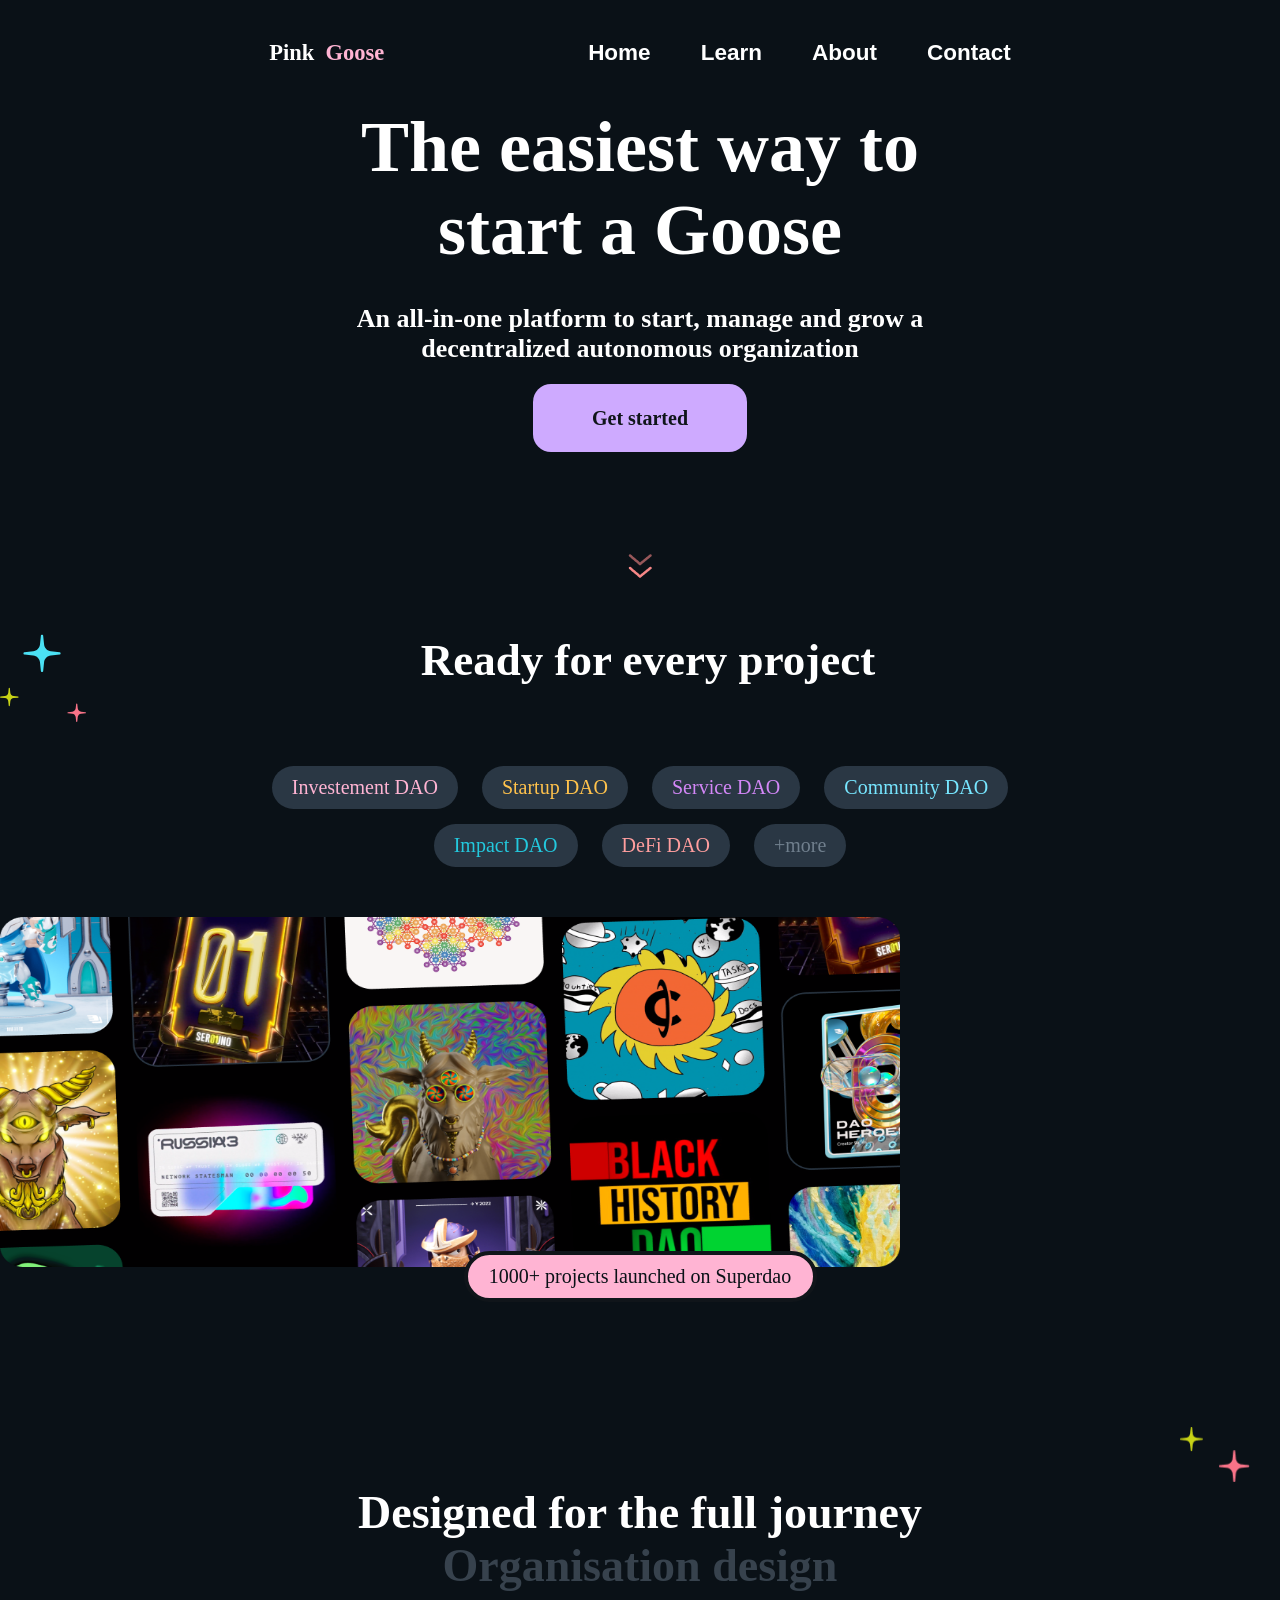
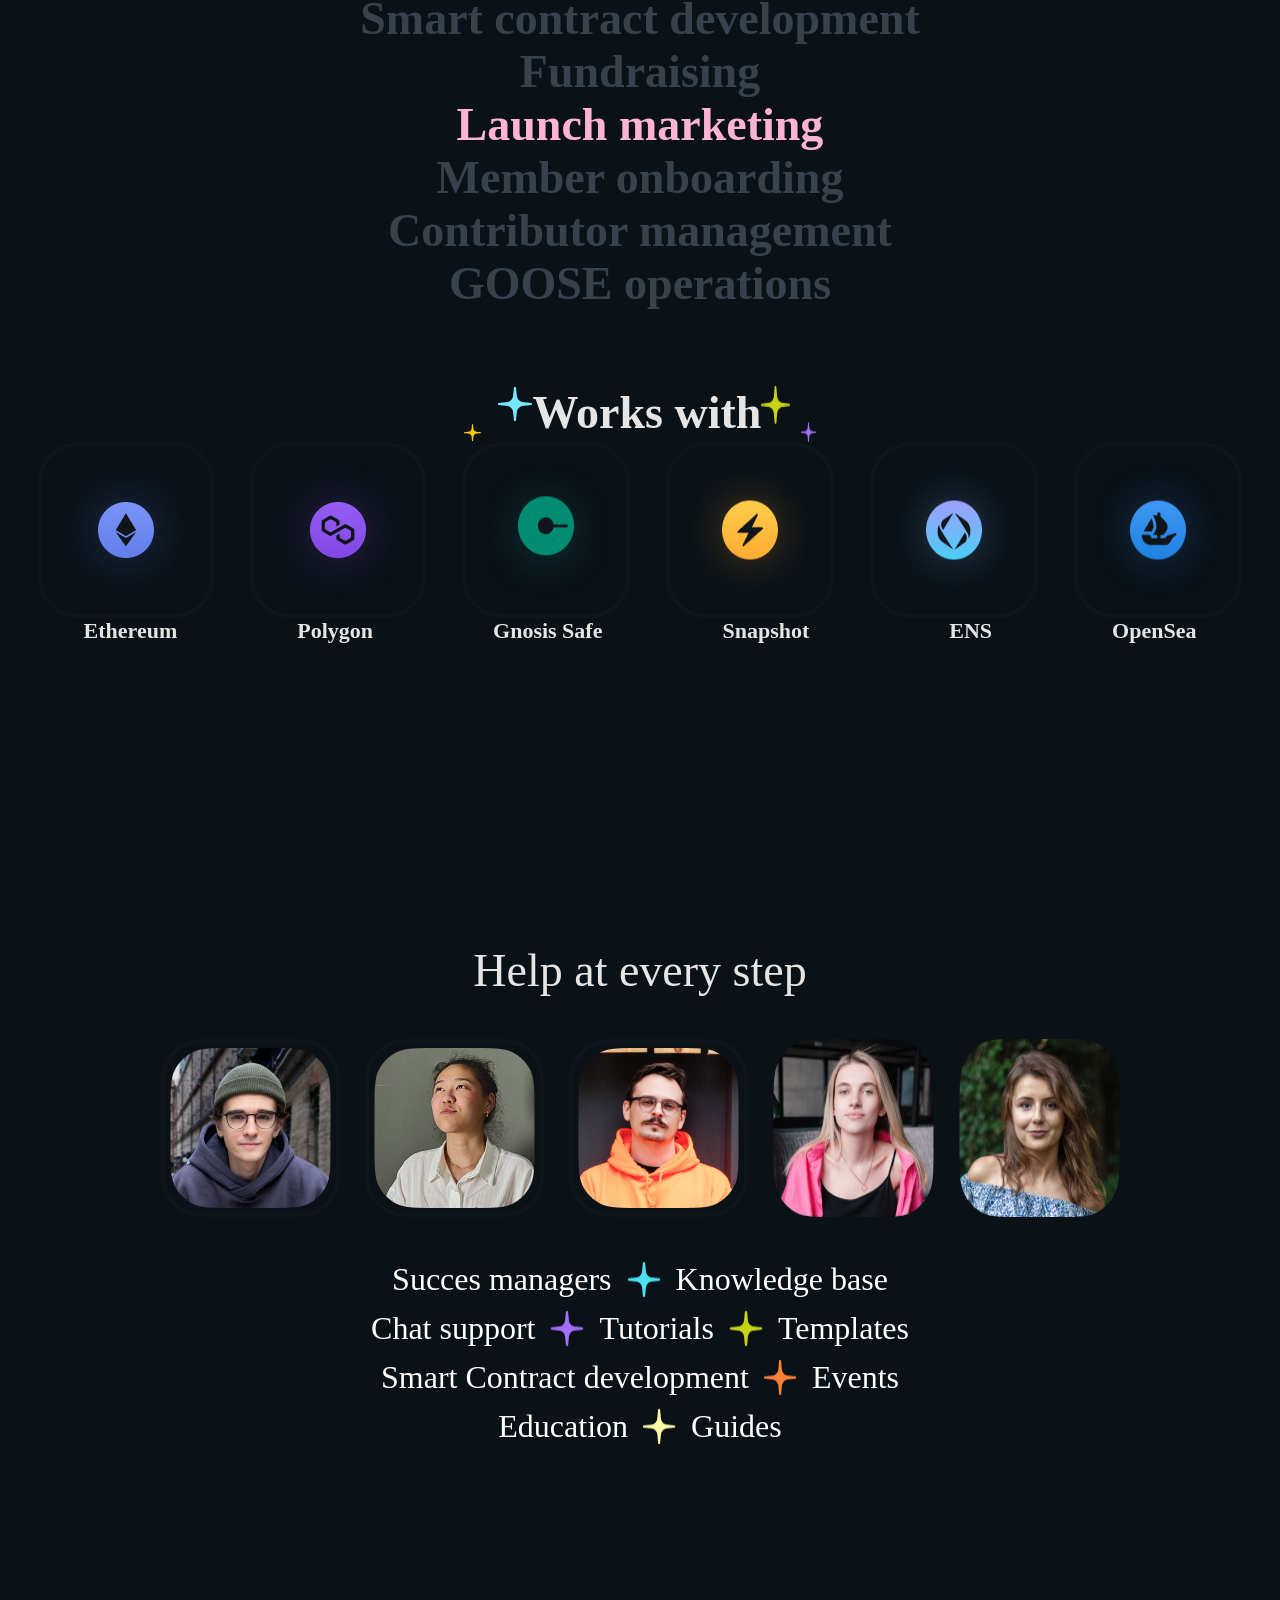
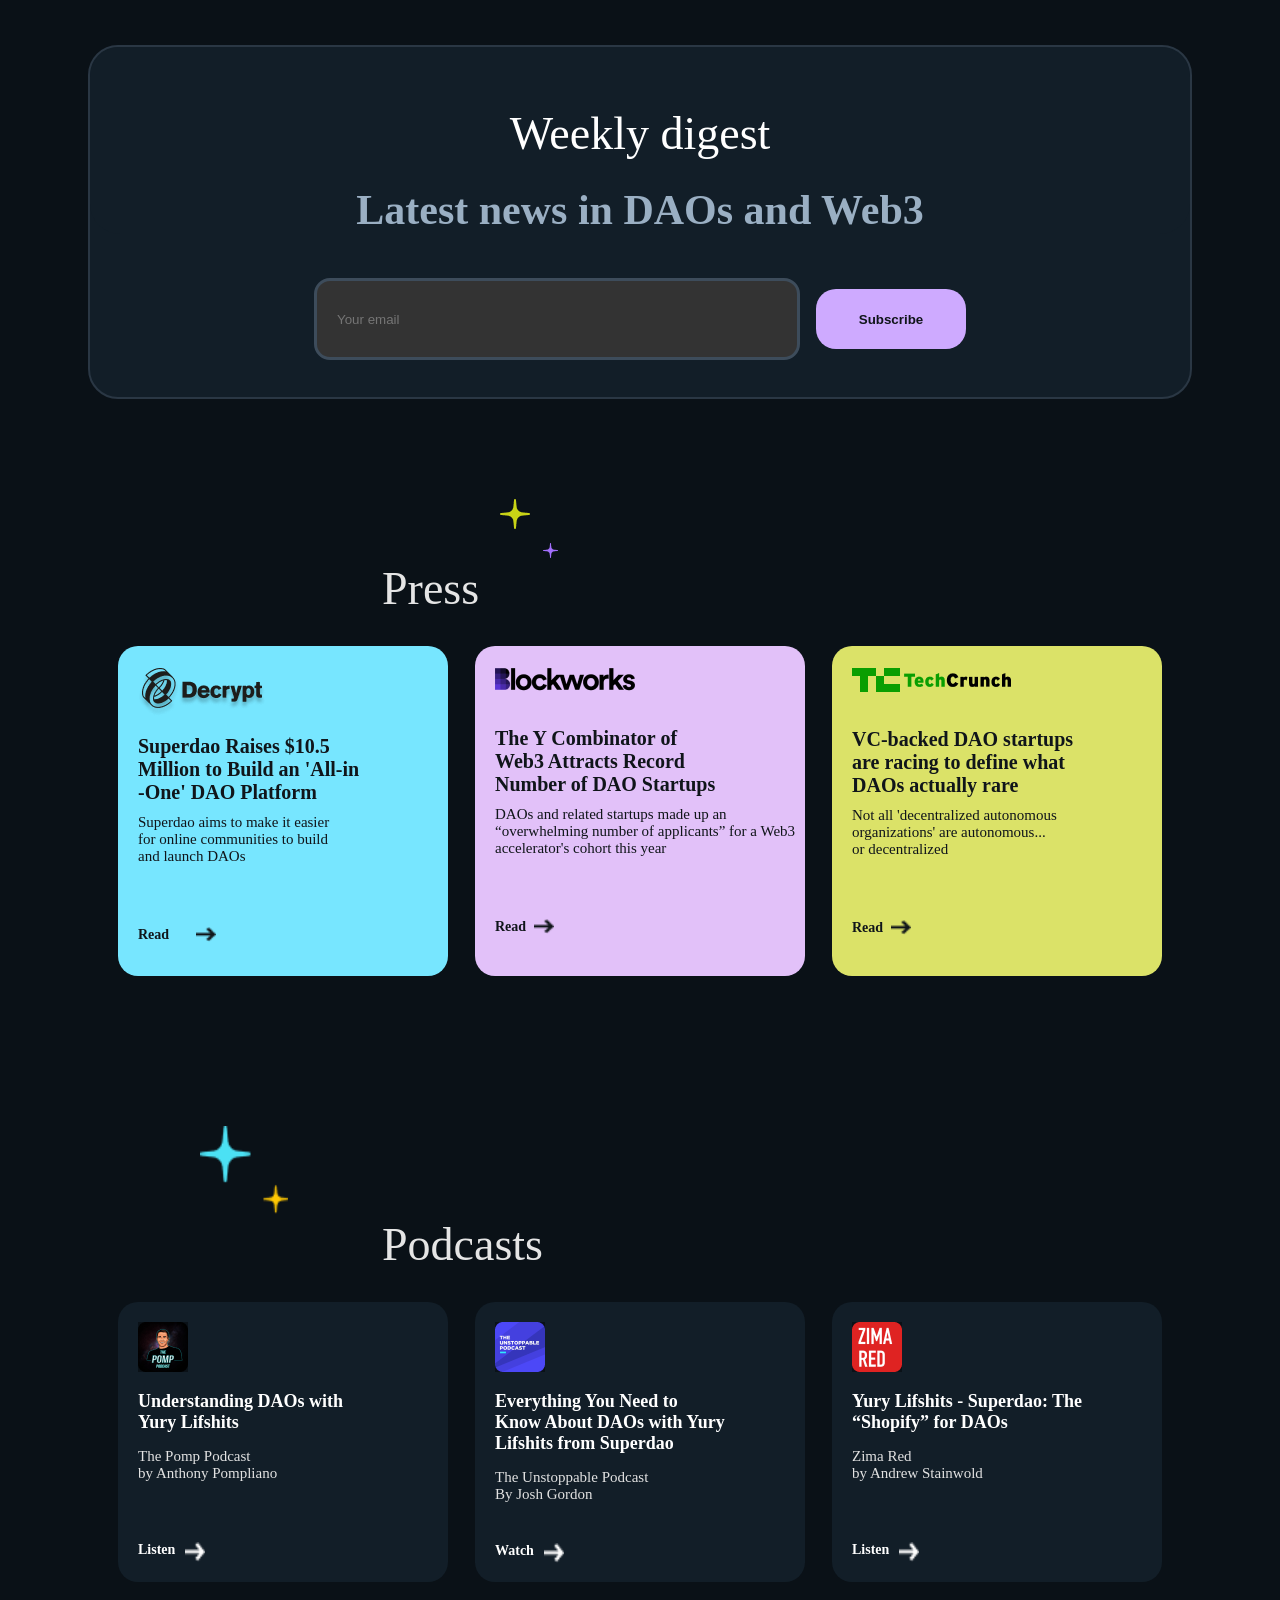
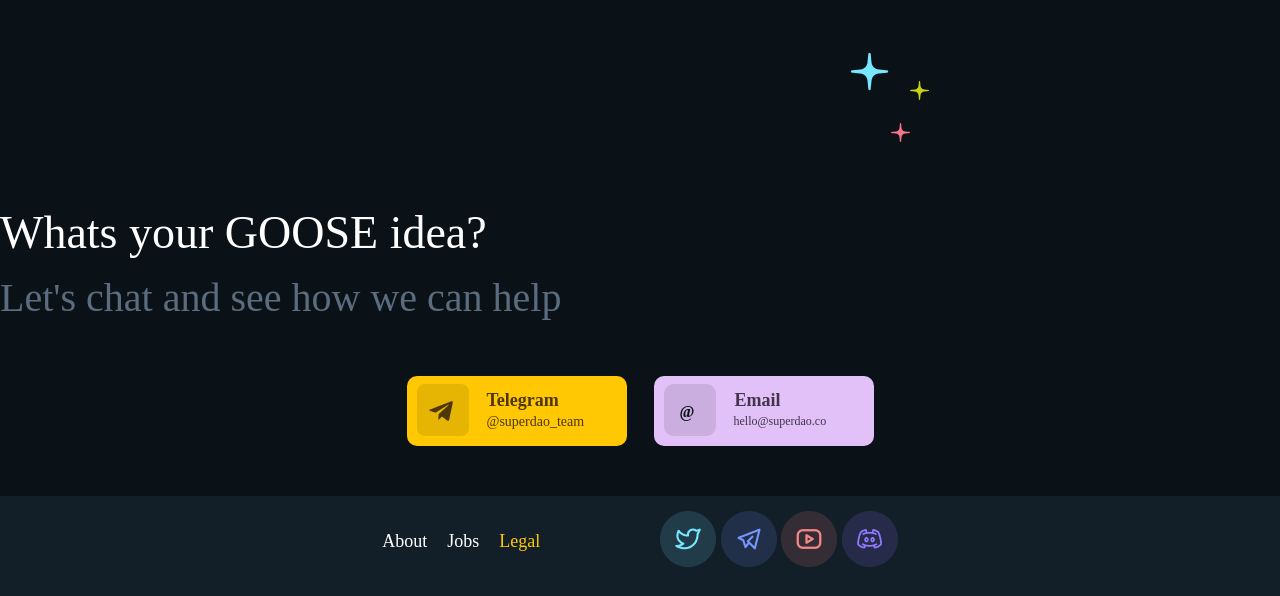
==== commit c4a0cd86: "niks werkt errors" ====
--- a/index.html
+++ b/index.html
@@ -29,11 +29,11 @@
         </nav>
     </header>
 
-    <div class="tussen_doos"></div>
+   
     <div class="begin_doosje">
-        <p class="tekstnummer1"> The easiest way to start a Goose</p>
-        <p class="tekstnummer2">An all-in-one platform to start, manage and grow a decentralized autonomous
-            organization</p>
+        <div class="tekstnummer1"> The easiest way to start a Goose</div>
+        <div class="tekstnummer2">An all-in-one platform to start, manage and grow a decentralized autonomous
+            organization</div>
         <button class="get_started"> Get started </button>
     </div>
 
@@ -54,23 +54,22 @@
 
 
     <div class="container2">
-        <div class="text1">Investement DAO</div>
-        <div class="text2">Startup DAO</div>
-        <div class="text3">Service DAO</div>
-        <div class="text4">Community DAO</div>
+        <p class="text1">Investement DAO </p>
+        <p class="text2">Startup DAO </p>
+        <p class="text3">Service DAO </p>
+        <p class="text4">Community DAO </p>
     </div>
 
     <div class="container3">
-        <div class="text5">Impact DAO</div>
-        <div class="text6">DeFi DAO</div>
-        <div class="text7">+more</div>
-
+        <p class="text5">Impact DAO </p>
+        <p class="text6">DeFi DAO</p>
+        <p class="text7">+more</p>
     </div>
 
     <img class=img3 src="images/Frame-5535.png" alt="blackhistory1">
 
     <div class="container4">
-        <div class="text8">1000+ projects launched on Superdao</div>
+        <p class="text8">1000+ projects launched on Superdao</p>
     </div>
 
     <img class="img4" src="images/Group-5685.png" alt="sterren2">
@@ -189,6 +188,7 @@
                 <img class="imagepijl" src="images/Vector-936blauw(Stroke).png" alt="pijlrechts2">
             </div>
         </div>
+        
 
 
         <div class="doosje2roze">
@@ -263,7 +263,7 @@
     <div class="ideagoose">Whats your GOOSE idea?</div>
     <div class="letschat">Let's chat and see how we can help</div>
 
-<div class="center-doos2"></div>
+
 
 
     <div class="containertele">
